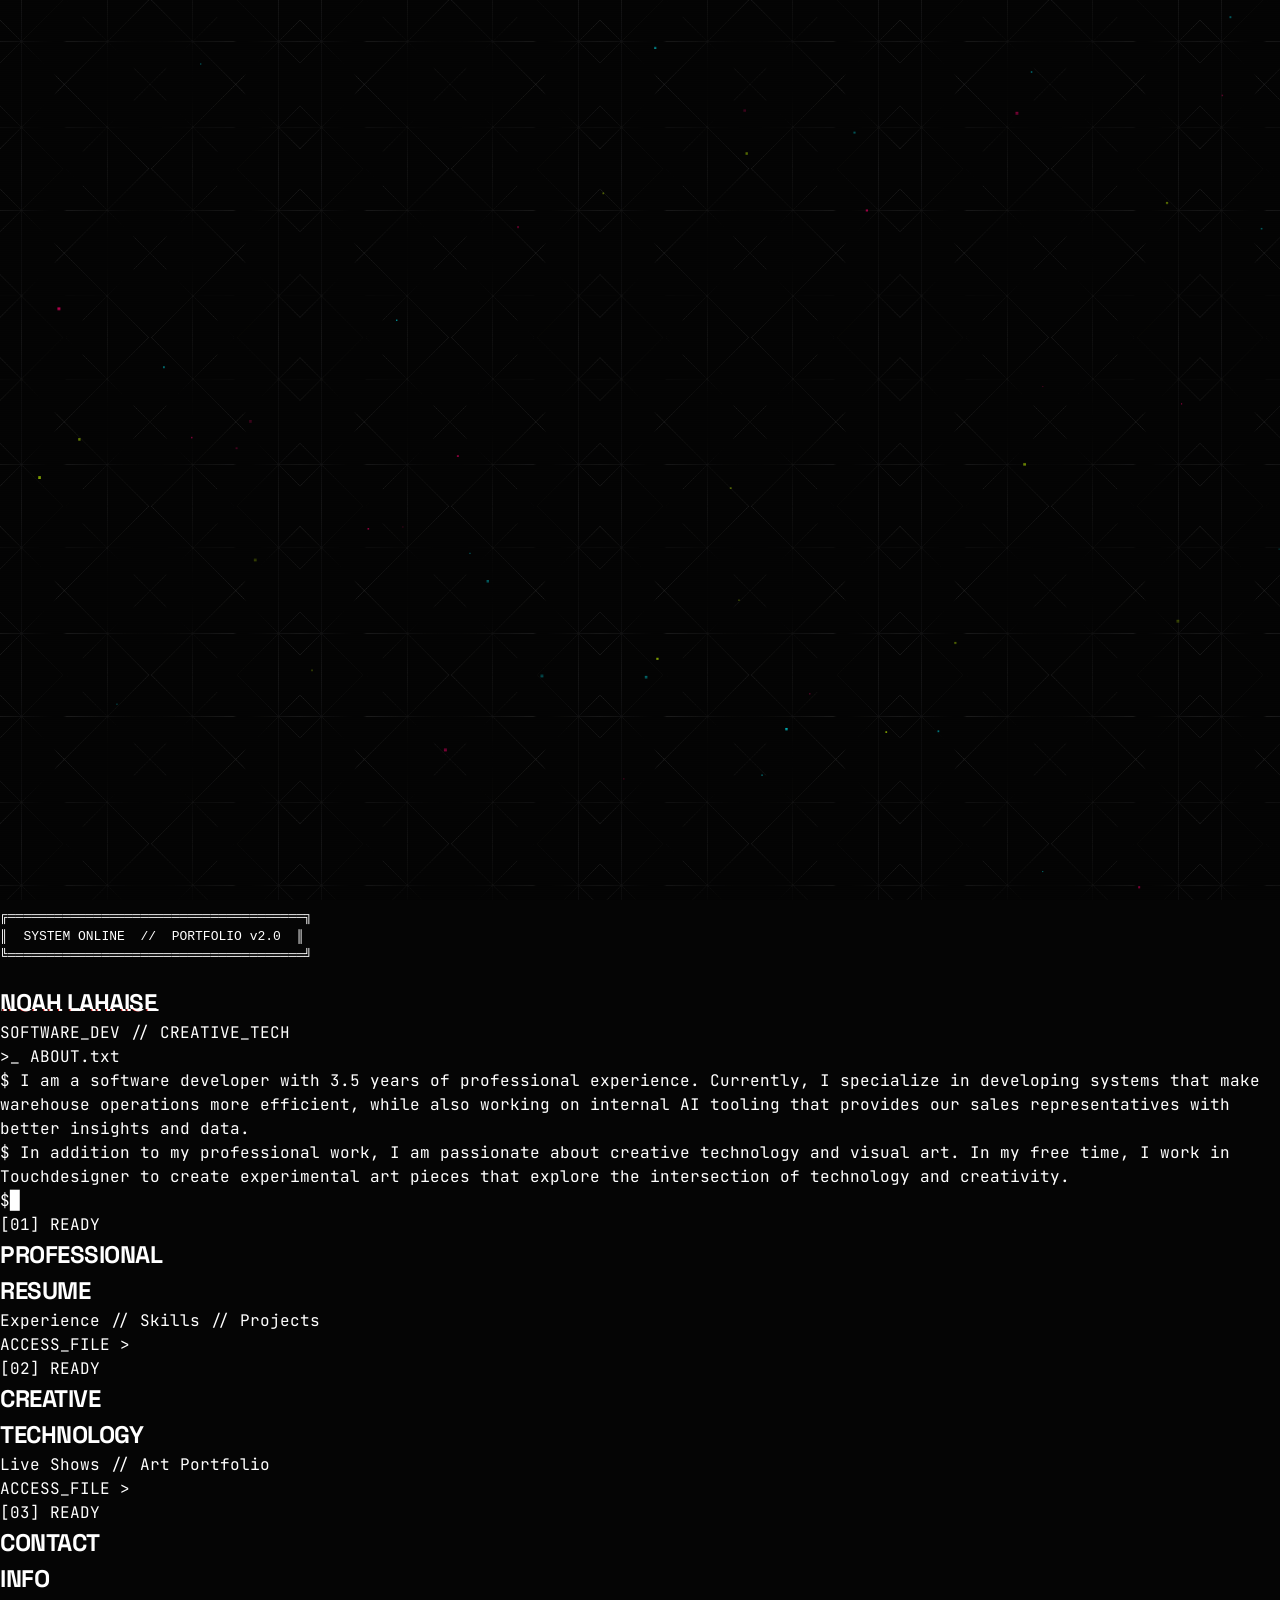
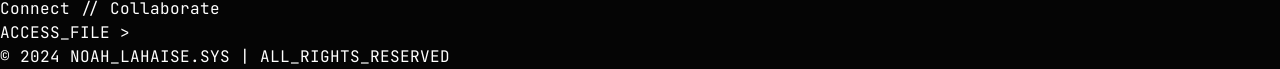
==== index.html @ 12267530 "updates" ====
<!DOCTYPE html>
<html lang="en">
<head>
    <meta charset="UTF-8">
    <meta name="viewport" content="width=device-width, initial-scale=1.0">
    <meta name="description" content="Noah LaHaise - Software Developer & Visual Artist">
    <title>NOAH_LAHAISE.SYS</title>
    <link rel="stylesheet" href="css/style.css">
    <link rel="preconnect" href="https://fonts.googleapis.com">
    <link rel="preconnect" href="https://fonts.gstatic.com" crossorigin>
    <link href="https://fonts.googleapis.com/css2?family=IBM+Plex+Mono:wght@400;500;600;700&display=swap" rel="stylesheet">
</head>
<body class="home-page">
    <!-- Scanline Overlay -->
    <div class="scanlines"></div>

    <!-- Grid Background -->
    <div class="grid-bg"></div>

    <!-- Glitch Particles -->
    <canvas id="particles"></canvas>

    <!-- Main Container -->
    <main class="main-container">
        <!-- ASCII Header -->
        <div class="ascii-header">
            <pre class="ascii-art">
╔══════════════════════════════════════╗
║  SYSTEM ONLINE  //  PORTFOLIO v2.0  ║
╚══════════════════════════════════════╝
            </pre>
        </div>

        <!-- Hero Section -->
        <section class="hero">
            <h1 class="glitch-text" data-text="NOAH LAHAISE">NOAH LAHAISE</h1>
            <div class="subtitle-container">
                <span class="subtitle glitch-subtitle" data-text="SOFTWARE_DEV">SOFTWARE_DEV</span>
                <span class="separator">//</span>
                <span class="subtitle glitch-subtitle" data-text="VISUAL_ARTIST">CREATIVE_TECH</span>
            </div>

            <div class="bio-terminal">
                <div class="terminal-header">
                    <span class="terminal-title">&gt;_ ABOUT.txt</span>
                    <div class="terminal-dots">
                        <span></span><span></span><span></span>
                    </div>
                </div>
                <div class="terminal-content">
                    <p><span class="prompt">$</span> I am a <span class="highlight">software developer</span> with <span class="highlight">3.5 years</span> of professional experience. Currently, I specialize in developing systems that make warehouse operations more efficient, while also working on internal AI tooling that provides our sales representatives with better insights and data.</p>
                    <p><span class="prompt">$</span> In addition to my professional work, I am passionate about <span class="highlight">creative technology</span> and <span class="highlight">visual art</span>. In my free time, I work in Touchdesigner to create experimental art pieces that explore the intersection of technology and creativity.</p>
                    <div class="cursor-line"><span class="prompt">$</span><span class="blinking-cursor">█</span></div>
                </div>
            </div>
        </section>

        <!-- Navigation Grid -->
        <section class="nav-grid">
            <a href="resume.html" class="nav-block" data-index="01">
                <div class="block-header">
                    <span class="block-number">[01]</span>
                    <span class="block-status">READY</span>
                </div>
                <h2 class="block-title">PROFESSIONAL<br/>RESUME</h2>
                <p class="block-desc">Experience // Skills // Projects</p>
                <div class="block-footer">
                    <span class="block-cmd">ACCESS_FILE &gt;</span>
                </div>
                <div class="block-glitch"></div>
            </a>

            <a href="creative.html" class="nav-block" data-index="02">
                <div class="block-header">
                    <span class="block-number">[02]</span>
                    <span class="block-status">READY</span>
                </div>
                <h2 class="block-title">CREATIVE<br/>TECHNOLOGY</h2>
                <p class="block-desc">Live Shows // Art Portfolio</p>
                <div class="block-footer">
                    <span class="block-cmd">ACCESS_FILE &gt;</span>
                </div>
                <div class="block-glitch"></div>
            </a>

            <a href="contact.html" class="nav-block" data-index="03">
                <div class="block-header">
                    <span class="block-number">[03]</span>
                    <span class="block-status">READY</span>
                </div>
                <h2 class="block-title">CONTACT<br/>INFO</h2>
                <p class="block-desc">Connect // Collaborate</p>
                <div class="block-footer">
                    <span class="block-cmd">ACCESS_FILE &gt;</span>
                </div>
                <div class="block-glitch"></div>
            </a>
        </section>

        <!-- Footer -->
        <footer class="footer-minimal">
            <span class="footer-text">© 2024 NOAH_LAHAISE.SYS</span>
            <span class="footer-separator">|</span>
            <span class="footer-text">ALL_RIGHTS_RESERVED</span>
        </footer>
    </main>

    <script src="js/glitch.js"></script>
    <script src="js/main.js"></script>
</body>
</html>
---- css/style.css ----
/* ======================
   CYBER-BRUTALIST DESIGN SYSTEM
   ====================== */

@import url('https://fonts.googleapis.com/css2?family=JetBrains+Mono:wght@400;700&family=Space+Grotesk:wght@300;500;700&display=swap');

:root {
    /* Core Palette */
    --void-black: #050505;
    --deep-space: #0a0a0f;
    --neon-cyan: #00f3ff;
    --acid-green: #ccff00;
    --electric-purple: #bc13fe;
    --alert-red: #ff2a2a;

    /* UI Colors */
    --bg-primary: var(--void-black);
    --bg-secondary: var(--deep-space);
    --bg-panel: #111111;

    --text-primary: #ffffff;
    --text-secondary: #888888;
    --text-dim: #444444;

    --border-light: #333333;
    --border-active: var(--neon-cyan);

    /* Typography */
    --font-display: 'Space Grotesk', sans-serif;
    --font-mono: 'JetBrains Mono', monospace;

    /* Spacing & Layout */
    --grid-gap: 2rem;
    --container-width: 1400px;

    /* Effects */
    --glow-cyan: 0 0 10px rgba(0, 243, 255, 0.5);
    --glow-purple: 0 0 10px rgba(188, 19, 254, 0.5);
    --scanline: linear-gradient(to bottom, rgba(255, 255, 255, 0), rgba(255, 255, 255, 0) 50%, rgba(0, 0, 0, 0.2) 50%, rgba(0, 0, 0, 0.2));
}

/* ======================
   RESET & BASE
   ====================== */

* {
    margin: 0;
    padding: 0;
    box-sizing: border-box;
}

body {
    background-color: var(--bg-primary);
    color: var(--text-primary);
    font-family: var(--font-mono);
    line-height: 1.5;
    overflow-x: hidden;
    position: relative;
}

/* Global Background */
body::before {
    content: "";
    position: fixed;
    top: 0;
    left: 0;
    width: 100vw;
    height: 100vh;
    background-image: url('../assets/henlo2.gif');
    background-repeat: repeat;
    background-size: 300px;
    /* Adjust size as needed */
    opacity: 0.15;
    /* Very dimmed */
    z-index: -2;
    pointer-events: none;
    filter: contrast(1.2) brightness(0.8);
}

/* Glitch Overlay for Background */
.bg-glitch {
    position: fixed;
    top: 0;
    left: 0;
    width: 100vw;
    height: 100vh;
    background-image: url('../assets/henlo2.gif');
    background-repeat: repeat;
    background-size: 300px;
    opacity: 0.05;
    z-index: -1;
    pointer-events: none;
    mix-blend-mode: color-dodge;
    animation: bg-glitch-anim 4s infinite steps(1);
}

@keyframes bg-glitch-anim {
    0% {
        transform: translate(0, 0);
        opacity: 0.05;
    }

    2% {
        transform: translate(-5px, 2px);
        opacity: 0.1;
    }

    4% {
        transform: translate(5px, -2px);
        opacity: 0.05;
    }

    6% {
        transform: translate(0, 0);
        opacity: 0.05;
    }

    98% {
        transform: translate(0, 0);
        opacity: 0.05;
    }

    99% {
        transform: translate(5px, 5px);
        opacity: 0.1;
    }

    100% {
        transform: translate(0, 0);
        opacity: 0.05;
    }
}

/* Scanline Overlay */
body::after {
    content: "";
    position: fixed;
    top: 0;
    left: 0;
    width: 100vw;
    height: 100vh;
    background: repeating-linear-gradient(0deg,
            rgba(0, 0, 0, 0.15),
            rgba(0, 0, 0, 0.15) 1px,
            transparent 1px,
            transparent 2px);
    pointer-events: none;
    z-index: 9999;
}

a {
    text-decoration: none;
    color: inherit;
    transition: 0.2s ease;
}

ul {
    list-style: none;
}

img {
    max-width: 100%;
    display: block;
}

.container {
    max-width: var(--container-width);
    margin: 0 auto;
    padding: 0 2rem;
}

/* ======================
   TYPOGRAPHY UTILITIES
   ====================== */

h1,
h2,
h3,
h4,
h5,
h6 {
    font-family: var(--font-display);
    text-transform: uppercase;
    letter-spacing: -0.02em;
}

.text-neon {
    color: var(--neon-cyan);
    text-shadow: var(--glow-cyan);
}

.text-acid {
    color: var(--acid-green);
}

.text-purple {
    color: var(--electric-purple);
    text-shadow: var(--glow-purple);
}

.mono-label {
    font-family: var(--font-mono);
    font-size: 0.8rem;
    text-transform: uppercase;
    letter-spacing: 0.1em;
    color: var(--text-secondary);
}

/* ======================
   COMPONENTS
   ====================== */

/* Buttons */
.btn-cyber {
    display: inline-block;
    padding: 1rem 2rem;
    background: transparent;
    border: 1px solid var(--neon-cyan);
    color: var(--neon-cyan);
    font-family: var(--font-mono);
    text-transform: uppercase;
    letter-spacing: 0.1em;
    position: relative;
    overflow: hidden;
    cursor: pointer;
    transition: all 0.3s;
}

.btn-cyber::before {
    content: '';
    position: absolute;
    top: 0;
    left: -100%;
    width: 100%;
    height: 100%;
    background: var(--neon-cyan);
    transition: all 0.3s;
    z-index: -1;
}

.btn-cyber:hover {
    color: var(--bg-primary);
    box-shadow: var(--glow-cyan);
}

.btn-cyber:hover::before {
    left: 0;
}

/* Glitch Effect (Simple CSS only version) */
.glitch-text {
    position: relative;
}

.glitch-text::before,
.glitch-text::after {
    content: attr(data-text);
    position: absolute;
    top: 0;
    left: 0;
    width: 100%;
    height: 100%;
    background: var(--bg-primary);
}

.glitch-text::before {
    left: 2px;
    text-shadow: -1px 0 var(--alert-red);
    clip: rect(24px, 550px, 90px, 0);
    animation: glitch-anim-2 3s infinite linear alternate-reverse;
}

.glitch-text::after {
    left: -2px;
    text-shadow: -1px 0 var(--neon-cyan);
    clip: rect(85px, 550px, 140px, 0);
    animation: glitch-anim 2.5s infinite linear alternate-reverse;
}

@keyframes glitch-anim {
    0% {
        clip: rect(14px, 9999px, 127px, 0);
    }

    20% {
        clip: rect(80px, 9999px, 22px, 0);
    }

    40% {
        clip: rect(30px, 9999px, 88px, 0);
    }

    60% {
        clip: rect(60px, 9999px, 10px, 0);
    }

    80% {
        clip: rect(110px, 9999px, 50px, 0);
    }

    100% {
        clip: rect(90px, 9999px, 140px, 0);
    }
}

@keyframes glitch-anim-2 {
    0% {
        clip: rect(65px, 9999px, 110px, 0);
    }

    20% {
        clip: rect(10px, 9999px, 90px, 0);
    }

    40% {
        clip: rect(120px, 9999px, 20px, 0);
    }

    60% {
        clip: rect(5px, 9999px, 60px, 0);
    }

    80% {
        clip: rect(80px, 9999px, 10px, 0);
    }

    100% {
        clip: rect(30px, 9999px, 130px, 0);
    }
}

/* ======================
   NAVIGATION
   ====================== */

.navbar {
    position: fixed;
    top: 0;
    width: 100%;
    padding: 1.5rem 0;
    background: rgba(5, 5, 5, 0.9);
    backdrop-filter: blur(10px);
    border-bottom: 1px solid var(--border-light);
    z-index: 1000;
}

.navbar .container {
    display: flex;
    justify-content: space-between;
    align-items: center;
}

.logo h1 {
    font-size: 1.5rem;
    font-weight: 700;
    color: var(--text-primary);
    letter-spacing: 0.1em;
}

.nav-menu {
    display: flex;
    gap: 2rem;
}

.nav-link {
    font-family: var(--font-mono);
    font-size: 0.9rem;
    text-transform: uppercase;
    color: var(--text-secondary);
    position: relative;
}

.nav-link::before {
    content: '>';
    position: absolute;
    left: -15px;
    opacity: 0;
    color: var(--neon-cyan);
    transition: opacity 0.2s;
}

.nav-link:hover,
.nav-link.active {
    color: var(--neon-cyan);
}

.nav-link:hover::before,
.nav-link.active::before {
    opacity: 1;
}

/* ======================
   LAYOUT SECTIONS
   ====================== */

.section {
    padding: 6rem 0;
    min-height: 100vh;
    display: flex;
    flex-direction: column;
    justify-content: center;
}

.page-header {
    margin-top: 100px;
    margin-bottom: 4rem;
    border-bottom: 1px solid var(--border-light);
    padding-bottom: 2rem;
}

.page-title {
    font-size: 4rem;
    margin-bottom: 1rem;
}

/* ======================
   HOME PAGE SPECIFIC
   ====================== */

.hero-section {
    height: 100vh;
    display: flex;
    align-items: center;
    position: relative;
    overflow: hidden;
}

/* Grid Background */
.hero-grid {
    position: absolute;
    top: 0;
    left: 0;
    width: 100%;
    height: 100%;
    background-image:
        linear-gradient(var(--border-light) 1px, transparent 1px),
        linear-gradient(90deg, var(--border-light) 1px, transparent 1px);
    background-size: 50px 50px;
    opacity: 0.1;
    z-index: -1;
    perspective: 500px;
    transform-style: preserve-3d;
}

.hero-content {
    max-width: 1000px;
    z-index: 1;
}

.hero-tag {
    display: inline-block;
    padding: 0.5rem 1rem;
    border: 1px solid var(--acid-green);
    color: var(--acid-green);
    font-family: var(--font-mono);
    margin-bottom: 2rem;
    font-size: 0.9rem;
}

.hero-title {
    font-size: 6rem;
    line-height: 0.9;
    margin-bottom: 2rem;
    font-weight: 700;
}

.hero-bio {
    font-size: 1.2rem;
    color: var(--text-secondary);
    max-width: 600px;
    margin-bottom: 4rem;
    border-left: 2px solid var(--electric-purple);
    padding-left: 2rem;
}

.nav-cards {
    display: grid;
    grid-template-columns: repeat(3, 1fr);
    /* Force 3 columns */
    gap: 2rem;
    align-items: stretch;
    /* Ensure equal height */
}

@media (max-width: 900px) {
    .nav-cards {
        grid-template-columns: 1fr;
        /* Stack on mobile */
    }
}

.nav-card {
    background: var(--bg-panel);
    border: 1px solid var(--border-light);
    padding: 2rem;
    transition: all 0.3s;
    position: relative;
}

.nav-card:hover {
    border-color: var(--neon-cyan);
    transform: translateY(-5px);
}

.nav-card h3 {
    font-size: 1.5rem;
    margin-bottom: 1rem;
    color: var(--text-primary);
}

.nav-card p {
    color: var(--text-secondary);
    font-size: 0.9rem;
    margin-bottom: 1.5rem;
}

.nav-card-arrow {
    color: var(--neon-cyan);
    font-size: 1.5rem;
}

/* ======================
   RESUME PAGE
   ====================== */

.timeline {
    border-left: 1px solid var(--border-light);
    padding-left: 2rem;
    margin-left: 1rem;
}

.timeline-item {
    margin-bottom: 3rem;
    position: relative;
}

.timeline-item::before {
    content: '';
    position: absolute;
    left: -2.35rem;
    top: 0.5rem;
    width: 0.6rem;
    height: 0.6rem;
    background: var(--neon-cyan);
    box-shadow: var(--glow-cyan);
}

.timeline-date {
    font-family: var(--font-mono);
    color: var(--acid-green);
    margin-bottom: 0.5rem;
    display: block;
}

.timeline-title {
    font-size: 1.5rem;
    color: var(--text-primary);
    margin-bottom: 0.5rem;
}

.timeline-company {
    color: var(--text-secondary);
    margin-bottom: 1rem;
    font-family: var(--font-mono);
}

/* Skills */
.skill-bar {
    margin-bottom: 0.75rem;
}

.skill-info {
    display: flex;
    justify-content: space-between;
    margin-bottom: 0.5rem;
    font-family: var(--font-mono);
    font-size: 0.9rem;
}

.progress-bg {
    height: 4px;
    background: var(--border-light);
    width: 100%;
}

.progress-fill {
    height: 100%;
    background: var(--electric-purple);
    box-shadow: var(--glow-purple);
}

/* ======================
   SLIDESHOW
   ====================== */

.slideshow-container {
    max-width: 1000px;
    position: relative;
    margin: auto;
    border: 1px solid var(--border-light);
    background: var(--bg-panel);
}

.slide-caption {
    position: absolute;
    bottom: 0;
    left: 0;
    width: 100%;
    padding: 2rem;
    background: linear-gradient(to top, rgba(5, 5, 5, 0.95), transparent);
}

.slide-number {
    color: var(--neon-cyan);
    font-size: 12px;
    padding: 8px 12px;
    position: absolute;
    top: 0;
    left: 0;
    background: rgba(0, 0, 0, 0.8);
    font-family: var(--font-mono);
}

/* Next & previous buttons */
.prev,
.next {
    cursor: pointer;
    position: absolute;
    top: 50%;
    width: auto;
    padding: 16px;
    margin-top: -22px;
    color: var(--neon-cyan);
    font-weight: bold;
    font-size: 24px;
    transition: 0.3s ease;
    border-radius: 0 3px 3px 0;
    user-select: none;
    background: rgba(0, 0, 0, 0.5);
}

.next {
    right: 0;
    border-radius: 3px 0 0 3px;
}

.prev:hover,
.next:hover {
    background-color: rgba(0, 0, 0, 0.8);
    color: var(--acid-green);
}

/* The dots/bullets/indicators */
.dot {
    cursor: pointer;
    height: 10px;
    width: 10px;
    margin: 0 2px;
    background-color: var(--border-light);
    display: inline-block;
    transition: background-color 0.3s ease;
    clip-path: polygon(25% 0%, 100% 0%, 75% 100%, 0% 100%);
    /* Cyber shape */
}

.active-dot,
.dot:hover {
    background-color: var(--neon-cyan);
}

/* Fading animation */
.fade {
    animation-name: fade;
    animation-duration: 1.5s;
}

@keyframes fade {
    from {
        opacity: .4
    }

    to {
        opacity: 1
    }
}

/* ======================
   FOOTER
   ====================== */

.footer {
    border-top: 1px solid var(--border-light);
    padding: 2rem 0;
    text-align: center;
    margin-top: 4rem;
}

.footer p {
    font-family: var(--font-mono);
    color: var(--text-dim);
    font-size: 0.8rem;
}
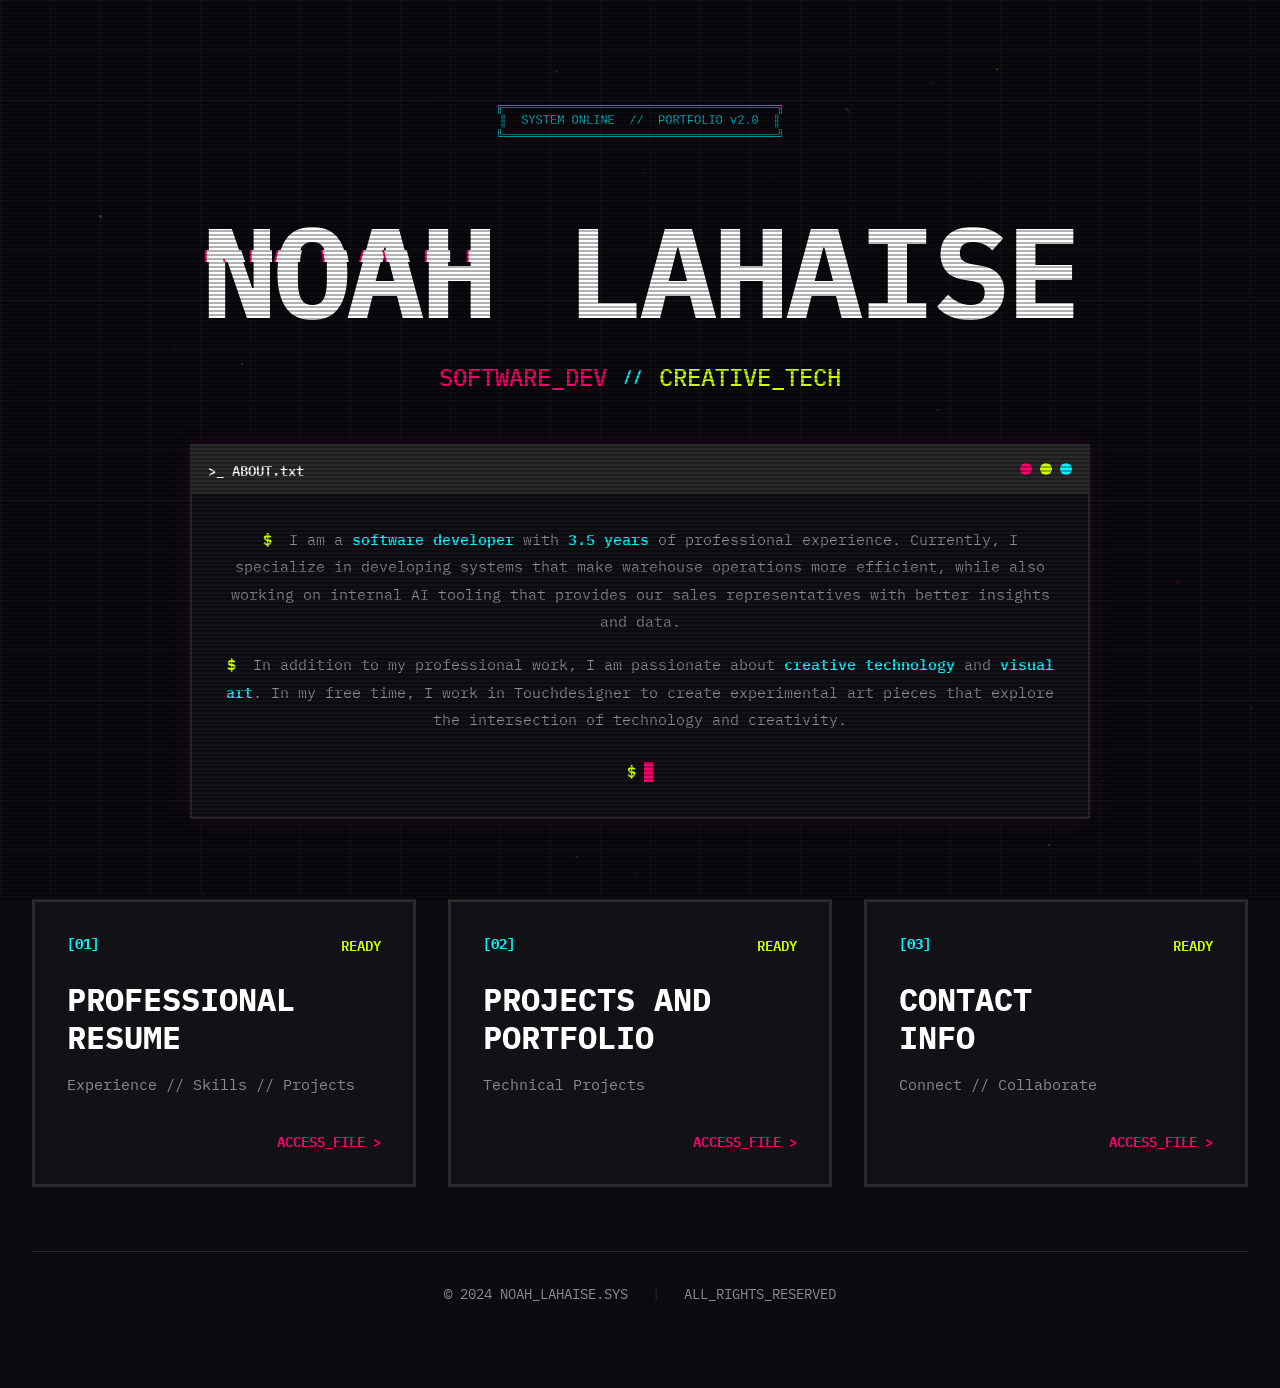
==== commit e1cd7816: "refactoring creative section" ====
--- a/index.html
+++ b/index.html
@@ -75,8 +75,8 @@
                     <span class="block-number">[02]</span>
                     <span class="block-status">READY</span>
                 </div>
-                <h2 class="block-title">CREATIVE<br/>TECHNOLOGY</h2>
-                <p class="block-desc">Live Shows // Art Portfolio</p>
+                <h2 class="block-title">PROJECTS AND<br/>PORTFOLIO</h2>
+                <p class="block-desc">Technical Projects</p>
                 <div class="block-footer">
                     <span class="block-cmd">ACCESS_FILE &gt;</span>
                 </div>
--- a/css/style.css
+++ b/css/style.css
@@ -1,255 +1,101 @@
-/* ======================
-   CYBER-BRUTALIST DESIGN SYSTEM
-   ====================== */
-
-@import url('https://fonts.googleapis.com/css2?family=JetBrains+Mono:wght@400;700&family=Space+Grotesk:wght@300;500;700&display=swap');
-
-:root {
-    /* Core Palette */
-    --void-black: #050505;
-    --deep-space: #0a0a0f;
-    --neon-cyan: #00f3ff;
-    --acid-green: #ccff00;
-    --electric-purple: #bc13fe;
-    --alert-red: #ff2a2a;
-
-    /* UI Colors */
-    --bg-primary: var(--void-black);
-    --bg-secondary: var(--deep-space);
-    --bg-panel: #111111;
-
-    --text-primary: #ffffff;
-    --text-secondary: #888888;
-    --text-dim: #444444;
-
-    --border-light: #333333;
-    --border-active: var(--neon-cyan);
-
-    /* Typography */
-    --font-display: 'Space Grotesk', sans-serif;
-    --font-mono: 'JetBrains Mono', monospace;
-
-    /* Spacing & Layout */
-    --grid-gap: 2rem;
-    --container-width: 1400px;
-
-    /* Effects */
-    --glow-cyan: 0 0 10px rgba(0, 243, 255, 0.5);
-    --glow-purple: 0 0 10px rgba(188, 19, 254, 0.5);
-    --scanline: linear-gradient(to bottom, rgba(255, 255, 255, 0), rgba(255, 255, 255, 0) 50%, rgba(0, 0, 0, 0.2) 50%, rgba(0, 0, 0, 0.2));
-}
-
-/* ======================
-   RESET & BASE
-   ====================== */
-
+/* ============================================
+   GLITCH BRUTALISM PORTFOLIO
+   Design System: Terminal Aesthetic + Neon Accents
+   ============================================ */
+
+/* === RESET & BASE === */
 * {
     margin: 0;
     padding: 0;
     box-sizing: border-box;
 }
 
+:root {
+    /* Neon Color Palette */
+    --neon-pink: #FF006E;
+    --neon-cyan: #00F5FF;
+    --neon-lime: #CCFF00;
+    --neon-purple: #9D4EDD;
+
+    /* Base Colors */
+    --bg-black: #0a0a0f;
+    --bg-dark: #111116;
+    --text-white: #FFFFFF;
+    --text-gray: #8B8B8B;
+    --border-gray: #2A2A2A;
+
+    /* Typography */
+    --font-mono: 'IBM Plex Mono', 'Courier New', monospace;
+}
+
+html {
+    scroll-behavior: smooth;
+}
+
 body {
-    background-color: var(--bg-primary);
-    color: var(--text-primary);
     font-family: var(--font-mono);
-    line-height: 1.5;
+    background: var(--bg-black);
+    color: var(--text-white);
+    line-height: 1.6;
     overflow-x: hidden;
     position: relative;
 }
 
-/* Global Background */
-body::before {
-    content: "";
+/* === SCANLINE OVERLAY === */
+.scanlines {
     position: fixed;
     top: 0;
     left: 0;
-    width: 100vw;
-    height: 100vh;
-    background-image: url('../assets/henlo2.gif');
-    background-repeat: repeat;
-    background-size: 300px;
-    /* Adjust size as needed */
-    opacity: 0.15;
-    /* Very dimmed */
-    z-index: -2;
+    width: 100%;
+    height: 100%;
     pointer-events: none;
-    filter: contrast(1.2) brightness(0.8);
-}
-
-/* Glitch Overlay for Background */
-.bg-glitch {
+    z-index: 9999;
+    background: linear-gradient(
+        to bottom,
+        transparent 50%,
+        rgba(0, 0, 0, 0.3) 51%
+    );
+    background-size: 100% 4px;
+    animation: scanlineMove 0.5s linear infinite;
+}
+
+@keyframes scanlineMove {
+    0% { background-position: 0 0; }
+    100% { background-position: 0 4px; }
+}
+
+/* === GRID BACKGROUND === */
+.grid-bg {
     position: fixed;
     top: 0;
     left: 0;
-    width: 100vw;
-    height: 100vh;
-    background-image: url('../assets/henlo2.gif');
-    background-repeat: repeat;
-    background-size: 300px;
-    opacity: 0.05;
+    width: 100%;
+    height: 100%;
     z-index: -1;
-    pointer-events: none;
-    mix-blend-mode: color-dodge;
-    animation: bg-glitch-anim 4s infinite steps(1);
-}
-
-@keyframes bg-glitch-anim {
-    0% {
-        transform: translate(0, 0);
-        opacity: 0.05;
-    }
-
-    2% {
-        transform: translate(-5px, 2px);
-        opacity: 0.1;
-    }
-
-    4% {
-        transform: translate(5px, -2px);
-        opacity: 0.05;
-    }
-
-    6% {
-        transform: translate(0, 0);
-        opacity: 0.05;
-    }
-
-    98% {
-        transform: translate(0, 0);
-        opacity: 0.05;
-    }
-
-    99% {
-        transform: translate(5px, 5px);
-        opacity: 0.1;
-    }
-
-    100% {
-        transform: translate(0, 0);
-        opacity: 0.05;
-    }
-}
-
-/* Scanline Overlay */
-body::after {
-    content: "";
+    background-image:
+        linear-gradient(var(--border-gray) 1px, transparent 1px),
+        linear-gradient(90deg, var(--border-gray) 1px, transparent 1px);
+    background-size: 50px 50px;
+    opacity: 0.3;
+}
+
+/* === PARTICLES CANVAS === */
+#particles {
     position: fixed;
     top: 0;
     left: 0;
-    width: 100vw;
-    height: 100vh;
-    background: repeating-linear-gradient(0deg,
-            rgba(0, 0, 0, 0.15),
-            rgba(0, 0, 0, 0.15) 1px,
-            transparent 1px,
-            transparent 2px);
-    pointer-events: none;
-    z-index: 9999;
-}
-
-a {
-    text-decoration: none;
-    color: inherit;
-    transition: 0.2s ease;
-}
-
-ul {
-    list-style: none;
-}
-
-img {
-    max-width: 100%;
-    display: block;
-}
-
-.container {
-    max-width: var(--container-width);
-    margin: 0 auto;
-    padding: 0 2rem;
-}
-
-/* ======================
-   TYPOGRAPHY UTILITIES
-   ====================== */
-
-h1,
-h2,
-h3,
-h4,
-h5,
-h6 {
-    font-family: var(--font-display);
-    text-transform: uppercase;
-    letter-spacing: -0.02em;
-}
-
-.text-neon {
-    color: var(--neon-cyan);
-    text-shadow: var(--glow-cyan);
-}
-
-.text-acid {
-    color: var(--acid-green);
-}
-
-.text-purple {
-    color: var(--electric-purple);
-    text-shadow: var(--glow-purple);
-}
-
-.mono-label {
-    font-family: var(--font-mono);
-    font-size: 0.8rem;
-    text-transform: uppercase;
-    letter-spacing: 0.1em;
-    color: var(--text-secondary);
-}
-
-/* ======================
-   COMPONENTS
-   ====================== */
-
-/* Buttons */
-.btn-cyber {
-    display: inline-block;
-    padding: 1rem 2rem;
-    background: transparent;
-    border: 1px solid var(--neon-cyan);
-    color: var(--neon-cyan);
-    font-family: var(--font-mono);
-    text-transform: uppercase;
-    letter-spacing: 0.1em;
-    position: relative;
-    overflow: hidden;
-    cursor: pointer;
-    transition: all 0.3s;
-}
-
-.btn-cyber::before {
-    content: '';
-    position: absolute;
-    top: 0;
-    left: -100%;
     width: 100%;
     height: 100%;
-    background: var(--neon-cyan);
-    transition: all 0.3s;
     z-index: -1;
-}
-
-.btn-cyber:hover {
-    color: var(--bg-primary);
-    box-shadow: var(--glow-cyan);
-}
-
-.btn-cyber:hover::before {
-    left: 0;
-}
-
-/* Glitch Effect (Simple CSS only version) */
+    opacity: 0.4;
+}
+
+/* === GLITCH TEXT EFFECT === */
 .glitch-text {
     position: relative;
+    font-weight: 700;
+    letter-spacing: -0.02em;
+    animation: glitch-skew 3s infinite;
 }
 
 .glitch-text::before,
@@ -260,443 +106,979 @@
     left: 0;
     width: 100%;
     height: 100%;
-    background: var(--bg-primary);
 }
 
 .glitch-text::before {
     left: 2px;
-    text-shadow: -1px 0 var(--alert-red);
-    clip: rect(24px, 550px, 90px, 0);
-    animation: glitch-anim-2 3s infinite linear alternate-reverse;
+    text-shadow: -2px 0 var(--neon-cyan);
+    clip: rect(44px, 450px, 56px, 0);
+    animation: glitch-anim 5s infinite linear alternate-reverse;
 }
 
 .glitch-text::after {
     left: -2px;
-    text-shadow: -1px 0 var(--neon-cyan);
-    clip: rect(85px, 550px, 140px, 0);
-    animation: glitch-anim 2.5s infinite linear alternate-reverse;
+    text-shadow: -2px 0 var(--neon-pink);
+    clip: rect(44px, 450px, 56px, 0);
+    animation: glitch-anim2 5s infinite linear alternate-reverse;
 }
 
 @keyframes glitch-anim {
-    0% {
-        clip: rect(14px, 9999px, 127px, 0);
-    }
-
-    20% {
-        clip: rect(80px, 9999px, 22px, 0);
-    }
-
-    40% {
-        clip: rect(30px, 9999px, 88px, 0);
-    }
-
-    60% {
-        clip: rect(60px, 9999px, 10px, 0);
-    }
-
-    80% {
-        clip: rect(110px, 9999px, 50px, 0);
-    }
-
-    100% {
-        clip: rect(90px, 9999px, 140px, 0);
-    }
-}
-
-@keyframes glitch-anim-2 {
-    0% {
-        clip: rect(65px, 9999px, 110px, 0);
-    }
-
-    20% {
-        clip: rect(10px, 9999px, 90px, 0);
-    }
-
-    40% {
-        clip: rect(120px, 9999px, 20px, 0);
-    }
-
-    60% {
-        clip: rect(5px, 9999px, 60px, 0);
-    }
-
-    80% {
-        clip: rect(80px, 9999px, 10px, 0);
-    }
-
-    100% {
-        clip: rect(30px, 9999px, 130px, 0);
-    }
-}
-
-/* ======================
-   NAVIGATION
-   ====================== */
-
-.navbar {
+    0% { clip: rect(20px, 9999px, 80px, 0); }
+    5% { clip: rect(30px, 9999px, 90px, 0); }
+    10% { clip: rect(10px, 9999px, 100px, 0); }
+    15% { clip: rect(50px, 9999px, 60px, 0); }
+    20% { clip: rect(70px, 9999px, 30px, 0); }
+    25% { clip: rect(40px, 9999px, 85px, 0); }
+    30% { clip: rect(90px, 9999px, 20px, 0); }
+    35% { clip: rect(15px, 9999px, 95px, 0); }
+    40% { clip: rect(75px, 9999px, 45px, 0); }
+    45% { clip: rect(25px, 9999px, 70px, 0); }
+    50% { clip: rect(60px, 9999px, 15px, 0); }
+    55% { clip: rect(35px, 9999px, 80px, 0); }
+    60% { clip: rect(85px, 9999px, 25px, 0); }
+    65% { clip: rect(5px, 9999px, 95px, 0); }
+    70% { clip: rect(65px, 9999px, 40px, 0); }
+    75% { clip: rect(45px, 9999px, 75px, 0); }
+    80% { clip: rect(95px, 9999px, 10px, 0); }
+    85% { clip: rect(55px, 9999px, 50px, 0); }
+    90% { clip: rect(20px, 9999px, 85px, 0); }
+    95% { clip: rect(80px, 9999px, 35px, 0); }
+    100% { clip: rect(10px, 9999px, 90px, 0); }
+}
+
+@keyframes glitch-anim2 {
+    0% { clip: rect(80px, 9999px, 10px, 0); }
+    5% { clip: rect(50px, 9999px, 70px, 0); }
+    10% { clip: rect(90px, 9999px, 30px, 0); }
+    15% { clip: rect(20px, 9999px, 85px, 0); }
+    20% { clip: rect(60px, 9999px, 45px, 0); }
+    25% { clip: rect(35px, 9999px, 75px, 0); }
+    30% { clip: rect(75px, 9999px, 20px, 0); }
+    35% { clip: rect(40px, 9999px, 65px, 0); }
+    40% { clip: rect(10px, 9999px, 95px, 0); }
+    45% { clip: rect(70px, 9999px, 35px, 0); }
+    50% { clip: rect(25px, 9999px, 80px, 0); }
+    55% { clip: rect(85px, 9999px, 15px, 0); }
+    60% { clip: rect(45px, 9999px, 60px, 0); }
+    65% { clip: rect(95px, 9999px, 25px, 0); }
+    70% { clip: rect(30px, 9999px, 70px, 0); }
+    75% { clip: rect(65px, 9999px, 40px, 0); }
+    80% { clip: rect(15px, 9999px, 90px, 0); }
+    85% { clip: rect(55px, 9999px, 50px, 0); }
+    90% { clip: rect(85px, 9999px, 20px, 0); }
+    95% { clip: rect(40px, 9999px, 75px, 0); }
+    100% { clip: rect(70px, 9999px, 30px, 0); }
+}
+
+@keyframes glitch-skew {
+    0% { transform: skew(0deg); }
+    10% { transform: skew(0deg); }
+    15% { transform: skew(-2deg); }
+    20% { transform: skew(0deg); }
+    95% { transform: skew(0deg); }
+    96% { transform: skew(1deg); }
+    97% { transform: skew(-1deg); }
+    98% { transform: skew(2deg); }
+    99%, 100% { transform: skew(0deg); }
+}
+
+/* === NAVIGATION === */
+.top-nav {
     position: fixed;
     top: 0;
+    left: 0;
     width: 100%;
-    padding: 1.5rem 0;
-    background: rgba(5, 5, 5, 0.9);
+    background: rgba(10, 10, 15, 0.95);
+    border-bottom: 2px solid var(--neon-cyan);
+    padding: 1rem 2rem;
+    z-index: 1000;
     backdrop-filter: blur(10px);
-    border-bottom: 1px solid var(--border-light);
-    z-index: 1000;
-}
-
-.navbar .container {
+    display: flex;
+    justify-content: center;
+    gap: 1rem;
+    flex-wrap: wrap;
+}
+
+.nav-link {
+    color: var(--text-gray);
+    text-decoration: none;
+    font-weight: 600;
+    font-size: 0.9rem;
+    transition: color 0.1s linear;
+    letter-spacing: 0.05em;
+}
+
+.nav-link:hover {
+    color: var(--neon-pink);
+    text-shadow: 0 0 10px var(--neon-pink);
+}
+
+.nav-link.active {
+    color: var(--neon-cyan);
+    text-shadow: 0 0 10px var(--neon-cyan);
+}
+
+.nav-sep {
+    color: var(--border-gray);
+    user-select: none;
+}
+
+/* === MAIN CONTAINER === */
+.main-container {
+    max-width: 1400px;
+    margin: 0 auto;
+    padding: 100px 2rem 50px;
+    min-height: 100vh;
+}
+
+/* === HOME PAGE === */
+
+/* ASCII Header */
+.ascii-header {
+    text-align: center;
+    margin-bottom: 3rem;
+    animation: fadeInDown 0.6s ease-out;
+}
+
+.ascii-art {
+    color: var(--neon-cyan);
+    font-size: 0.75rem;
+    line-height: 1.2;
+    opacity: 0.7;
+}
+
+@keyframes fadeInDown {
+    from {
+        opacity: 0;
+        transform: translateY(-20px);
+    }
+    to {
+        opacity: 1;
+        transform: translateY(0);
+    }
+}
+
+/* Hero Section */
+.hero {
+    text-align: center;
+    margin-bottom: 5rem;
+    animation: fadeInUp 0.8s ease-out 0.2s backwards;
+}
+
+.hero h1 {
+    font-size: clamp(3rem, 10vw, 8rem);
+    line-height: 1;
+    margin-bottom: 1.5rem;
+    color: var(--text-white);
+    font-weight: 700;
+    letter-spacing: -0.03em;
+}
+
+.subtitle-container {
+    display: flex;
+    justify-content: center;
+    align-items: center;
+    gap: 1rem;
+    margin-bottom: 3rem;
+    flex-wrap: wrap;
+}
+
+.subtitle {
+    font-size: clamp(1rem, 2vw, 1.5rem);
+    color: var(--text-gray);
+    font-weight: 500;
+}
+
+.glitch-subtitle:nth-child(1) {
+    color: var(--neon-pink);
+}
+
+.glitch-subtitle:nth-child(3) {
+    color: var(--neon-lime);
+}
+
+.separator {
+    color: var(--neon-cyan);
+    font-weight: 700;
+}
+
+@keyframes fadeInUp {
+    from {
+        opacity: 0;
+        transform: translateY(30px);
+    }
+    to {
+        opacity: 1;
+        transform: translateY(0);
+    }
+}
+
+/* Bio Terminal */
+.bio-terminal {
+    max-width: 900px;
+    margin: 0 auto 4rem;
+    background: var(--bg-dark);
+    border: 2px solid var(--border-gray);
+    box-shadow: 0 0 20px rgba(255, 0, 110, 0.1);
+    animation: fadeInUp 1s ease-out 0.4s backwards;
+}
+
+.terminal-header, .terminal-bar {
+    background: var(--border-gray);
+    padding: 0.75rem 1rem;
     display: flex;
     justify-content: space-between;
     align-items: center;
-}
-
-.logo h1 {
-    font-size: 1.5rem;
-    font-weight: 700;
-    color: var(--text-primary);
-    letter-spacing: 0.1em;
-}
-
-.nav-menu {
-    display: flex;
+    border-bottom: 1px solid var(--border-gray);
+}
+
+.terminal-title {
+    color: var(--text-white);
+    font-size: 0.9rem;
+    font-weight: 600;
+}
+
+.terminal-dots {
+    display: flex;
+    gap: 0.5rem;
+}
+
+.terminal-dots span {
+    width: 12px;
+    height: 12px;
+    border-radius: 50%;
+    background: var(--neon-pink);
+}
+
+.terminal-dots span:nth-child(2) {
+    background: var(--neon-lime);
+}
+
+.terminal-dots span:nth-child(3) {
+    background: var(--neon-cyan);
+}
+
+.terminal-content, .terminal-body {
+    padding: 2rem;
+    font-size: 0.95rem;
+    line-height: 1.8;
+}
+
+.terminal-content p, .terminal-body p {
+    margin-bottom: 1rem;
+    color: var(--text-gray);
+}
+
+.prompt {
+    color: var(--neon-lime);
+    margin-right: 0.5rem;
+    font-weight: 700;
+}
+
+.highlight {
+    color: var(--neon-cyan);
+    font-weight: 600;
+}
+
+.cursor-line {
+    margin-top: 1.5rem;
+}
+
+.blinking-cursor {
+    color: var(--neon-pink);
+    animation: blink 1s step-end infinite;
+}
+
+@keyframes blink {
+    0%, 50% { opacity: 1; }
+    51%, 100% { opacity: 0; }
+}
+
+/* Navigation Grid */
+.nav-grid {
+    display: grid;
+    grid-template-columns: repeat(auto-fit, minmax(320px, 1fr));
     gap: 2rem;
-}
-
-.nav-link {
-    font-family: var(--font-mono);
-    font-size: 0.9rem;
-    text-transform: uppercase;
-    color: var(--text-secondary);
-    position: relative;
-}
-
-.nav-link::before {
-    content: '>';
-    position: absolute;
-    left: -15px;
-    opacity: 0;
-    color: var(--neon-cyan);
-    transition: opacity 0.2s;
-}
-
-.nav-link:hover,
-.nav-link.active {
-    color: var(--neon-cyan);
-}
-
-.nav-link:hover::before,
-.nav-link.active::before {
-    opacity: 1;
-}
-
-/* ======================
-   LAYOUT SECTIONS
-   ====================== */
-
-.section {
-    padding: 6rem 0;
-    min-height: 100vh;
-    display: flex;
-    flex-direction: column;
-    justify-content: center;
-}
-
-.page-header {
-    margin-top: 100px;
     margin-bottom: 4rem;
-    border-bottom: 1px solid var(--border-light);
-    padding-bottom: 2rem;
-}
-
-.page-title {
-    font-size: 4rem;
-    margin-bottom: 1rem;
-}
-
-/* ======================
-   HOME PAGE SPECIFIC
-   ====================== */
-
-.hero-section {
-    height: 100vh;
-    display: flex;
-    align-items: center;
+    animation: fadeInUp 1.2s ease-out 0.6s backwards;
+}
+
+.nav-block {
+    background: var(--bg-dark);
+    border: 3px solid var(--border-gray);
+    padding: 2rem;
     position: relative;
     overflow: hidden;
-}
-
-/* Grid Background */
-.hero-grid {
+    transition: all 0.2s linear;
+    text-decoration: none;
+    display: block;
+}
+
+.nav-block:hover {
+    border-color: var(--neon-pink);
+    transform: translate(-4px, -4px);
+    box-shadow: 4px 4px 0 var(--neon-pink);
+}
+
+.nav-block:hover .block-glitch {
+    opacity: 0.1;
+}
+
+.block-header {
+    display: flex;
+    justify-content: space-between;
+    margin-bottom: 1.5rem;
+    font-size: 0.85rem;
+}
+
+.block-number {
+    color: var(--neon-cyan);
+    font-weight: 700;
+}
+
+.block-status {
+    color: var(--neon-lime);
+    font-weight: 600;
+}
+
+.block-title {
+    font-size: 2rem;
+    line-height: 1.2;
+    margin-bottom: 1rem;
+    color: var(--text-white);
+    font-weight: 700;
+}
+
+.block-desc {
+    color: var(--text-gray);
+    font-size: 0.95rem;
+    margin-bottom: 2rem;
+}
+
+.block-footer {
+    display: flex;
+    justify-content: flex-end;
+}
+
+.block-cmd {
+    color: var(--neon-pink);
+    font-weight: 600;
+    font-size: 0.9rem;
+}
+
+.block-glitch {
     position: absolute;
     top: 0;
     left: 0;
     width: 100%;
     height: 100%;
-    background-image:
-        linear-gradient(var(--border-light) 1px, transparent 1px),
-        linear-gradient(90deg, var(--border-light) 1px, transparent 1px);
-    background-size: 50px 50px;
-    opacity: 0.1;
-    z-index: -1;
-    perspective: 500px;
-    transform-style: preserve-3d;
-}
-
-.hero-content {
-    max-width: 1000px;
-    z-index: 1;
-}
-
-.hero-tag {
-    display: inline-block;
-    padding: 0.5rem 1rem;
-    border: 1px solid var(--acid-green);
-    color: var(--acid-green);
-    font-family: var(--font-mono);
+    background: linear-gradient(90deg, transparent 0%, var(--neon-cyan) 50%, transparent 100%);
+    opacity: 0;
+    transition: opacity 0.3s;
+}
+
+/* Footer */
+.footer-minimal {
+    text-align: center;
+    padding: 2rem 0;
+    border-top: 1px solid var(--border-gray);
+    color: var(--text-gray);
+    font-size: 0.85rem;
+    margin-top: 4rem;
+}
+
+.footer-separator {
+    margin: 0 1rem;
+    color: var(--border-gray);
+}
+
+/* === RESUME PAGE === */
+
+.page-header {
+    margin-bottom: 4rem;
+    animation: fadeInUp 0.6s ease-out;
+}
+
+.header-tag {
+    color: var(--neon-cyan);
+    font-size: 0.9rem;
+    margin-bottom: 0.5rem;
+    font-weight: 600;
+}
+
+.page-title {
+    font-size: clamp(3rem, 8vw, 6rem);
+    line-height: 1;
+    color: var(--text-white);
+    margin-bottom: 1rem;
+}
+
+/* Data Sections */
+.data-section {
+    margin-bottom: 4rem;
+    animation: fadeInUp 0.8s ease-out backwards;
+    animation-delay: calc(var(--index, 0) * 0.1s);
+}
+
+.data-section:nth-child(2) { --index: 1; }
+.data-section:nth-child(3) { --index: 2; }
+.data-section:nth-child(4) { --index: 3; }
+.data-section:nth-child(5) { --index: 4; }
+
+.section-label {
+    display: flex;
+    align-items: center;
+    gap: 1rem;
     margin-bottom: 2rem;
+}
+
+.label-text {
+    color: var(--neon-pink);
+    font-weight: 700;
+    font-size: 1.1rem;
+    white-space: nowrap;
+}
+
+.label-counter {
+    color: var(--neon-cyan);
+    font-weight: 600;
     font-size: 0.9rem;
-}
-
-.hero-title {
-    font-size: 6rem;
-    line-height: 0.9;
-    margin-bottom: 2rem;
-    font-weight: 700;
-}
-
-.hero-bio {
-    font-size: 1.2rem;
-    color: var(--text-secondary);
-    max-width: 600px;
-    margin-bottom: 4rem;
-    border-left: 2px solid var(--electric-purple);
+    white-space: nowrap;
+}
+
+.label-line {
+    flex: 1;
+    height: 2px;
+    background: var(--border-gray);
+}
+
+/* Data Blocks */
+.data-block {
+    margin-bottom: 2.5rem;
     padding-left: 2rem;
-}
-
-.nav-cards {
-    display: grid;
-    grid-template-columns: repeat(3, 1fr);
-    /* Force 3 columns */
-    gap: 2rem;
-    align-items: stretch;
-    /* Ensure equal height */
-}
-
-@media (max-width: 900px) {
-    .nav-cards {
-        grid-template-columns: 1fr;
-        /* Stack on mobile */
-    }
-}
-
-.nav-card {
-    background: var(--bg-panel);
-    border: 1px solid var(--border-light);
-    padding: 2rem;
-    transition: all 0.3s;
+    border-left: 2px solid var(--border-gray);
     position: relative;
 }
 
-.nav-card:hover {
-    border-color: var(--neon-cyan);
-    transform: translateY(-5px);
-}
-
-.nav-card h3 {
-    font-size: 1.5rem;
-    margin-bottom: 1rem;
-    color: var(--text-primary);
-}
-
-.nav-card p {
-    color: var(--text-secondary);
-    font-size: 0.9rem;
-    margin-bottom: 1.5rem;
-}
-
-.nav-card-arrow {
-    color: var(--neon-cyan);
-    font-size: 1.5rem;
-}
-
-/* ======================
-   RESUME PAGE
-   ====================== */
-
-.timeline {
-    border-left: 1px solid var(--border-light);
-    padding-left: 2rem;
-    margin-left: 1rem;
-}
-
-.timeline-item {
-    margin-bottom: 3rem;
-    position: relative;
-}
-
-.timeline-item::before {
+.data-block::before {
     content: '';
     position: absolute;
-    left: -2.35rem;
-    top: 0.5rem;
-    width: 0.6rem;
-    height: 0.6rem;
+    left: -5px;
+    top: 0;
+    width: 8px;
+    height: 8px;
     background: var(--neon-cyan);
-    box-shadow: var(--glow-cyan);
-}
-
-.timeline-date {
-    font-family: var(--font-mono);
-    color: var(--acid-green);
-    margin-bottom: 0.5rem;
+    transform: rotate(45deg);
+}
+
+.data-header {
+    display: flex;
+    justify-content: space-between;
+    align-items: flex-start;
+    margin-bottom: 0.75rem;
+    flex-wrap: wrap;
+    gap: 1rem;
+}
+
+.data-title {
+    font-size: 1.3rem;
+    color: var(--text-white);
+    font-weight: 700;
+}
+
+.data-date {
+    color: var(--neon-lime);
+    font-size: 0.9rem;
+    font-weight: 600;
+}
+
+.data-company {
+    color: var(--neon-pink);
+    font-size: 1.05rem;
+    font-weight: 600;
+    margin-bottom: 1rem;
+}
+
+.data-meta {
+    color: var(--text-gray);
+    margin-top: 0.5rem;
+    font-size: 0.95rem;
+}
+
+.data-list {
+    list-style: none;
+    margin-top: 1rem;
+}
+
+.data-list li {
+    margin-bottom: 0.75rem;
+    color: var(--text-gray);
+    display: flex;
+    gap: 0.75rem;
+}
+
+.list-marker {
+    color: var(--neon-cyan);
+    font-weight: 700;
+    flex-shrink: 0;
+}
+
+.data-description {
+    color: var(--text-gray);
+    margin-bottom: 1rem;
+    line-height: 1.8;
+}
+
+.tech-stack {
+    margin-top: 1rem;
+    font-size: 0.95rem;
+}
+
+.tech-label {
+    color: var(--text-white);
+    font-weight: 700;
+    margin-right: 0.5rem;
+}
+
+.tech-items {
+    color: var(--neon-cyan);
+    font-weight: 500;
+}
+
+.data-border {
+    width: 50px;
+    height: 2px;
+    background: var(--neon-pink);
+    margin-top: 1.5rem;
+}
+
+/* Skills Matrix */
+.skills-matrix {
+    display: grid;
+    grid-template-columns: repeat(auto-fit, minmax(280px, 1fr));
+    gap: 2rem;
+    padding-left: 2rem;
+}
+
+.skill-col {
+    background: var(--bg-dark);
+    border: 2px solid var(--border-gray);
+    padding: 1.5rem;
+}
+
+.skill-header {
+    color: var(--neon-cyan);
+    font-weight: 700;
+    font-size: 1rem;
+    margin-bottom: 1rem;
+    border-bottom: 2px solid var(--border-gray);
+    padding-bottom: 0.75rem;
+}
+
+.skill-tags {
+    display: flex;
+    flex-wrap: wrap;
+    gap: 0.75rem;
+}
+
+.skill-tag {
+    background: transparent;
+    border: 1px solid var(--neon-pink);
+    color: var(--neon-pink);
+    padding: 0.4rem 0.8rem;
+    font-size: 0.85rem;
+    font-weight: 500;
+    transition: all 0.2s linear;
+}
+
+.skill-tag:hover {
+    background: var(--neon-pink);
+    color: var(--bg-black);
+    transform: translate(-2px, -2px);
+    box-shadow: 2px 2px 0 var(--neon-cyan);
+}
+
+/* === CREATIVE PAGE === */
+
+/* Project Image (optional per card) */
+.project-image {
+    width: 100%;
+    max-height: 400px;
+    overflow: hidden;
+    margin-bottom: 1.5rem;
+    border: 2px solid var(--border-gray);
+}
+
+.project-image img {
+    width: 100%;
+    height: auto;
+    object-fit: cover;
     display: block;
 }
 
-.timeline-title {
-    font-size: 1.5rem;
-    color: var(--text-primary);
-    margin-bottom: 0.5rem;
-}
-
-.timeline-company {
-    color: var(--text-secondary);
-    margin-bottom: 1rem;
-    font-family: var(--font-mono);
-}
-
-/* Skills */
-.skill-bar {
-    margin-bottom: 0.75rem;
-}
-
-.skill-info {
-    display: flex;
-    justify-content: space-between;
-    margin-bottom: 0.5rem;
-    font-family: var(--font-mono);
-    font-size: 0.9rem;
-}
-
-.progress-bg {
-    height: 4px;
-    background: var(--border-light);
+.gallery-section {
+    margin-bottom: 5rem;
+    animation: fadeInUp 0.8s ease-out backwards;
+}
+
+.gallery-section:nth-child(3) {
+    animation-delay: 0.2s;
+}
+
+.gallery-container {
+    position: relative;
     width: 100%;
-}
-
-.progress-fill {
+    max-width: 1200px;
+    aspect-ratio: 2 / 1;
+    background: var(--bg-dark);
+    border: 3px solid var(--border-gray);
+    overflow: hidden;
+}
+
+.gallery-slide {
+    position: absolute;
+    top: 0;
+    left: 0;
+    width: 100%;
     height: 100%;
-    background: var(--electric-purple);
-    box-shadow: var(--glow-purple);
-}
-
-/* ======================
-   SLIDESHOW
-   ====================== */
-
-.slideshow-container {
-    max-width: 1000px;
-    position: relative;
-    margin: auto;
-    border: 1px solid var(--border-light);
-    background: var(--bg-panel);
-}
-
-.slide-caption {
+    opacity: 0;
+    transition: opacity 0.3s linear;
+    pointer-events: none;
+}
+
+.gallery-slide.active {
+    opacity: 1;
+    pointer-events: auto;
+}
+
+.gallery-slide img {
+    width: 100%;
+    height: 100%;
+    object-fit: cover;
+    display: block;
+}
+
+.slide-overlay {
     position: absolute;
     bottom: 0;
     left: 0;
-    width: 100%;
+    right: 0;
+    background: linear-gradient(to top, rgba(10, 10, 15, 0.95) 0%, transparent 100%);
     padding: 2rem;
-    background: linear-gradient(to top, rgba(5, 5, 5, 0.95), transparent);
-}
-
-.slide-number {
-    color: var(--neon-cyan);
-    font-size: 12px;
-    padding: 8px 12px;
+    transform: translateY(0);
+    transition: transform 0.3s;
+}
+
+.gallery-slide:hover .slide-overlay {
+    transform: translateY(0);
+}
+
+.overlay-content {
+    position: relative;
+    z-index: 2;
+}
+
+.overlay-title {
+    font-size: 1.5rem;
+    color: var(--neon-cyan);
+    margin-bottom: 0.75rem;
+    font-weight: 700;
+}
+
+.overlay-desc {
+    color: var(--text-gray);
+    font-size: 0.95rem;
+    line-height: 1.6;
+}
+
+.overlay-glitch {
     position: absolute;
     top: 0;
     left: 0;
-    background: rgba(0, 0, 0, 0.8);
-    font-family: var(--font-mono);
-}
-
-/* Next & previous buttons */
-.prev,
-.next {
-    cursor: pointer;
+    right: 0;
+    bottom: 0;
+    background: var(--neon-pink);
+    opacity: 0;
+    mix-blend-mode: color;
+    pointer-events: none;
+}
+
+.gallery-slide:hover .overlay-glitch {
+    animation: glitchPulse 0.5s;
+}
+
+@keyframes glitchPulse {
+    0%, 100% { opacity: 0; }
+    50% { opacity: 0.1; }
+}
+
+/* Gallery Controls */
+.gallery-arrow {
     position: absolute;
     top: 50%;
-    width: auto;
-    padding: 16px;
-    margin-top: -22px;
-    color: var(--neon-cyan);
-    font-weight: bold;
-    font-size: 24px;
-    transition: 0.3s ease;
-    border-radius: 0 3px 3px 0;
-    user-select: none;
-    background: rgba(0, 0, 0, 0.5);
-}
-
-.next {
-    right: 0;
-    border-radius: 3px 0 0 3px;
-}
-
-.prev:hover,
-.next:hover {
-    background-color: rgba(0, 0, 0, 0.8);
-    color: var(--acid-green);
-}
-
-/* The dots/bullets/indicators */
-.dot {
+    transform: translateY(-50%);
+    background: rgba(10, 10, 15, 0.8);
+    border: 2px solid var(--neon-pink);
+    color: var(--neon-pink);
+    width: 50px;
+    height: 50px;
+    display: flex;
+    align-items: center;
+    justify-content: center;
     cursor: pointer;
-    height: 10px;
-    width: 10px;
-    margin: 0 2px;
-    background-color: var(--border-light);
+    font-size: 1.5rem;
+    font-weight: 700;
+    transition: all 0.2s linear;
+    z-index: 10;
+}
+
+.gallery-arrow:hover {
+    background: var(--neon-pink);
+    color: var(--bg-black);
+    transform: translateY(-50%) scale(1.1);
+}
+
+.arrow-prev {
+    left: 1rem;
+}
+
+.arrow-next {
+    right: 1rem;
+}
+
+.gallery-indicators {
+    position: absolute;
+    bottom: 1rem;
+    left: 50%;
+    transform: translateX(-50%);
+    display: flex;
+    gap: 0.75rem;
+    z-index: 10;
+}
+
+.indicator {
+    width: 12px;
+    height: 12px;
+    background: var(--border-gray);
+    border: 2px solid var(--neon-cyan);
+    cursor: pointer;
+    transition: all 0.2s linear;
+}
+
+.indicator:hover {
+    background: var(--neon-cyan);
+    transform: scale(1.2);
+}
+
+.indicator.active {
+    background: var(--neon-cyan);
+    box-shadow: 0 0 10px var(--neon-cyan);
+}
+
+/* === CONTACT PAGE === */
+
+.contact-terminal {
+    max-width: 800px;
+    margin: 0 auto 4rem;
+    animation: fadeInUp 0.8s ease-out;
+}
+
+.terminal-window {
+    background: var(--bg-dark);
+    border: 3px solid var(--neon-cyan);
+    box-shadow: 0 0 30px rgba(0, 245, 255, 0.2);
+}
+
+.terminal-line {
+    margin-bottom: 1rem;
+}
+
+.terminal-line.spacing {
+    margin-top: 2rem;
+}
+
+.command {
+    color: var(--text-white);
+    font-weight: 500;
+}
+
+.contact-data {
+    margin: 1.5rem 0;
+    padding: 1rem;
+    border-left: 3px solid var(--neon-pink);
+    background: rgba(255, 0, 110, 0.05);
+}
+
+.data-line {
+    display: flex;
+    gap: 1rem;
+    margin-bottom: 1rem;
+    align-items: baseline;
+}
+
+.data-line:last-child {
+    margin-bottom: 0;
+}
+
+.data-key {
+    color: var(--neon-lime);
+    font-weight: 700;
+    min-width: 120px;
+}
+
+.data-value {
+    color: var(--text-white);
+    flex: 1;
+}
+
+.link-hover {
+    color: var(--neon-cyan);
+    text-decoration: none;
+    position: relative;
+}
+
+.link-hover:hover {
+    text-shadow: 0 0 10px var(--neon-cyan);
+}
+
+.status-active {
+    color: var(--neon-lime);
+    font-weight: 600;
+}
+
+.social-grid {
+    display: grid;
+    grid-template-columns: repeat(auto-fit, minmax(180px, 1fr));
+    gap: 1rem;
+    margin: 1rem 0;
+}
+
+.social-item {
+    display: flex;
+    align-items: center;
+    gap: 1rem;
+    padding: 1rem;
+    background: rgba(255, 0, 110, 0.05);
+    border: 2px solid var(--border-gray);
+    text-decoration: none;
+    transition: all 0.2s linear;
+}
+
+.social-item:hover {
+    border-color: var(--neon-pink);
+    transform: translate(-3px, -3px);
+    box-shadow: 3px 3px 0 var(--neon-pink);
+}
+
+.social-icon {
+    color: var(--neon-pink);
+    font-weight: 700;
+    font-size: 1.2rem;
+}
+
+.social-name {
+    color: var(--text-white);
+    font-weight: 600;
+    font-size: 0.9rem;
+}
+
+.contact-ascii {
+    text-align: center;
+    margin: 3rem 0;
+    animation: fadeInUp 1s ease-out 0.4s backwards;
+}
+
+.contact-ascii pre {
+    color: var(--neon-lime);
+    font-size: 0.75rem;
+    line-height: 1.2;
     display: inline-block;
-    transition: background-color 0.3s ease;
-    clip-path: polygon(25% 0%, 100% 0%, 75% 100%, 0% 100%);
-    /* Cyber shape */
-}
-
-.active-dot,
-.dot:hover {
-    background-color: var(--neon-cyan);
-}
-
-/* Fading animation */
-.fade {
-    animation-name: fade;
-    animation-duration: 1.5s;
-}
-
-@keyframes fade {
-    from {
-        opacity: .4
-    }
-
-    to {
-        opacity: 1
-    }
-}
-
-/* ======================
-   FOOTER
-   ====================== */
-
-.footer {
-    border-top: 1px solid var(--border-light);
-    padding: 2rem 0;
-    text-align: center;
-    margin-top: 4rem;
-}
-
-.footer p {
-    font-family: var(--font-mono);
-    color: var(--text-dim);
-    font-size: 0.8rem;
-}+}
+
+/* === RESPONSIVE === */
+
+@media (max-width: 768px) {
+    .main-container {
+        padding: 80px 1rem 30px;
+    }
+
+    .hero h1 {
+        font-size: 3rem;
+    }
+
+    .subtitle-container {
+        flex-direction: column;
+        gap: 0.5rem;
+    }
+
+    .nav-grid {
+        grid-template-columns: 1fr;
+    }
+
+    .skills-matrix {
+        grid-template-columns: 1fr;
+    }
+
+    .gallery-container {
+        aspect-ratio: 1 / 1;
+    }
+
+    .gallery-arrow {
+        width: 40px;
+        height: 40px;
+        font-size: 1.2rem;
+    }
+
+    .data-header {
+        flex-direction: column;
+        gap: 0.5rem;
+    }
+
+    .page-title {
+        font-size: 3rem;
+    }
+
+    .block-title {
+        font-size: 1.5rem;
+    }
+
+    .data-line {
+        flex-direction: column;
+        gap: 0.25rem;
+    }
+
+    .data-key {
+        min-width: auto;
+    }
+
+    .social-grid {
+        grid-template-columns: 1fr;
+    }
+}
+
+@media (max-width: 480px) {
+    .top-nav {
+        padding: 0.75rem 1rem;
+        font-size: 0.8rem;
+    }
+
+    .terminal-content, .terminal-body {
+        padding: 1rem;
+        font-size: 0.85rem;
+    }
+
+    .ascii-art, .contact-ascii pre {
+        font-size: 0.6rem;
+    }
+
+    .nav-block {
+        padding: 1.5rem;
+    }
+}
+
+/* === UTILITY CLASSES === */
+
+.text-pink { color: var(--neon-pink); }
+.text-cyan { color: var(--neon-cyan); }
+.text-lime { color: var(--neon-lime); }
+.text-purple { color: var(--neon-purple); }
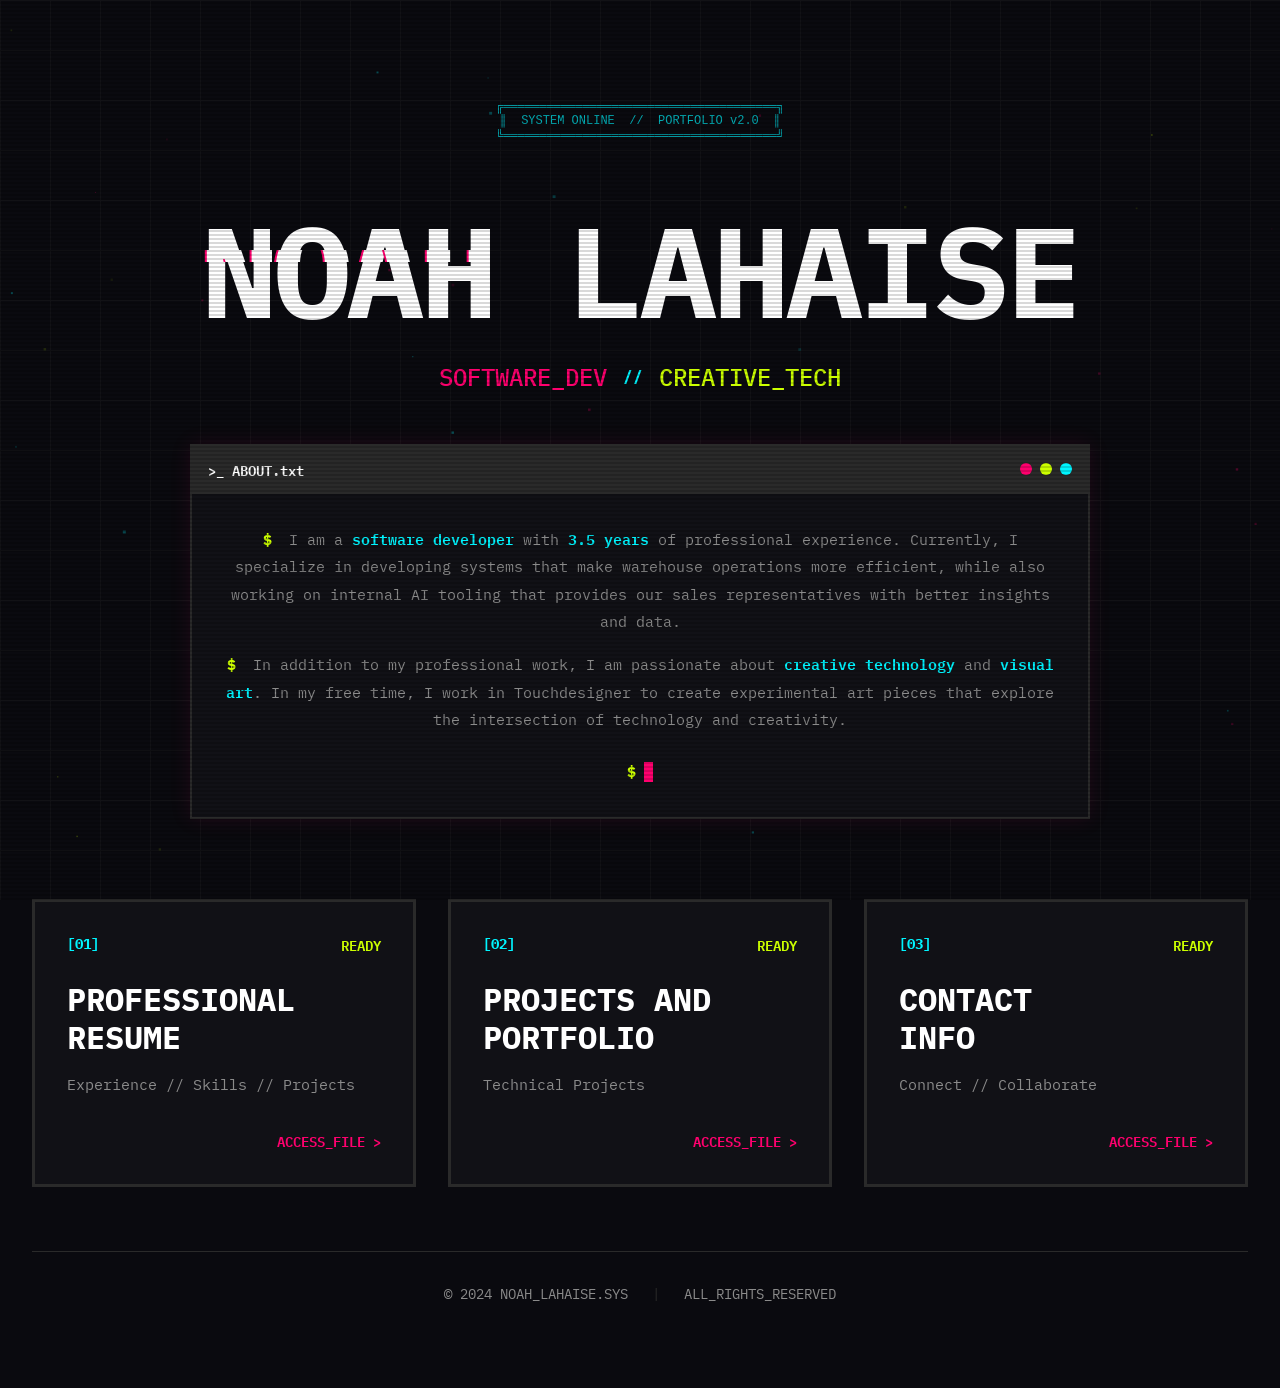
==== commit 0087f36b: "updating footers and renaming creative.html" ====
--- a/index.html
+++ b/index.html
@@ -70,7 +70,7 @@
                 <div class="block-glitch"></div>
             </a>
 
-            <a href="creative.html" class="nav-block" data-index="02">
+            <a href="projects.html" class="nav-block" data-index="02">
                 <div class="block-header">
                     <span class="block-number">[02]</span>
                     <span class="block-status">READY</span>
--- a/css/style.css
+++ b/css/style.css
@@ -53,7 +53,7 @@
     background: linear-gradient(
         to bottom,
         transparent 50%,
-        rgba(0, 0, 0, 0.3) 51%
+        rgba(0, 0, 0, 0.15) 51%
     );
     background-size: 100% 4px;
     animation: scanlineMove 0.5s linear infinite;
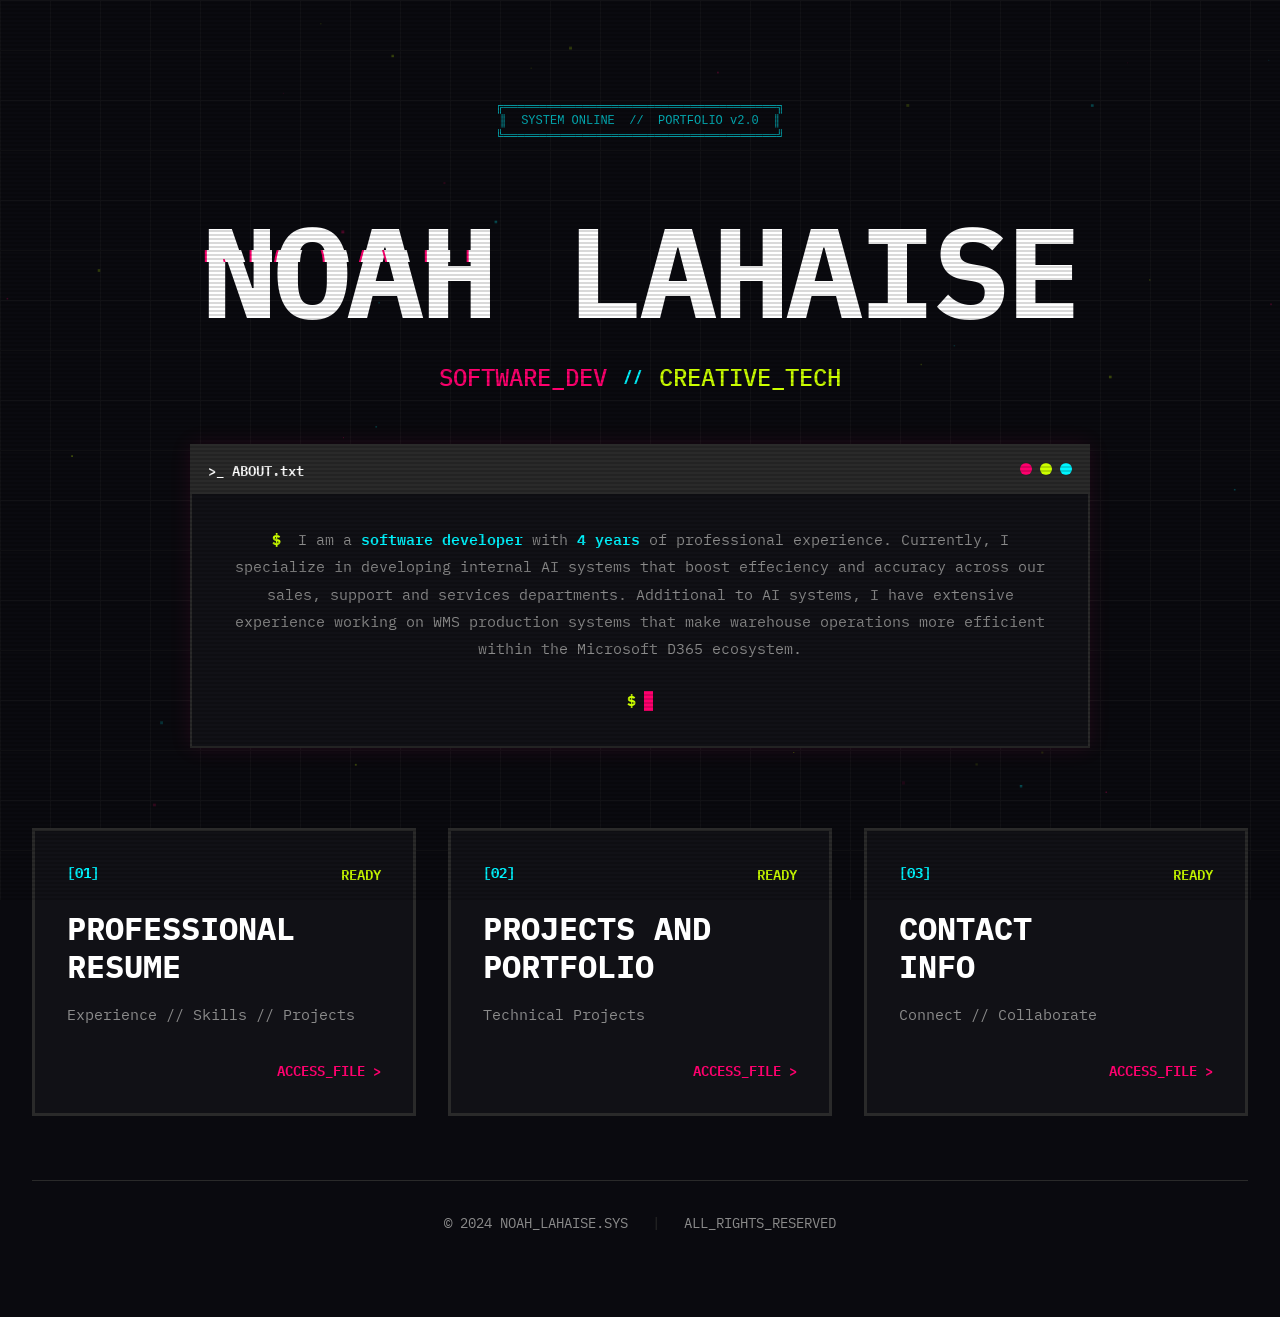
==== commit 510d4132: "landing page" ====
--- a/index.html
+++ b/index.html
@@ -48,8 +48,7 @@
                     </div>
                 </div>
                 <div class="terminal-content">
-                    <p><span class="prompt">$</span> I am a <span class="highlight">software developer</span> with <span class="highlight">3.5 years</span> of professional experience. Currently, I specialize in developing systems that make warehouse operations more efficient, while also working on internal AI tooling that provides our sales representatives with better insights and data.</p>
-                    <p><span class="prompt">$</span> In addition to my professional work, I am passionate about <span class="highlight">creative technology</span> and <span class="highlight">visual art</span>. In my free time, I work in Touchdesigner to create experimental art pieces that explore the intersection of technology and creativity.</p>
+                    <p><span class="prompt">$</span> I am a <span class="highlight">software developer</span> with <span class="highlight">4 years</span> of professional experience. Currently, I specialize in developing internal AI systems that boost effeciency and accuracy across our sales, support and services departments. Additional to AI systems, I have extensive experience working on WMS production systems that make warehouse operations more efficient within the Microsoft D365 ecosystem.</p>
                     <div class="cursor-line"><span class="prompt">$</span><span class="blinking-cursor">█</span></div>
                 </div>
             </div>
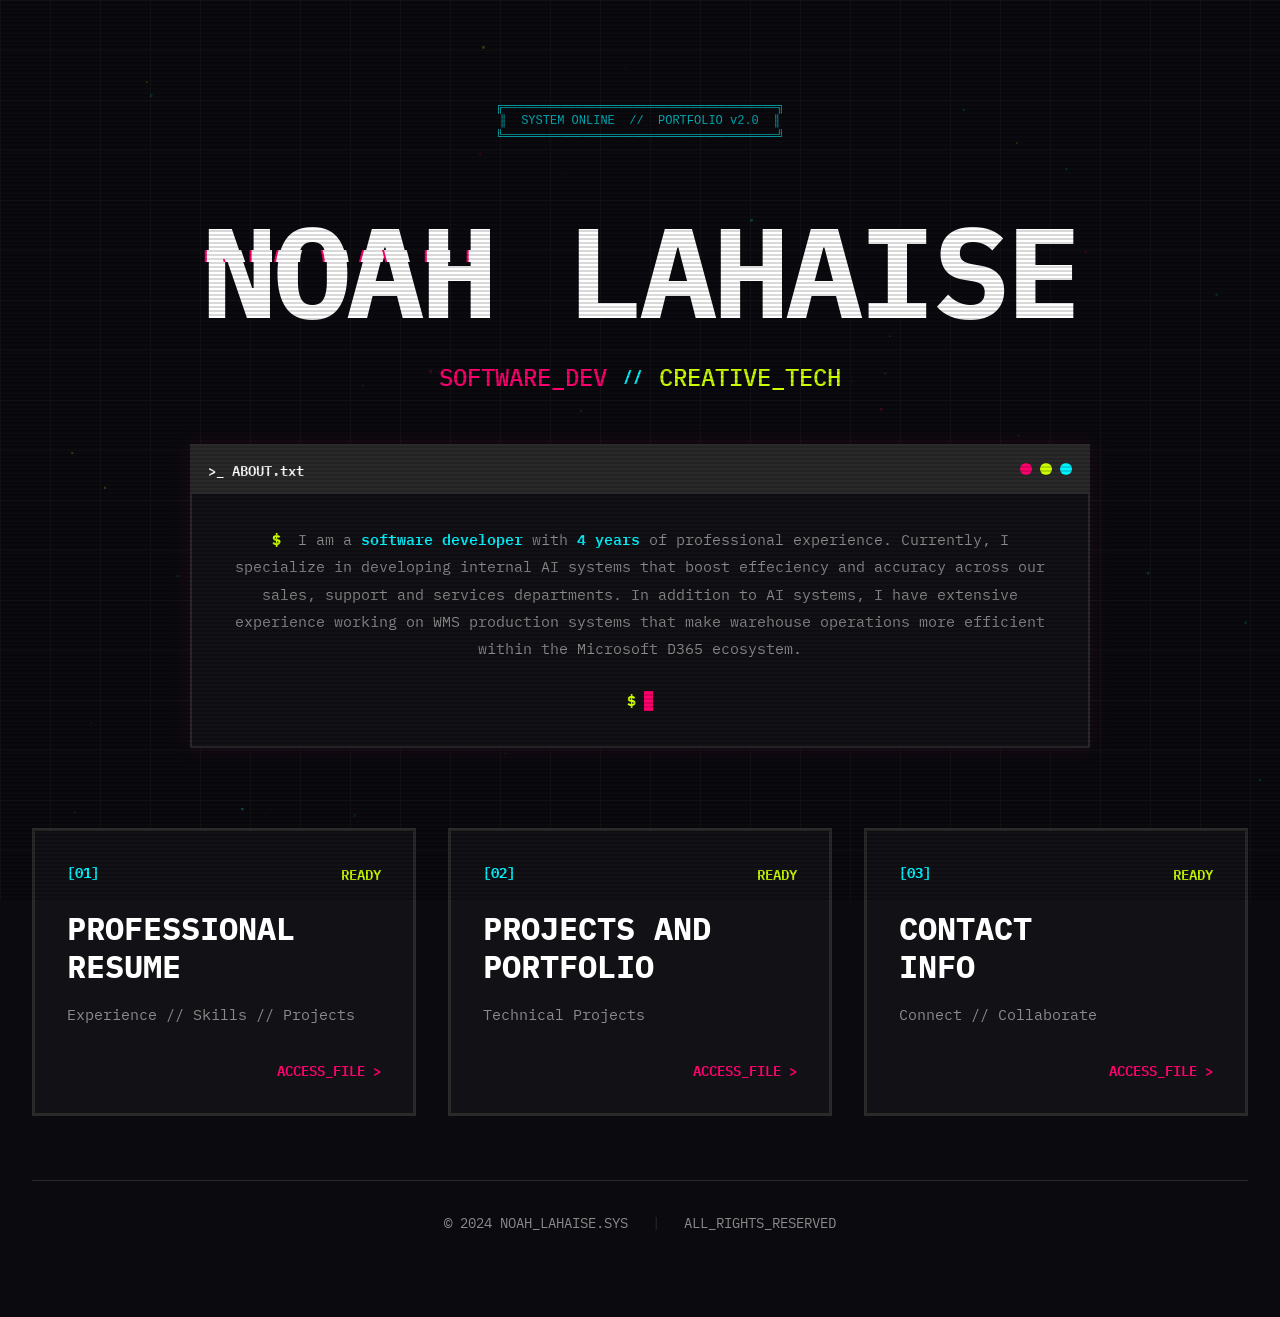
==== commit 0f1be799: "typo" ====
--- a/index.html
+++ b/index.html
@@ -48,7 +48,7 @@
                     </div>
                 </div>
                 <div class="terminal-content">
-                    <p><span class="prompt">$</span> I am a <span class="highlight">software developer</span> with <span class="highlight">4 years</span> of professional experience. Currently, I specialize in developing internal AI systems that boost effeciency and accuracy across our sales, support and services departments. Additional to AI systems, I have extensive experience working on WMS production systems that make warehouse operations more efficient within the Microsoft D365 ecosystem.</p>
+                    <p><span class="prompt">$</span> I am a <span class="highlight">software developer</span> with <span class="highlight">4 years</span> of professional experience. Currently, I specialize in developing internal AI systems that boost effeciency and accuracy across our sales, support and services departments. In addition to AI systems, I have extensive experience working on WMS production systems that make warehouse operations more efficient within the Microsoft D365 ecosystem.</p>
                     <div class="cursor-line"><span class="prompt">$</span><span class="blinking-cursor">█</span></div>
                 </div>
             </div>
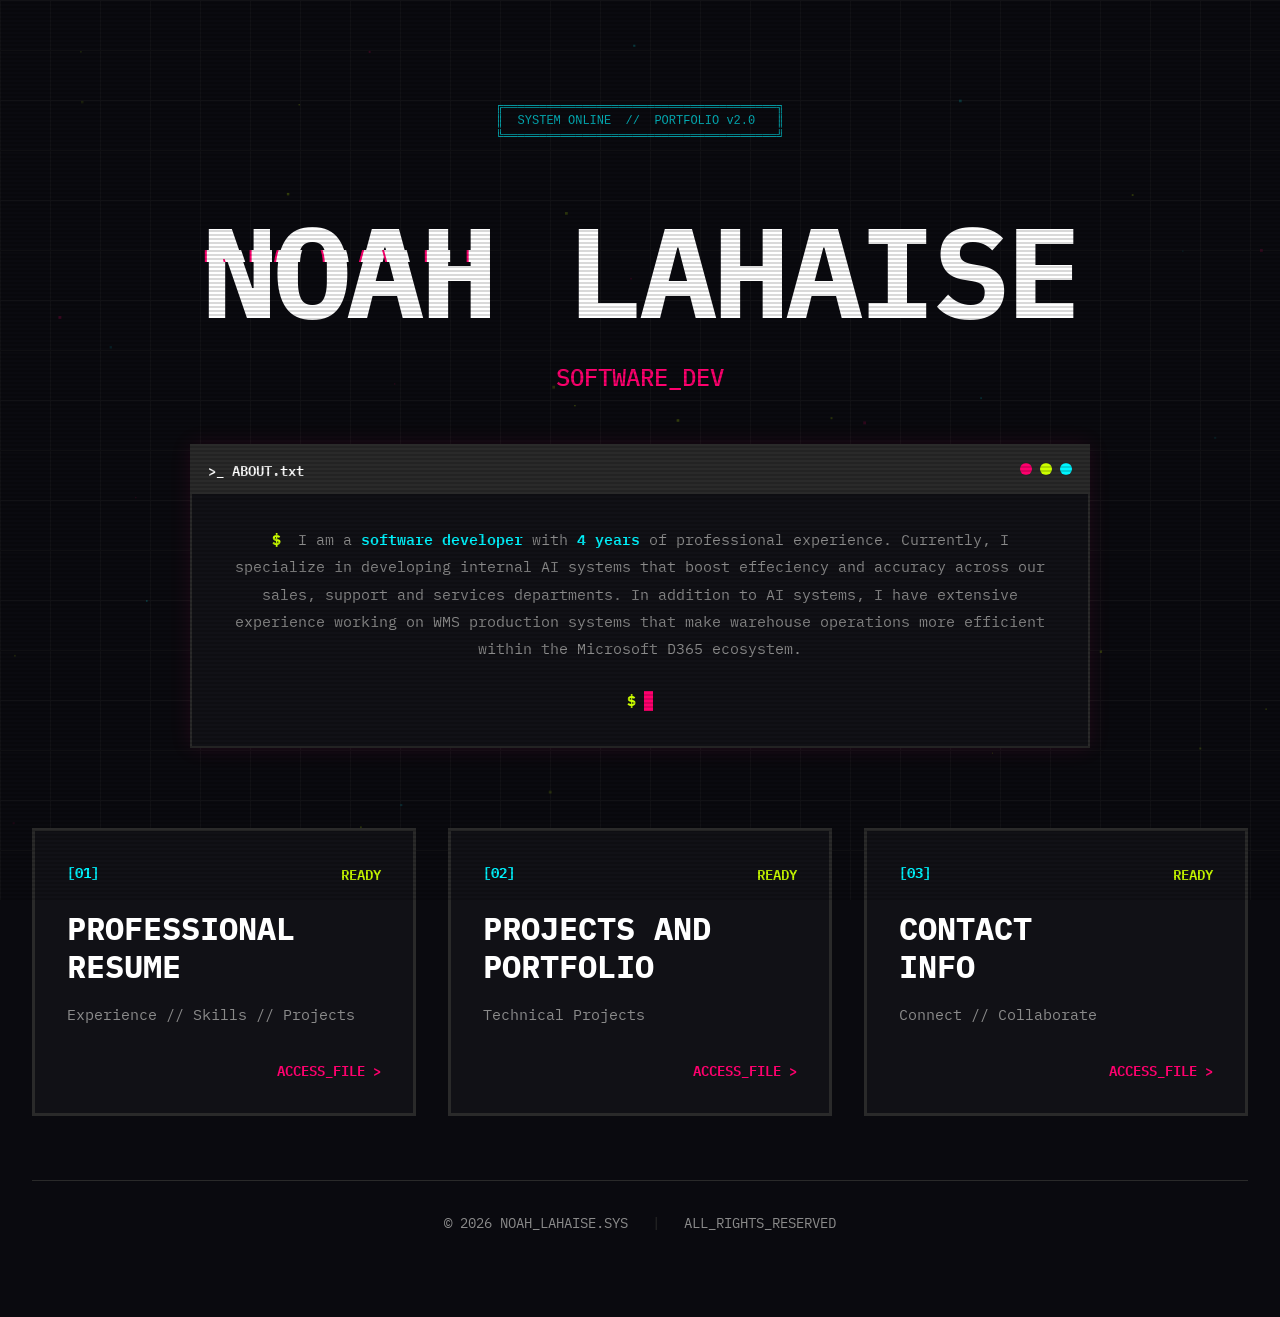
==== commit 9947c93a: "updates" ====
--- a/index.html
+++ b/index.html
@@ -26,7 +26,7 @@
         <div class="ascii-header">
             <pre class="ascii-art">
 ╔══════════════════════════════════════╗
-║  SYSTEM ONLINE  //  PORTFOLIO v2.0  ║
+║  SYSTEM ONLINE  //  PORTFOLIO v2.0   ║
 ╚══════════════════════════════════════╝
             </pre>
         </div>
@@ -36,8 +36,6 @@
             <h1 class="glitch-text" data-text="NOAH LAHAISE">NOAH LAHAISE</h1>
             <div class="subtitle-container">
                 <span class="subtitle glitch-subtitle" data-text="SOFTWARE_DEV">SOFTWARE_DEV</span>
-                <span class="separator">//</span>
-                <span class="subtitle glitch-subtitle" data-text="VISUAL_ARTIST">CREATIVE_TECH</span>
             </div>
 
             <div class="bio-terminal">
@@ -98,7 +96,7 @@
 
         <!-- Footer -->
         <footer class="footer-minimal">
-            <span class="footer-text">© 2024 NOAH_LAHAISE.SYS</span>
+            <span class="footer-text">© 2026 NOAH_LAHAISE.SYS</span>
             <span class="footer-separator">|</span>
             <span class="footer-text">ALL_RIGHTS_RESERVED</span>
         </footer>
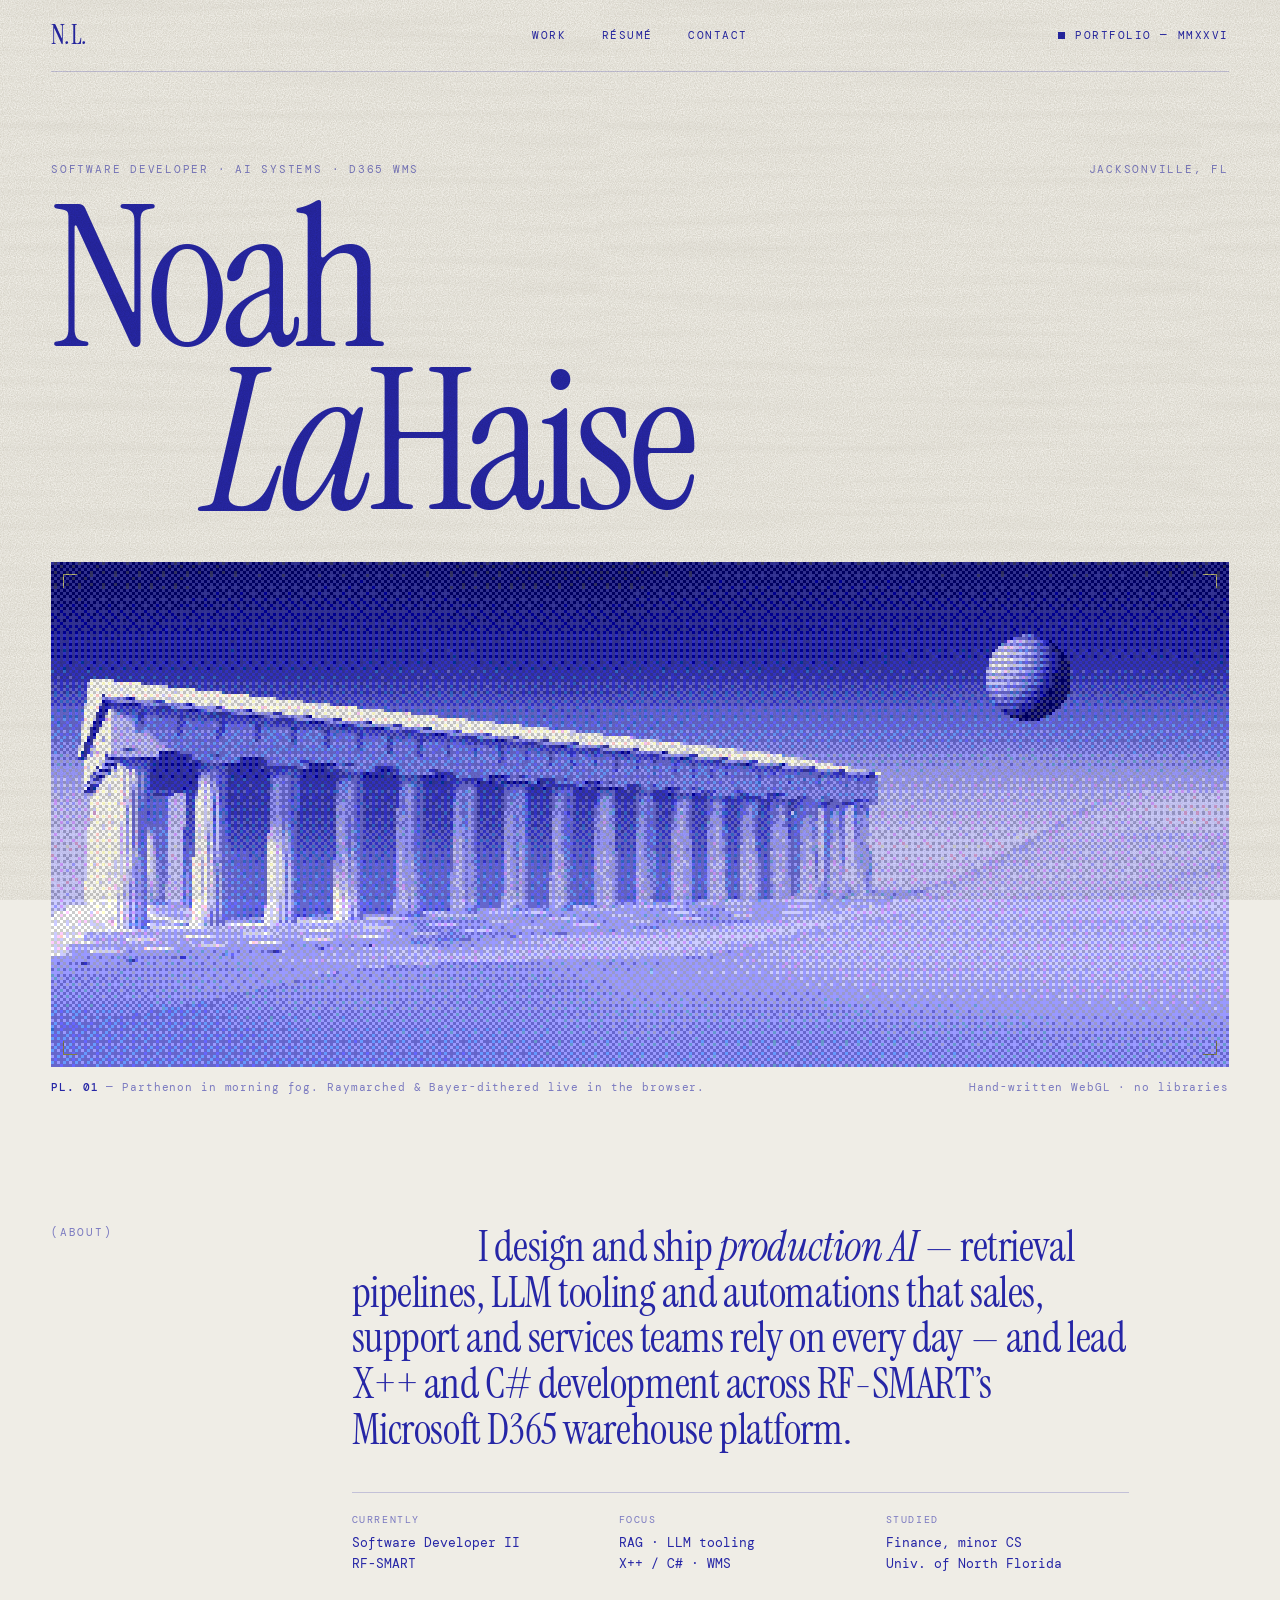
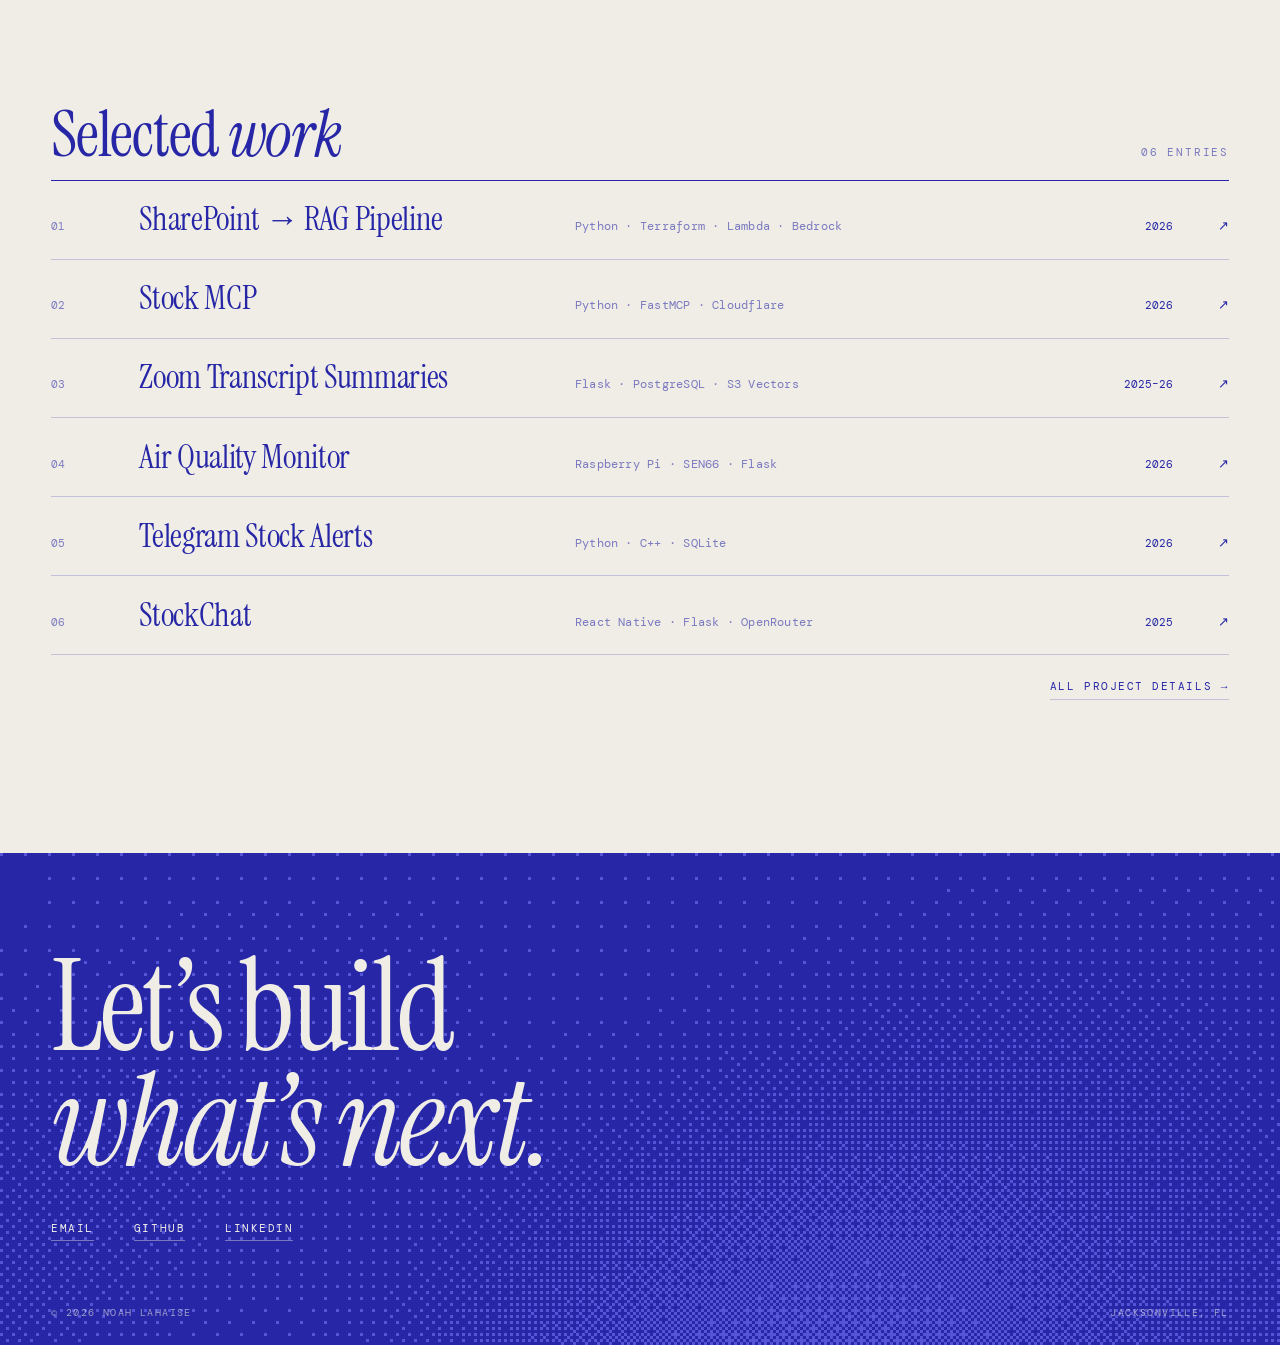
==== commit fcda79a9: "Redesign portfolio with concept landing pages This commit replaces the old terminal/glitch portfolio" ====
--- a/index.html
+++ b/index.html
@@ -1,108 +1,94 @@
 <!DOCTYPE html>
 <html lang="en">
 <head>
-    <meta charset="UTF-8">
-    <meta name="viewport" content="width=device-width, initial-scale=1.0">
-    <meta name="description" content="Noah LaHaise - Software Developer & Visual Artist">
-    <title>NOAH_LAHAISE.SYS</title>
-    <link rel="stylesheet" href="css/style.css">
-    <link rel="preconnect" href="https://fonts.googleapis.com">
-    <link rel="preconnect" href="https://fonts.gstatic.com" crossorigin>
-    <link href="https://fonts.googleapis.com/css2?family=IBM+Plex+Mono:wght@400;500;600;700&display=swap" rel="stylesheet">
+  <meta charset="UTF-8">
+  <meta name="viewport" content="width=device-width, initial-scale=1.0">
+  <title>Noah LaHaise — Software Developer</title>
+  <meta name="description" content="Noah LaHaise — software developer building production AI systems and enterprise warehouse software in the Microsoft D365 ecosystem.">
+  <meta name="theme-color" content="#efede6">
+  <link rel="icon" href="data:image/svg+xml,<svg xmlns='http://www.w3.org/2000/svg' viewBox='0 0 32 32'><rect width='32' height='32' fill='%232626a6'/><text x='16' y='24' font-family='Georgia,serif' font-size='22' fill='%23efede6' text-anchor='middle'>N</text></svg>">
+  <link rel="preconnect" href="https://fonts.googleapis.com">
+  <link rel="preconnect" href="https://fonts.gstatic.com" crossorigin>
+  <link href="https://fonts.googleapis.com/css2?family=Instrument+Serif:ital@0;1&family=DM+Mono:wght@300;400;500&display=swap" rel="stylesheet">
+  <link rel="stylesheet" href="css/style.css">
 </head>
-<body class="home-page">
-    <!-- Scanline Overlay -->
-    <div class="scanlines"></div>
+<body>
+<a class="skip" href="#main">Skip to content</a>
+<div class="paper" aria-hidden="true"></div>
 
-    <!-- Grid Background -->
-    <div class="grid-bg"></div>
+<div class="wrap">
+  <header class="top">
+    <a href="index.html" class="mark" aria-label="Noah LaHaise — home">N<i>.</i>L<i>.</i></a>
+    <nav class="links" aria-label="Primary">
+      <a href="projects.html">Work</a>
+      <a href="resume.html">Résumé</a>
+      <a href="contact.html">Contact</a>
+    </nav>
+    <div class="meta"><span class="dot"></span> Portfolio — MMXXVI</div>
+  </header>
 
-    <!-- Glitch Particles -->
-    <canvas id="particles"></canvas>
+  <main id="main">
+    <section class="hero">
+      <div class="eyebrow">
+        <span>Software Developer · AI Systems · D365 WMS</span>
+        <span>Jacksonville, FL</span>
+      </div>
+      <h1 class="display"><span class="w">Noah</span><span class="l2"><span class="w"><em>La</em>Haise</span></span></h1>
 
-    <!-- Main Container -->
-    <main class="main-container">
-        <!-- ASCII Header -->
-        <div class="ascii-header">
-            <pre class="ascii-art">
-╔══════════════════════════════════════╗
-║  SYSTEM ONLINE  //  PORTFOLIO v2.0   ║
-╚══════════════════════════════════════╝
-            </pre>
+      <figure class="plate-wrap">
+        <div class="plate">
+          <canvas data-parthenon aria-label="Slowly animated, dithered rendering of a Greek temple in drifting fog"></canvas>
+          <span class="corner tl"></span><span class="corner tr"></span><span class="corner bl"></span><span class="corner br"></span>
         </div>
+        <figcaption class="caption">
+          <span><b>PL. 01</b> — Parthenon in morning fog. Raymarched &amp; Bayer-dithered live in the browser.</span>
+          <span>Hand-written WebGL · no libraries</span>
+        </figcaption>
+      </figure>
+    </section>
 
-        <!-- Hero Section -->
-        <section class="hero">
-            <h1 class="glitch-text" data-text="NOAH LAHAISE">NOAH LAHAISE</h1>
-            <div class="subtitle-container">
-                <span class="subtitle glitch-subtitle" data-text="SOFTWARE_DEV">SOFTWARE_DEV</span>
-            </div>
+    <section class="intro" aria-labelledby="about-label">
+      <h2 class="label" id="about-label">(About)</h2>
+      <p class="lede">I design and ship <em>production AI</em> — retrieval pipelines, LLM tooling and automations that sales, support and services teams rely on every day — and lead X++ and C# development across RF-SMART’s Microsoft&nbsp;D365 warehouse platform.</p>
+      <dl class="facts">
+        <div><dt>Currently</dt><dd>Software Developer II<br>RF-SMART</dd></div>
+        <div><dt>Focus</dt><dd>RAG · LLM tooling<br>X++ / C# · WMS</dd></div>
+        <div><dt>Studied</dt><dd>Finance, minor CS<br>Univ. of North Florida</dd></div>
+      </dl>
+    </section>
 
-            <div class="bio-terminal">
-                <div class="terminal-header">
-                    <span class="terminal-title">&gt;_ ABOUT.txt</span>
-                    <div class="terminal-dots">
-                        <span></span><span></span><span></span>
-                    </div>
-                </div>
-                <div class="terminal-content">
-                    <p><span class="prompt">$</span> I am a <span class="highlight">software developer</span> with <span class="highlight">4 years</span> of professional experience. Currently, I specialize in developing internal AI systems that boost effeciency and accuracy across our sales, support and services departments. In addition to AI systems, I have extensive experience working on WMS production systems that make warehouse operations more efficient within the Microsoft D365 ecosystem.</p>
-                    <div class="cursor-line"><span class="prompt">$</span><span class="blinking-cursor">█</span></div>
-                </div>
-            </div>
-        </section>
+    <section id="work" aria-labelledby="work-title">
+      <div class="sec-head">
+        <h2 id="work-title">Selected <em>work</em></h2>
+        <span class="label">06 entries</span>
+      </div>
+      <ol class="index">
+        <li><a href="projects.html#sharepoint-rag"><span class="n">01</span><span class="t">SharePoint → RAG Pipeline</span><span class="s">Python · Terraform · Lambda · Bedrock</span><span class="y">2026</span><span class="arr" aria-hidden="true">↗</span></a></li>
+        <li><a href="projects.html#stock-mcp"><span class="n">02</span><span class="t">Stock MCP</span><span class="s">Python · FastMCP · Cloudflare</span><span class="y">2026</span><span class="arr" aria-hidden="true">↗</span></a></li>
+        <li><a href="projects.html#zoom-summaries"><span class="n">03</span><span class="t">Zoom Transcript Summaries</span><span class="s">Flask · PostgreSQL · S3 Vectors</span><span class="y">2025–26</span><span class="arr" aria-hidden="true">↗</span></a></li>
+        <li><a href="projects.html#air-quality"><span class="n">04</span><span class="t">Air Quality Monitor</span><span class="s">Raspberry Pi · SEN66 · Flask</span><span class="y">2026</span><span class="arr" aria-hidden="true">↗</span></a></li>
+        <li><a href="projects.html#telegram-alerts"><span class="n">05</span><span class="t">Telegram Stock Alerts</span><span class="s">Python · C++ · SQLite</span><span class="y">2026</span><span class="arr" aria-hidden="true">↗</span></a></li>
+        <li><a href="projects.html#stockchat"><span class="n">06</span><span class="t">StockChat</span><span class="s">React Native · Flask · OpenRouter</span><span class="y">2025</span><span class="arr" aria-hidden="true">↗</span></a></li>
+      </ol>
+      <div class="more"><a href="projects.html" class="link">All project details →</a></div>
+    </section>
+  </main>
+</div>
 
-        <!-- Navigation Grid -->
-        <section class="nav-grid">
-            <a href="resume.html" class="nav-block" data-index="01">
-                <div class="block-header">
-                    <span class="block-number">[01]</span>
-                    <span class="block-status">READY</span>
-                </div>
-                <h2 class="block-title">PROFESSIONAL<br/>RESUME</h2>
-                <p class="block-desc">Experience // Skills // Projects</p>
-                <div class="block-footer">
-                    <span class="block-cmd">ACCESS_FILE &gt;</span>
-                </div>
-                <div class="block-glitch"></div>
-            </a>
+<footer class="end">
+  <canvas aria-hidden="true"></canvas>
+  <div class="wrap end-inner">
+    <p class="cta">Let’s build<br><em>what’s next.</em></p>
+    <div class="row">
+      <a href="mailto:noah.lahaise1@gmail.com">Email</a>
+      <a href="https://github.com/NoahLaHaise" target="_blank" rel="noopener noreferrer">GitHub</a>
+      <a href="https://www.linkedin.com/in/noah-lahaise-886312169/" target="_blank" rel="noopener noreferrer">LinkedIn</a>
+    </div>
+    <div class="legal"><span>© 2026 Noah LaHaise</span><span>Jacksonville, FL</span></div>
+  </div>
+</footer>
 
-            <a href="projects.html" class="nav-block" data-index="02">
-                <div class="block-header">
-                    <span class="block-number">[02]</span>
-                    <span class="block-status">READY</span>
-                </div>
-                <h2 class="block-title">PROJECTS AND<br/>PORTFOLIO</h2>
-                <p class="block-desc">Technical Projects</p>
-                <div class="block-footer">
-                    <span class="block-cmd">ACCESS_FILE &gt;</span>
-                </div>
-                <div class="block-glitch"></div>
-            </a>
-
-            <a href="contact.html" class="nav-block" data-index="03">
-                <div class="block-header">
-                    <span class="block-number">[03]</span>
-                    <span class="block-status">READY</span>
-                </div>
-                <h2 class="block-title">CONTACT<br/>INFO</h2>
-                <p class="block-desc">Connect // Collaborate</p>
-                <div class="block-footer">
-                    <span class="block-cmd">ACCESS_FILE &gt;</span>
-                </div>
-                <div class="block-glitch"></div>
-            </a>
-        </section>
-
-        <!-- Footer -->
-        <footer class="footer-minimal">
-            <span class="footer-text">© 2026 NOAH_LAHAISE.SYS</span>
-            <span class="footer-separator">|</span>
-            <span class="footer-text">ALL_RIGHTS_RESERVED</span>
-        </footer>
-    </main>
-
-    <script src="js/glitch.js"></script>
-    <script src="js/main.js"></script>
+<script src="js/parthenon.js"></script>
+<script src="js/main.js"></script>
 </body>
 </html>
--- a/css/style.css
+++ b/css/style.css
@@ -1,1084 +1,277 @@
-/* ============================================
-   GLITCH BRUTALISM PORTFOLIO
-   Design System: Terminal Aesthetic + Neon Accents
-   ============================================ */
-
-/* === RESET & BASE === */
-* {
-    margin: 0;
-    padding: 0;
-    box-sizing: border-box;
-}
+/* =========================================================================
+   Noah LaHaise — portfolio
+   Ultramarine ink on warm paper. Instrument Serif for display, DM Mono for
+   everything else. Artwork is raymarched + Bayer-dithered (js/parthenon.js).
+   ========================================================================= */
 
 :root {
-    /* Neon Color Palette */
-    --neon-pink: #FF006E;
-    --neon-cyan: #00F5FF;
-    --neon-lime: #CCFF00;
-    --neon-purple: #9D4EDD;
-
-    /* Base Colors */
-    --bg-black: #0a0a0f;
-    --bg-dark: #111116;
-    --text-white: #FFFFFF;
-    --text-gray: #8B8B8B;
-    --border-gray: #2A2A2A;
-
-    /* Typography */
-    --font-mono: 'IBM Plex Mono', 'Courier New', monospace;
-}
-
-html {
-    scroll-behavior: smooth;
-}
-
+  --paper: #efede6;
+  --paper-2: #e6e3d9;
+  --ink: #2626a6;
+  --ink-deep: #14146e;
+  --ink-soft: rgba(38, 38, 166, .58);
+  --rule: rgba(38, 38, 166, .22);
+  --serif: "Instrument Serif", "Times New Roman", serif;
+  --mono: "DM Mono", ui-monospace, "Cascadia Mono", Menlo, monospace;
+  --gutter: clamp(1rem, 4vw, 3.5rem);
+  --ease: cubic-bezier(.2, .7, .1, 1);
+}
+
+* { box-sizing: border-box; margin: 0; padding: 0; }
+html { -webkit-text-size-adjust: 100%; scroll-behavior: smooth; }
 body {
-    font-family: var(--font-mono);
-    background: var(--bg-black);
-    color: var(--text-white);
-    line-height: 1.6;
-    overflow-x: hidden;
-    position: relative;
-}
-
-/* === SCANLINE OVERLAY === */
-.scanlines {
-    position: fixed;
-    top: 0;
-    left: 0;
-    width: 100%;
-    height: 100%;
-    pointer-events: none;
-    z-index: 9999;
-    background: linear-gradient(
-        to bottom,
-        transparent 50%,
-        rgba(0, 0, 0, 0.15) 51%
-    );
-    background-size: 100% 4px;
-    animation: scanlineMove 0.5s linear infinite;
-}
-
-@keyframes scanlineMove {
-    0% { background-position: 0 0; }
-    100% { background-position: 0 4px; }
-}
-
-/* === GRID BACKGROUND === */
-.grid-bg {
-    position: fixed;
-    top: 0;
-    left: 0;
-    width: 100%;
-    height: 100%;
-    z-index: -1;
-    background-image:
-        linear-gradient(var(--border-gray) 1px, transparent 1px),
-        linear-gradient(90deg, var(--border-gray) 1px, transparent 1px);
-    background-size: 50px 50px;
-    opacity: 0.3;
-}
-
-/* === PARTICLES CANVAS === */
-#particles {
-    position: fixed;
-    top: 0;
-    left: 0;
-    width: 100%;
-    height: 100%;
-    z-index: -1;
-    opacity: 0.4;
-}
-
-/* === GLITCH TEXT EFFECT === */
-.glitch-text {
-    position: relative;
-    font-weight: 700;
-    letter-spacing: -0.02em;
-    animation: glitch-skew 3s infinite;
-}
-
-.glitch-text::before,
-.glitch-text::after {
-    content: attr(data-text);
-    position: absolute;
-    top: 0;
-    left: 0;
-    width: 100%;
-    height: 100%;
-}
-
-.glitch-text::before {
-    left: 2px;
-    text-shadow: -2px 0 var(--neon-cyan);
-    clip: rect(44px, 450px, 56px, 0);
-    animation: glitch-anim 5s infinite linear alternate-reverse;
-}
-
-.glitch-text::after {
-    left: -2px;
-    text-shadow: -2px 0 var(--neon-pink);
-    clip: rect(44px, 450px, 56px, 0);
-    animation: glitch-anim2 5s infinite linear alternate-reverse;
-}
-
-@keyframes glitch-anim {
-    0% { clip: rect(20px, 9999px, 80px, 0); }
-    5% { clip: rect(30px, 9999px, 90px, 0); }
-    10% { clip: rect(10px, 9999px, 100px, 0); }
-    15% { clip: rect(50px, 9999px, 60px, 0); }
-    20% { clip: rect(70px, 9999px, 30px, 0); }
-    25% { clip: rect(40px, 9999px, 85px, 0); }
-    30% { clip: rect(90px, 9999px, 20px, 0); }
-    35% { clip: rect(15px, 9999px, 95px, 0); }
-    40% { clip: rect(75px, 9999px, 45px, 0); }
-    45% { clip: rect(25px, 9999px, 70px, 0); }
-    50% { clip: rect(60px, 9999px, 15px, 0); }
-    55% { clip: rect(35px, 9999px, 80px, 0); }
-    60% { clip: rect(85px, 9999px, 25px, 0); }
-    65% { clip: rect(5px, 9999px, 95px, 0); }
-    70% { clip: rect(65px, 9999px, 40px, 0); }
-    75% { clip: rect(45px, 9999px, 75px, 0); }
-    80% { clip: rect(95px, 9999px, 10px, 0); }
-    85% { clip: rect(55px, 9999px, 50px, 0); }
-    90% { clip: rect(20px, 9999px, 85px, 0); }
-    95% { clip: rect(80px, 9999px, 35px, 0); }
-    100% { clip: rect(10px, 9999px, 90px, 0); }
-}
-
-@keyframes glitch-anim2 {
-    0% { clip: rect(80px, 9999px, 10px, 0); }
-    5% { clip: rect(50px, 9999px, 70px, 0); }
-    10% { clip: rect(90px, 9999px, 30px, 0); }
-    15% { clip: rect(20px, 9999px, 85px, 0); }
-    20% { clip: rect(60px, 9999px, 45px, 0); }
-    25% { clip: rect(35px, 9999px, 75px, 0); }
-    30% { clip: rect(75px, 9999px, 20px, 0); }
-    35% { clip: rect(40px, 9999px, 65px, 0); }
-    40% { clip: rect(10px, 9999px, 95px, 0); }
-    45% { clip: rect(70px, 9999px, 35px, 0); }
-    50% { clip: rect(25px, 9999px, 80px, 0); }
-    55% { clip: rect(85px, 9999px, 15px, 0); }
-    60% { clip: rect(45px, 9999px, 60px, 0); }
-    65% { clip: rect(95px, 9999px, 25px, 0); }
-    70% { clip: rect(30px, 9999px, 70px, 0); }
-    75% { clip: rect(65px, 9999px, 40px, 0); }
-    80% { clip: rect(15px, 9999px, 90px, 0); }
-    85% { clip: rect(55px, 9999px, 50px, 0); }
-    90% { clip: rect(85px, 9999px, 20px, 0); }
-    95% { clip: rect(40px, 9999px, 75px, 0); }
-    100% { clip: rect(70px, 9999px, 30px, 0); }
-}
-
-@keyframes glitch-skew {
-    0% { transform: skew(0deg); }
-    10% { transform: skew(0deg); }
-    15% { transform: skew(-2deg); }
-    20% { transform: skew(0deg); }
-    95% { transform: skew(0deg); }
-    96% { transform: skew(1deg); }
-    97% { transform: skew(-1deg); }
-    98% { transform: skew(2deg); }
-    99%, 100% { transform: skew(0deg); }
-}
-
-/* === NAVIGATION === */
-.top-nav {
-    position: fixed;
-    top: 0;
-    left: 0;
-    width: 100%;
-    background: rgba(10, 10, 15, 0.95);
-    border-bottom: 2px solid var(--neon-cyan);
-    padding: 1rem 2rem;
-    z-index: 1000;
-    backdrop-filter: blur(10px);
-    display: flex;
-    justify-content: center;
-    gap: 1rem;
-    flex-wrap: wrap;
-}
-
-.nav-link {
-    color: var(--text-gray);
-    text-decoration: none;
-    font-weight: 600;
-    font-size: 0.9rem;
-    transition: color 0.1s linear;
-    letter-spacing: 0.05em;
-}
-
-.nav-link:hover {
-    color: var(--neon-pink);
-    text-shadow: 0 0 10px var(--neon-pink);
-}
-
-.nav-link.active {
-    color: var(--neon-cyan);
-    text-shadow: 0 0 10px var(--neon-cyan);
-}
-
-.nav-sep {
-    color: var(--border-gray);
-    user-select: none;
-}
-
-/* === MAIN CONTAINER === */
-.main-container {
-    max-width: 1400px;
-    margin: 0 auto;
-    padding: 100px 2rem 50px;
-    min-height: 100vh;
-}
-
-/* === HOME PAGE === */
-
-/* ASCII Header */
-.ascii-header {
-    text-align: center;
-    margin-bottom: 3rem;
-    animation: fadeInDown 0.6s ease-out;
-}
-
-.ascii-art {
-    color: var(--neon-cyan);
-    font-size: 0.75rem;
-    line-height: 1.2;
-    opacity: 0.7;
-}
-
-@keyframes fadeInDown {
-    from {
-        opacity: 0;
-        transform: translateY(-20px);
-    }
-    to {
-        opacity: 1;
-        transform: translateY(0);
-    }
-}
-
-/* Hero Section */
-.hero {
-    text-align: center;
-    margin-bottom: 5rem;
-    animation: fadeInUp 0.8s ease-out 0.2s backwards;
-}
-
-.hero h1 {
-    font-size: clamp(3rem, 10vw, 8rem);
-    line-height: 1;
-    margin-bottom: 1.5rem;
-    color: var(--text-white);
-    font-weight: 700;
-    letter-spacing: -0.03em;
-}
-
-.subtitle-container {
-    display: flex;
-    justify-content: center;
-    align-items: center;
-    gap: 1rem;
-    margin-bottom: 3rem;
-    flex-wrap: wrap;
-}
-
-.subtitle {
-    font-size: clamp(1rem, 2vw, 1.5rem);
-    color: var(--text-gray);
-    font-weight: 500;
-}
-
-.glitch-subtitle:nth-child(1) {
-    color: var(--neon-pink);
-}
-
-.glitch-subtitle:nth-child(3) {
-    color: var(--neon-lime);
-}
-
-.separator {
-    color: var(--neon-cyan);
-    font-weight: 700;
-}
-
-@keyframes fadeInUp {
-    from {
-        opacity: 0;
-        transform: translateY(30px);
-    }
-    to {
-        opacity: 1;
-        transform: translateY(0);
-    }
-}
-
-/* Bio Terminal */
-.bio-terminal {
-    max-width: 900px;
-    margin: 0 auto 4rem;
-    background: var(--bg-dark);
-    border: 2px solid var(--border-gray);
-    box-shadow: 0 0 20px rgba(255, 0, 110, 0.1);
-    animation: fadeInUp 1s ease-out 0.4s backwards;
-}
-
-.terminal-header, .terminal-bar {
-    background: var(--border-gray);
-    padding: 0.75rem 1rem;
-    display: flex;
-    justify-content: space-between;
-    align-items: center;
-    border-bottom: 1px solid var(--border-gray);
-}
-
-.terminal-title {
-    color: var(--text-white);
-    font-size: 0.9rem;
-    font-weight: 600;
-}
-
-.terminal-dots {
-    display: flex;
-    gap: 0.5rem;
-}
-
-.terminal-dots span {
-    width: 12px;
-    height: 12px;
-    border-radius: 50%;
-    background: var(--neon-pink);
-}
-
-.terminal-dots span:nth-child(2) {
-    background: var(--neon-lime);
-}
-
-.terminal-dots span:nth-child(3) {
-    background: var(--neon-cyan);
-}
-
-.terminal-content, .terminal-body {
-    padding: 2rem;
-    font-size: 0.95rem;
-    line-height: 1.8;
-}
-
-.terminal-content p, .terminal-body p {
-    margin-bottom: 1rem;
-    color: var(--text-gray);
-}
-
-.prompt {
-    color: var(--neon-lime);
-    margin-right: 0.5rem;
-    font-weight: 700;
-}
-
-.highlight {
-    color: var(--neon-cyan);
-    font-weight: 600;
-}
-
-.cursor-line {
-    margin-top: 1.5rem;
-}
-
-.blinking-cursor {
-    color: var(--neon-pink);
-    animation: blink 1s step-end infinite;
-}
-
-@keyframes blink {
-    0%, 50% { opacity: 1; }
-    51%, 100% { opacity: 0; }
-}
-
-/* Navigation Grid */
-.nav-grid {
-    display: grid;
-    grid-template-columns: repeat(auto-fit, minmax(320px, 1fr));
-    gap: 2rem;
-    margin-bottom: 4rem;
-    animation: fadeInUp 1.2s ease-out 0.6s backwards;
-}
-
-.nav-block {
-    background: var(--bg-dark);
-    border: 3px solid var(--border-gray);
-    padding: 2rem;
-    position: relative;
-    overflow: hidden;
-    transition: all 0.2s linear;
-    text-decoration: none;
-    display: block;
-}
-
-.nav-block:hover {
-    border-color: var(--neon-pink);
-    transform: translate(-4px, -4px);
-    box-shadow: 4px 4px 0 var(--neon-pink);
-}
-
-.nav-block:hover .block-glitch {
-    opacity: 0.1;
-}
-
-.block-header {
-    display: flex;
-    justify-content: space-between;
-    margin-bottom: 1.5rem;
-    font-size: 0.85rem;
-}
-
-.block-number {
-    color: var(--neon-cyan);
-    font-weight: 700;
-}
-
-.block-status {
-    color: var(--neon-lime);
-    font-weight: 600;
-}
-
-.block-title {
-    font-size: 2rem;
-    line-height: 1.2;
-    margin-bottom: 1rem;
-    color: var(--text-white);
-    font-weight: 700;
-}
-
-.block-desc {
-    color: var(--text-gray);
-    font-size: 0.95rem;
-    margin-bottom: 2rem;
-}
-
-.block-footer {
-    display: flex;
-    justify-content: flex-end;
-}
-
-.block-cmd {
-    color: var(--neon-pink);
-    font-weight: 600;
-    font-size: 0.9rem;
-}
-
-.block-glitch {
-    position: absolute;
-    top: 0;
-    left: 0;
-    width: 100%;
-    height: 100%;
-    background: linear-gradient(90deg, transparent 0%, var(--neon-cyan) 50%, transparent 100%);
-    opacity: 0;
-    transition: opacity 0.3s;
-}
-
-/* Footer */
-.footer-minimal {
-    text-align: center;
-    padding: 2rem 0;
-    border-top: 1px solid var(--border-gray);
-    color: var(--text-gray);
-    font-size: 0.85rem;
-    margin-top: 4rem;
-}
-
-.footer-separator {
-    margin: 0 1rem;
-    color: var(--border-gray);
-}
-
-/* === RESUME PAGE === */
-
-.page-header {
-    margin-bottom: 4rem;
-    animation: fadeInUp 0.6s ease-out;
-}
-
-.header-tag {
-    color: var(--neon-cyan);
-    font-size: 0.9rem;
-    margin-bottom: 0.5rem;
-    font-weight: 600;
-}
-
-.page-title {
-    font-size: clamp(3rem, 8vw, 6rem);
-    line-height: 1;
-    color: var(--text-white);
-    margin-bottom: 1rem;
-}
-
-/* Data Sections */
-.data-section {
-    margin-bottom: 4rem;
-    animation: fadeInUp 0.8s ease-out backwards;
-    animation-delay: calc(var(--index, 0) * 0.1s);
-}
-
-.data-section:nth-child(2) { --index: 1; }
-.data-section:nth-child(3) { --index: 2; }
-.data-section:nth-child(4) { --index: 3; }
-.data-section:nth-child(5) { --index: 4; }
-
-.section-label {
-    display: flex;
-    align-items: center;
-    gap: 1rem;
-    margin-bottom: 2rem;
-}
-
-.label-text {
-    color: var(--neon-pink);
-    font-weight: 700;
-    font-size: 1.1rem;
-    white-space: nowrap;
-}
-
-.label-counter {
-    color: var(--neon-cyan);
-    font-weight: 600;
-    font-size: 0.9rem;
-    white-space: nowrap;
-}
-
-.label-line {
-    flex: 1;
-    height: 2px;
-    background: var(--border-gray);
-}
-
-/* Data Blocks */
-.data-block {
-    margin-bottom: 2.5rem;
-    padding-left: 2rem;
-    border-left: 2px solid var(--border-gray);
-    position: relative;
-}
-
-.data-block::before {
-    content: '';
-    position: absolute;
-    left: -5px;
-    top: 0;
-    width: 8px;
-    height: 8px;
-    background: var(--neon-cyan);
-    transform: rotate(45deg);
-}
-
-.data-header {
-    display: flex;
-    justify-content: space-between;
-    align-items: flex-start;
-    margin-bottom: 0.75rem;
-    flex-wrap: wrap;
-    gap: 1rem;
-}
-
-.data-title {
-    font-size: 1.3rem;
-    color: var(--text-white);
-    font-weight: 700;
-}
-
-.data-date {
-    color: var(--neon-lime);
-    font-size: 0.9rem;
-    font-weight: 600;
-}
-
-.data-company {
-    color: var(--neon-pink);
-    font-size: 1.05rem;
-    font-weight: 600;
-    margin-bottom: 1rem;
-}
-
-.data-meta {
-    color: var(--text-gray);
-    margin-top: 0.5rem;
-    font-size: 0.95rem;
-}
-
-.data-list {
-    list-style: none;
-    margin-top: 1rem;
-}
-
-.data-list li {
-    margin-bottom: 0.75rem;
-    color: var(--text-gray);
-    display: flex;
-    gap: 0.75rem;
-}
-
-.list-marker {
-    color: var(--neon-cyan);
-    font-weight: 700;
-    flex-shrink: 0;
-}
-
-.data-description {
-    color: var(--text-gray);
-    margin-bottom: 1rem;
-    line-height: 1.8;
-}
-
-.tech-stack {
-    margin-top: 1rem;
-    font-size: 0.95rem;
-}
-
-.tech-label {
-    color: var(--text-white);
-    font-weight: 700;
-    margin-right: 0.5rem;
-}
-
-.tech-items {
-    color: var(--neon-cyan);
-    font-weight: 500;
-}
-
-.data-border {
-    width: 50px;
-    height: 2px;
-    background: var(--neon-pink);
-    margin-top: 1.5rem;
-}
-
-/* Skills Matrix */
-.skills-matrix {
-    display: grid;
-    grid-template-columns: repeat(auto-fit, minmax(280px, 1fr));
-    gap: 2rem;
-    padding-left: 2rem;
-}
-
-.skill-col {
-    background: var(--bg-dark);
-    border: 2px solid var(--border-gray);
-    padding: 1.5rem;
-}
-
-.skill-header {
-    color: var(--neon-cyan);
-    font-weight: 700;
-    font-size: 1rem;
-    margin-bottom: 1rem;
-    border-bottom: 2px solid var(--border-gray);
-    padding-bottom: 0.75rem;
-}
-
-.skill-tags {
-    display: flex;
-    flex-wrap: wrap;
-    gap: 0.75rem;
-}
-
-.skill-tag {
-    background: transparent;
-    border: 1px solid var(--neon-pink);
-    color: var(--neon-pink);
-    padding: 0.4rem 0.8rem;
-    font-size: 0.85rem;
-    font-weight: 500;
-    transition: all 0.2s linear;
-}
-
-.skill-tag:hover {
-    background: var(--neon-pink);
-    color: var(--bg-black);
-    transform: translate(-2px, -2px);
-    box-shadow: 2px 2px 0 var(--neon-cyan);
-}
-
-/* === CREATIVE PAGE === */
-
-/* Project Image (optional per card) */
-.project-image {
-    width: 100%;
-    max-height: 400px;
-    overflow: hidden;
-    margin-bottom: 1.5rem;
-    border: 2px solid var(--border-gray);
-}
-
-.project-image img {
-    width: 100%;
-    height: auto;
-    object-fit: cover;
-    display: block;
-}
-
-.gallery-section {
-    margin-bottom: 5rem;
-    animation: fadeInUp 0.8s ease-out backwards;
-}
-
-.gallery-section:nth-child(3) {
-    animation-delay: 0.2s;
-}
-
-.gallery-container {
-    position: relative;
-    width: 100%;
-    max-width: 1200px;
-    aspect-ratio: 2 / 1;
-    background: var(--bg-dark);
-    border: 3px solid var(--border-gray);
-    overflow: hidden;
-}
-
-.gallery-slide {
-    position: absolute;
-    top: 0;
-    left: 0;
-    width: 100%;
-    height: 100%;
-    opacity: 0;
-    transition: opacity 0.3s linear;
-    pointer-events: none;
-}
-
-.gallery-slide.active {
-    opacity: 1;
-    pointer-events: auto;
-}
-
-.gallery-slide img {
-    width: 100%;
-    height: 100%;
-    object-fit: cover;
-    display: block;
-}
-
-.slide-overlay {
-    position: absolute;
-    bottom: 0;
-    left: 0;
-    right: 0;
-    background: linear-gradient(to top, rgba(10, 10, 15, 0.95) 0%, transparent 100%);
-    padding: 2rem;
-    transform: translateY(0);
-    transition: transform 0.3s;
-}
-
-.gallery-slide:hover .slide-overlay {
-    transform: translateY(0);
-}
-
-.overlay-content {
-    position: relative;
-    z-index: 2;
-}
-
-.overlay-title {
-    font-size: 1.5rem;
-    color: var(--neon-cyan);
-    margin-bottom: 0.75rem;
-    font-weight: 700;
-}
-
-.overlay-desc {
-    color: var(--text-gray);
-    font-size: 0.95rem;
-    line-height: 1.6;
-}
-
-.overlay-glitch {
-    position: absolute;
-    top: 0;
-    left: 0;
-    right: 0;
-    bottom: 0;
-    background: var(--neon-pink);
-    opacity: 0;
-    mix-blend-mode: color;
-    pointer-events: none;
-}
-
-.gallery-slide:hover .overlay-glitch {
-    animation: glitchPulse 0.5s;
-}
-
-@keyframes glitchPulse {
-    0%, 100% { opacity: 0; }
-    50% { opacity: 0.1; }
-}
-
-/* Gallery Controls */
-.gallery-arrow {
-    position: absolute;
-    top: 50%;
-    transform: translateY(-50%);
-    background: rgba(10, 10, 15, 0.8);
-    border: 2px solid var(--neon-pink);
-    color: var(--neon-pink);
-    width: 50px;
-    height: 50px;
-    display: flex;
-    align-items: center;
-    justify-content: center;
-    cursor: pointer;
-    font-size: 1.5rem;
-    font-weight: 700;
-    transition: all 0.2s linear;
-    z-index: 10;
-}
-
-.gallery-arrow:hover {
-    background: var(--neon-pink);
-    color: var(--bg-black);
-    transform: translateY(-50%) scale(1.1);
-}
-
-.arrow-prev {
-    left: 1rem;
-}
-
-.arrow-next {
-    right: 1rem;
-}
-
-.gallery-indicators {
-    position: absolute;
-    bottom: 1rem;
-    left: 50%;
-    transform: translateX(-50%);
-    display: flex;
-    gap: 0.75rem;
-    z-index: 10;
-}
-
-.indicator {
-    width: 12px;
-    height: 12px;
-    background: var(--border-gray);
-    border: 2px solid var(--neon-cyan);
-    cursor: pointer;
-    transition: all 0.2s linear;
-}
-
-.indicator:hover {
-    background: var(--neon-cyan);
-    transform: scale(1.2);
-}
-
-.indicator.active {
-    background: var(--neon-cyan);
-    box-shadow: 0 0 10px var(--neon-cyan);
-}
-
-/* === CONTACT PAGE === */
-
-.contact-terminal {
-    max-width: 800px;
-    margin: 0 auto 4rem;
-    animation: fadeInUp 0.8s ease-out;
-}
-
-.terminal-window {
-    background: var(--bg-dark);
-    border: 3px solid var(--neon-cyan);
-    box-shadow: 0 0 30px rgba(0, 245, 255, 0.2);
-}
-
-.terminal-line {
-    margin-bottom: 1rem;
-}
-
-.terminal-line.spacing {
-    margin-top: 2rem;
-}
-
-.command {
-    color: var(--text-white);
-    font-weight: 500;
-}
-
-.contact-data {
-    margin: 1.5rem 0;
-    padding: 1rem;
-    border-left: 3px solid var(--neon-pink);
-    background: rgba(255, 0, 110, 0.05);
-}
-
-.data-line {
-    display: flex;
-    gap: 1rem;
-    margin-bottom: 1rem;
-    align-items: baseline;
-}
-
-.data-line:last-child {
-    margin-bottom: 0;
-}
-
-.data-key {
-    color: var(--neon-lime);
-    font-weight: 700;
-    min-width: 120px;
-}
-
-.data-value {
-    color: var(--text-white);
-    flex: 1;
-}
-
-.link-hover {
-    color: var(--neon-cyan);
-    text-decoration: none;
-    position: relative;
-}
-
-.link-hover:hover {
-    text-shadow: 0 0 10px var(--neon-cyan);
-}
-
-.status-active {
-    color: var(--neon-lime);
-    font-weight: 600;
-}
-
-.social-grid {
-    display: grid;
-    grid-template-columns: repeat(auto-fit, minmax(180px, 1fr));
-    gap: 1rem;
-    margin: 1rem 0;
-}
-
-.social-item {
-    display: flex;
-    align-items: center;
-    gap: 1rem;
-    padding: 1rem;
-    background: rgba(255, 0, 110, 0.05);
-    border: 2px solid var(--border-gray);
-    text-decoration: none;
-    transition: all 0.2s linear;
-}
-
-.social-item:hover {
-    border-color: var(--neon-pink);
-    transform: translate(-3px, -3px);
-    box-shadow: 3px 3px 0 var(--neon-pink);
-}
-
-.social-icon {
-    color: var(--neon-pink);
-    font-weight: 700;
-    font-size: 1.2rem;
-}
-
-.social-name {
-    color: var(--text-white);
-    font-weight: 600;
-    font-size: 0.9rem;
-}
-
-.contact-ascii {
-    text-align: center;
-    margin: 3rem 0;
-    animation: fadeInUp 1s ease-out 0.4s backwards;
-}
-
-.contact-ascii pre {
-    color: var(--neon-lime);
-    font-size: 0.75rem;
-    line-height: 1.2;
-    display: inline-block;
-}
-
-/* === RESPONSIVE === */
-
-@media (max-width: 768px) {
-    .main-container {
-        padding: 80px 1rem 30px;
-    }
-
-    .hero h1 {
-        font-size: 3rem;
-    }
-
-    .subtitle-container {
-        flex-direction: column;
-        gap: 0.5rem;
-    }
-
-    .nav-grid {
-        grid-template-columns: 1fr;
-    }
-
-    .skills-matrix {
-        grid-template-columns: 1fr;
-    }
-
-    .gallery-container {
-        aspect-ratio: 1 / 1;
-    }
-
-    .gallery-arrow {
-        width: 40px;
-        height: 40px;
-        font-size: 1.2rem;
-    }
-
-    .data-header {
-        flex-direction: column;
-        gap: 0.5rem;
-    }
-
-    .page-title {
-        font-size: 3rem;
-    }
-
-    .block-title {
-        font-size: 1.5rem;
-    }
-
-    .data-line {
-        flex-direction: column;
-        gap: 0.25rem;
-    }
-
-    .data-key {
-        min-width: auto;
-    }
-
-    .social-grid {
-        grid-template-columns: 1fr;
-    }
-}
-
+  background: var(--paper);
+  color: var(--ink);
+  font-family: var(--mono);
+  font-size: 13px;
+  line-height: 1.6;
+  -webkit-font-smoothing: antialiased;
+  overflow-x: hidden;
+  min-height: 100vh; display: flex; flex-direction: column;   /* footer sits at the bottom on short pages */
+}
+body > .wrap { flex: 1 0 auto; width: 100%; }
+::selection { background: var(--ink); color: var(--paper); }
+a { color: inherit; text-decoration: none; }
+em { font-style: italic; }
+ul, ol { list-style: none; }
+
+:focus-visible { outline: 1px solid var(--ink); outline-offset: 4px; }
+.skip {
+  position: absolute; left: var(--gutter); top: -3rem; z-index: 100;
+  background: var(--ink); color: var(--paper); padding: .5rem .8rem;
+  text-transform: uppercase; letter-spacing: .14em; font-size: 11px;
+}
+.skip:focus { top: 1rem; }
+
+/* ---------- paper texture ---------- */
+.paper {
+  position: fixed; inset: 0; pointer-events: none; z-index: 50;
+  mix-blend-mode: multiply; opacity: .55;
+  background-image: url("data:image/svg+xml;utf8,<svg xmlns='http://www.w3.org/2000/svg' width='400' height='400'><filter id='n'><feTurbulence type='fractalNoise' baseFrequency='.85' numOctaves='3' stitchTiles='stitch'/><feColorMatrix values='0 0 0 0 .55  0 0 0 0 .52  0 0 0 0 .45  0 0 0 -1.4 1.05'/></filter><rect width='100%' height='100%' filter='url(%23n)'/></svg>");
+}
+.paper::after { /* long fibres */
+  content: ""; position: absolute; inset: 0; opacity: .22;
+  background-image: url("data:image/svg+xml;utf8,<svg xmlns='http://www.w3.org/2000/svg' width='600' height='600'><filter id='f'><feTurbulence type='fractalNoise' baseFrequency='.004 .09' numOctaves='2' seed='4' stitchTiles='stitch'/><feColorMatrix values='0 0 0 0 .5  0 0 0 0 .48  0 0 0 0 .42  0 0 0 -2.2 1.25'/></filter><rect width='100%' height='100%' filter='url(%23f)'/></svg>");
+}
+
+/* ---------- shared bits ---------- */
+.wrap { padding-inline: var(--gutter); max-width: 1480px; margin: 0 auto; }
+.label {
+  text-transform: uppercase; letter-spacing: .16em; font-size: 11px; font-weight: 400; color: var(--ink-soft);
+}
+.serif { font-family: var(--serif); font-weight: 400; }
+.link {
+  text-transform: uppercase; letter-spacing: .14em; font-size: 11px;
+  border-bottom: 1px solid var(--rule); padding-bottom: .2rem;
+  transition: border-color .25s;
+}
+.link:hover { border-color: var(--ink); }
+
+/* ---------- header ---------- */
+header.top {
+  display: grid; grid-template-columns: 1fr auto 1fr; align-items: center;
+  padding-block: 1.4rem; border-bottom: 1px solid var(--rule);
+  text-transform: uppercase; letter-spacing: .14em; font-size: 11px;
+}
+.mark { font-family: var(--serif); font-size: 26px; letter-spacing: 0; text-transform: none; line-height: 1; justify-self: start; }
+.mark i { font-style: italic; }
+nav.links { display: flex; gap: 2.2rem; }
+nav.links a { position: relative; padding-block: .2rem; }
+nav.links a::after {
+  content: ""; position: absolute; left: 0; right: 100%; bottom: 0; height: 1px; background: currentColor;
+  transition: right .35s var(--ease);
+}
+nav.links a:hover::after, nav.links a[aria-current="page"]::after { right: 0; }
+.top .meta { justify-self: end; display: flex; align-items: center; gap: .6rem; }
+.dot { width: 7px; height: 7px; background: var(--ink); display: inline-block; animation: blink 2.4s steps(2) infinite; }
+@keyframes blink { 50% { opacity: .15; } }
+
+/* ---------- hero / page heads ---------- */
+.hero { padding-top: clamp(2.5rem, 7vw, 6rem); position: relative; }
+.eyebrow {
+  display: flex; justify-content: space-between; gap: .4rem 1rem; flex-wrap: wrap;
+  text-transform: uppercase; letter-spacing: .16em; font-size: 11px; color: var(--ink-soft);
+  margin-bottom: 1.2rem;
+}
+.display {
+  font-family: var(--serif); font-weight: 400;
+  font-size: clamp(4rem, 15.5vw, 15.5rem);
+  line-height: .82; letter-spacing: -.035em;
+}
+.display .l2 { display: block; padding-left: 12vw; }
+.display.sm { font-size: clamp(3.6rem, 11vw, 11rem); line-height: .86; }
+.display .w { display: inline-block; opacity: 0; transform: translateY(.18em); animation: rise 1.1s var(--ease) forwards; }
+.display .l2 .w { animation-delay: .12s; }
+@keyframes rise { to { opacity: 1; transform: none; } }
+
+.page-lede {
+  display: grid; grid-template-columns: repeat(12, 1fr); gap: 1.5rem;
+  margin-top: clamp(1.5rem, 3vw, 2.5rem);
+}
+.page-lede p {
+  grid-column: 7 / span 6;
+  font-family: var(--serif); font-size: clamp(1.35rem, 2.1vw, 1.9rem); line-height: 1.15; letter-spacing: -.005em;
+}
+.page-lede p em { font-style: italic; }
+
+/* ---------- plates (dithered artwork) ---------- */
+.plate-wrap { position: relative; margin-top: clamp(1.5rem, 3vw, 2.5rem); }
+.plate {
+  position: relative; width: 100%; aspect-ratio: 21 / 9;
+  background: linear-gradient(to top, var(--ink), #6b70e0 55%, #c9c6f2); overflow: hidden;
+  opacity: 0; animation: fade 1.4s .35s ease forwards;
+}
+.plate.band { aspect-ratio: 21 / 6; }
+@keyframes fade { to { opacity: 1; } }
+.plate canvas { width: 100%; height: 100%; display: block; image-rendering: pixelated; image-rendering: crisp-edges; }
+.plate .corner { position: absolute; width: 14px; height: 14px; border: 1px solid var(--paper); opacity: .8; mix-blend-mode: difference; }
+.corner.tl { top: 12px; left: 12px; border-right: 0; border-bottom: 0; }
+.corner.tr { top: 12px; right: 12px; border-left: 0; border-bottom: 0; }
+.corner.bl { bottom: 12px; left: 12px; border-right: 0; border-top: 0; }
+.corner.br { bottom: 12px; right: 12px; border-left: 0; border-top: 0; }
+.caption {
+  display: flex; justify-content: space-between; gap: .3rem 1rem; flex-wrap: wrap;
+  padding-top: .75rem; font-size: 11px; letter-spacing: .08em; color: var(--ink-soft);
+}
+.caption b { font-weight: 500; color: var(--ink); }
+
+/* ---------- intro (home) ---------- */
+.intro {
+  display: grid; grid-template-columns: repeat(12, 1fr); gap: 1.5rem;
+  padding-block: clamp(4rem, 10vw, 9rem);
+}
+.intro .label { grid-column: 1 / span 3; }
+.intro p.lede {
+  grid-column: 4 / span 8;
+  font-family: var(--serif); font-size: clamp(1.7rem, 3.3vw, 3.1rem); line-height: 1.08; letter-spacing: -.01em;
+  text-indent: 3em;
+}
+.facts {
+  grid-column: 4 / span 8; display: grid; grid-template-columns: repeat(3, 1fr); gap: 1.5rem;
+  border-top: 1px solid var(--rule); padding-top: 1.2rem; margin-top: 1rem;
+}
+.facts dt { text-transform: uppercase; letter-spacing: .16em; font-size: 10px; color: var(--ink-soft); }
+.facts dd { font-size: 13px; margin-top: .3rem; }
+
+/* ---------- section heads ---------- */
+.sec-head {
+  display: flex; justify-content: space-between; align-items: baseline; gap: 1rem; flex-wrap: wrap;
+  border-bottom: 1px solid var(--ink); padding-bottom: .8rem;
+}
+.sec-head h2 { font-family: var(--serif); font-weight: 400; font-size: clamp(2.4rem, 5vw, 4.2rem); letter-spacing: -.02em; line-height: 1; }
+
+/* ---------- index list (home work list, contact rows) ---------- */
+ol.index li { border-bottom: 1px solid var(--rule); }
+.index a, .index .row {
+  display: grid; grid-template-columns: 4rem 1fr 1.2fr 5rem 2rem; gap: 1.5rem; align-items: baseline;
+  padding-block: 1.35rem; position: relative; isolation: isolate;
+}
+.index a::before { /* dithered wipe on hover */
+  content: ""; position: absolute; inset: 0; z-index: -1;
+  background-image: radial-gradient(var(--ink) 1px, transparent 1.2px);
+  background-size: 4px 4px; opacity: 0; transform: scaleX(0); transform-origin: left;
+  transition: transform .55s var(--ease), opacity .2s;
+}
+.index a:hover::before, .index a:focus-visible::before { opacity: .12; transform: scaleX(1); }
+.index .n { font-size: 11px; color: var(--ink-soft); }
+.index .t { font-family: var(--serif); font-size: clamp(1.5rem, 2.6vw, 2.3rem); line-height: 1.05; letter-spacing: -.01em; transition: transform .45s var(--ease); }
+.index a:hover .t { transform: translateX(.6rem); font-style: italic; }
+.index .s { font-size: 11.5px; color: var(--ink-soft); letter-spacing: .02em; }
+.index .y { font-size: 11px; text-align: right; }
+.index .arr { justify-self: end; transition: transform .35s; }
+.index a:hover .arr { transform: translate(3px, -3px); }
+.more { display: flex; justify-content: flex-end; padding-top: 1.4rem; }
+
+/* contact variant: label | value | arrow */
+.contact-list { margin-top: clamp(3rem, 7vw, 5rem); }
+.index.contact { border-top: 1px solid var(--ink); }
+.plate-wrap.spaced { margin-top: clamp(3rem, 7vw, 5rem); }
+.index.contact a, .index.contact .row { grid-template-columns: 9rem 1fr 2rem; }
+.index.contact .t { font-size: clamp(1.6rem, 3.4vw, 3rem); word-break: break-word; }
+
+/* ---------- projects page ---------- */
+.projects { margin-top: clamp(4rem, 9vw, 7rem); }
+.project {
+  display: grid; grid-template-columns: repeat(12, 1fr); gap: 1.5rem;
+  padding-block: clamp(2rem, 4vw, 3.2rem); border-bottom: 1px solid var(--rule);
+  scroll-margin-top: 2rem;
+}
+.project .side { grid-column: 1 / span 3; display: flex; flex-direction: column; gap: 1.1rem; }
+.project .num { font-family: var(--serif); font-size: clamp(2.6rem, 4vw, 3.6rem); line-height: .9; }
+.project .side dl { display: grid; gap: .8rem; }
+.project .side dt { text-transform: uppercase; letter-spacing: .16em; font-size: 10px; color: var(--ink-soft); }
+.project .side dd { font-size: 12px; margin-top: .15rem; }
+.project .main { grid-column: 4 / span 9; max-width: 52rem; }
+.project h2 { font-family: var(--serif); font-weight: 400; font-size: clamp(2rem, 4vw, 3.4rem); line-height: 1; letter-spacing: -.02em; }
+.project p { font-size: 14px; line-height: 1.75; margin-top: 1.1rem; max-width: 46rem; color: var(--ink); }
+.project .note { color: var(--ink-soft); font-size: 12.5px; margin-top: .9rem; }
+.project .note::before { content: "— "; }
+.project .actions { margin-top: 1.4rem; display: flex; gap: 1.5rem; flex-wrap: wrap; }
+
+/* ---------- résumé ---------- */
+.cv { margin-top: clamp(4rem, 9vw, 7rem); }
+.cv-section {
+  display: grid; grid-template-columns: repeat(12, 1fr); gap: 1.5rem;
+  border-top: 1px solid var(--ink); padding-block: 1.4rem clamp(3rem, 6vw, 4.5rem);
+}
+.cv-section > .label { grid-column: 1 / span 3; padding-top: .5rem; }
+.cv-section > .body { grid-column: 4 / span 9; }
+.role + .role { margin-top: clamp(2.2rem, 4vw, 3rem); padding-top: clamp(2.2rem, 4vw, 3rem); border-top: 1px solid var(--rule); }
+.role-head { display: flex; justify-content: space-between; align-items: baseline; gap: .4rem 1.5rem; flex-wrap: wrap; }
+.role h3 { font-family: var(--serif); font-weight: 400; font-size: clamp(1.9rem, 3.4vw, 2.9rem); line-height: 1.02; letter-spacing: -.015em; }
+.role .when { font-size: 11px; letter-spacing: .12em; text-transform: uppercase; white-space: nowrap; }
+.role .org { font-size: 11px; letter-spacing: .16em; text-transform: uppercase; color: var(--ink-soft); margin-top: .5rem; }
+.role ul { margin-top: 1.2rem; display: grid; gap: .85rem; max-width: 50rem; }
+.role li { display: grid; grid-template-columns: 1.6rem 1fr; font-size: 14px; line-height: 1.7; }
+.role li::before { content: "—"; color: var(--ink-soft); }
+.skills { display: grid; grid-template-columns: repeat(3, 1fr); gap: 1.5rem; }
+.skills h3 { text-transform: uppercase; letter-spacing: .16em; font-size: 10px; color: var(--ink-soft); font-weight: 400; padding-bottom: .6rem; border-bottom: 1px solid var(--rule); }
+.skills li { font-family: var(--serif); font-size: clamp(1.3rem, 2vw, 1.7rem); line-height: 1.25; padding-block: .3rem; }
+
+/* ---------- footer ---------- */
+footer.end {
+  margin-top: clamp(5rem, 12vw, 10rem); background: var(--ink); color: var(--paper);
+  position: relative; overflow: hidden;
+}
+footer.end canvas { position: absolute; inset: 0; width: 100%; height: 100%; image-rendering: pixelated; opacity: .9; }
+.end-inner { position: relative; padding-block: clamp(3rem, 8vw, 6rem) 1.5rem; }
+.end .cta { font-family: var(--serif); font-weight: 400; font-size: clamp(3rem, 10vw, 9rem); line-height: .9; letter-spacing: -.03em; }
+.end .cta em { font-style: italic; }
+.end .row { display: flex; flex-wrap: wrap; gap: 1.2rem 2.5rem; margin-top: 2.5rem; text-transform: uppercase; letter-spacing: .14em; font-size: 11px; }
+.end .row a { border-bottom: 1px solid rgba(239, 237, 230, .4); padding-bottom: .2rem; }
+.end .row a:hover { border-color: var(--paper); }
+.end .legal { display: flex; justify-content: space-between; gap: 1rem; flex-wrap: wrap; margin-top: 4rem; font-size: 10px; letter-spacing: .14em; opacity: .6; text-transform: uppercase; }
+footer.end :focus-visible { outline-color: var(--paper); }
+
+/* ---------- responsive ---------- */
+@media (max-width: 860px) {
+  header.top { grid-template-columns: 1fr auto; }
+  header.top .meta { display: none; }
+  nav.links { gap: 1.1rem; }
+  .plate { aspect-ratio: 16 / 10; }
+  .plate.band { aspect-ratio: 2 / 1; }
+  .display .l2 { padding-left: 0; }
+  .page-lede p { grid-column: 1 / -1; }
+  .intro .label, .intro p.lede, .facts { grid-column: 1 / -1; }
+  .facts { grid-template-columns: 1fr 1fr; }
+  .index a, .index .row { grid-template-columns: 2.2rem 1fr 2rem; gap: .4rem 1rem; }
+  .index .s { grid-column: 2 / 3; }
+  .index .y { display: none; }
+  .index .arr { grid-row: 1; grid-column: 3; }
+  .index.contact a, .index.contact .row { grid-template-columns: 1fr 2rem; }
+  .index.contact .n { grid-column: 1 / -1; }
+  .index.contact .arr { grid-row: 2; grid-column: 2; }
+  .project .side, .project .main { grid-column: 1 / -1; }
+  .project .side { flex-direction: row; align-items: flex-start; gap: 1.5rem; }
+  .project .side dl { grid-template-columns: 1fr 1fr; flex: 1; }
+  .cv-section > .label, .cv-section > .body { grid-column: 1 / -1; }
+  .skills { grid-template-columns: 1fr 1fr; }
+}
 @media (max-width: 480px) {
-    .top-nav {
-        padding: 0.75rem 1rem;
-        font-size: 0.8rem;
-    }
-
-    .terminal-content, .terminal-body {
-        padding: 1rem;
-        font-size: 0.85rem;
-    }
-
-    .ascii-art, .contact-ascii pre {
-        font-size: 0.6rem;
-    }
-
-    .nav-block {
-        padding: 1.5rem;
-    }
-}
-
-/* === UTILITY CLASSES === */
-
-.text-pink { color: var(--neon-pink); }
-.text-cyan { color: var(--neon-cyan); }
-.text-lime { color: var(--neon-lime); }
-.text-purple { color: var(--neon-purple); }
+  .skills { grid-template-columns: 1fr; }
+  .project .side { flex-direction: column; gap: 1rem; }
+}
+@media (prefers-reduced-motion: reduce) {
+  html { scroll-behavior: auto; }
+  *, *::before, *::after { animation-duration: .01ms !important; animation-delay: 0s !important; transition: none !important; }
+}
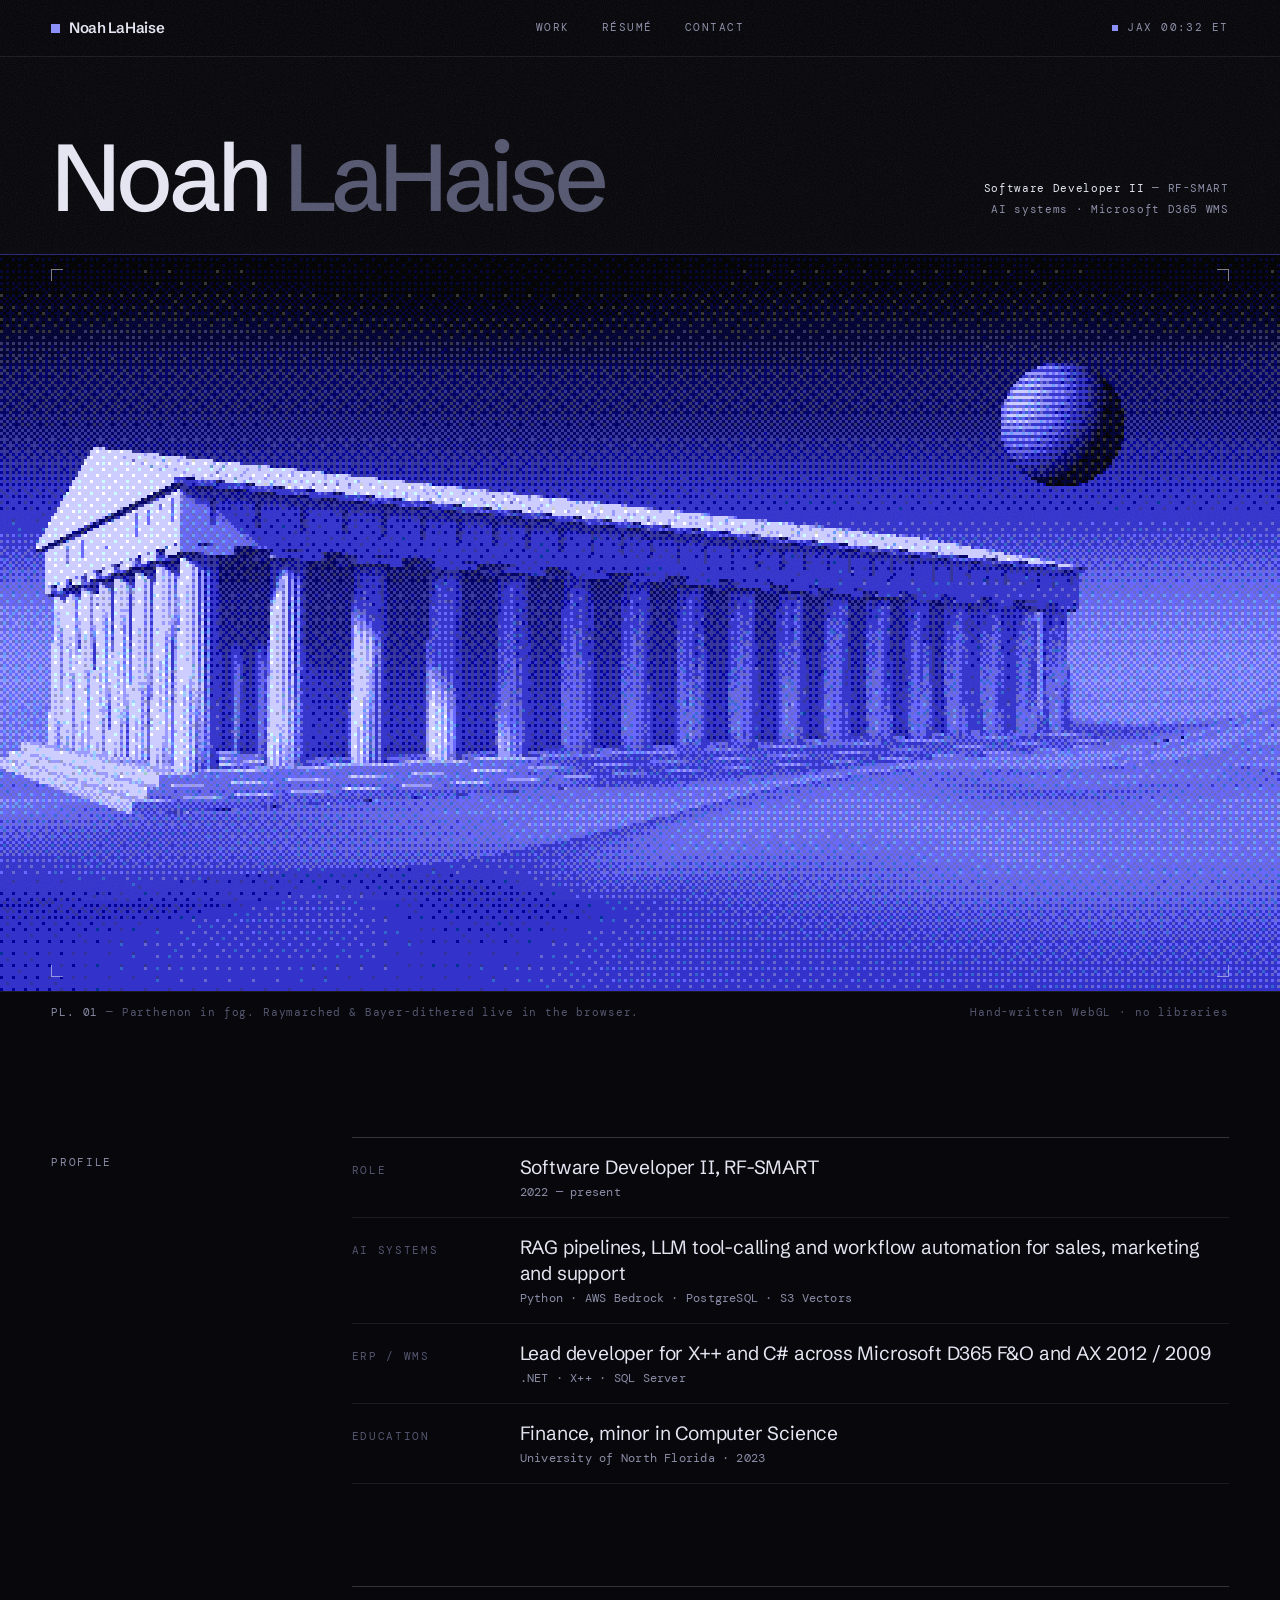
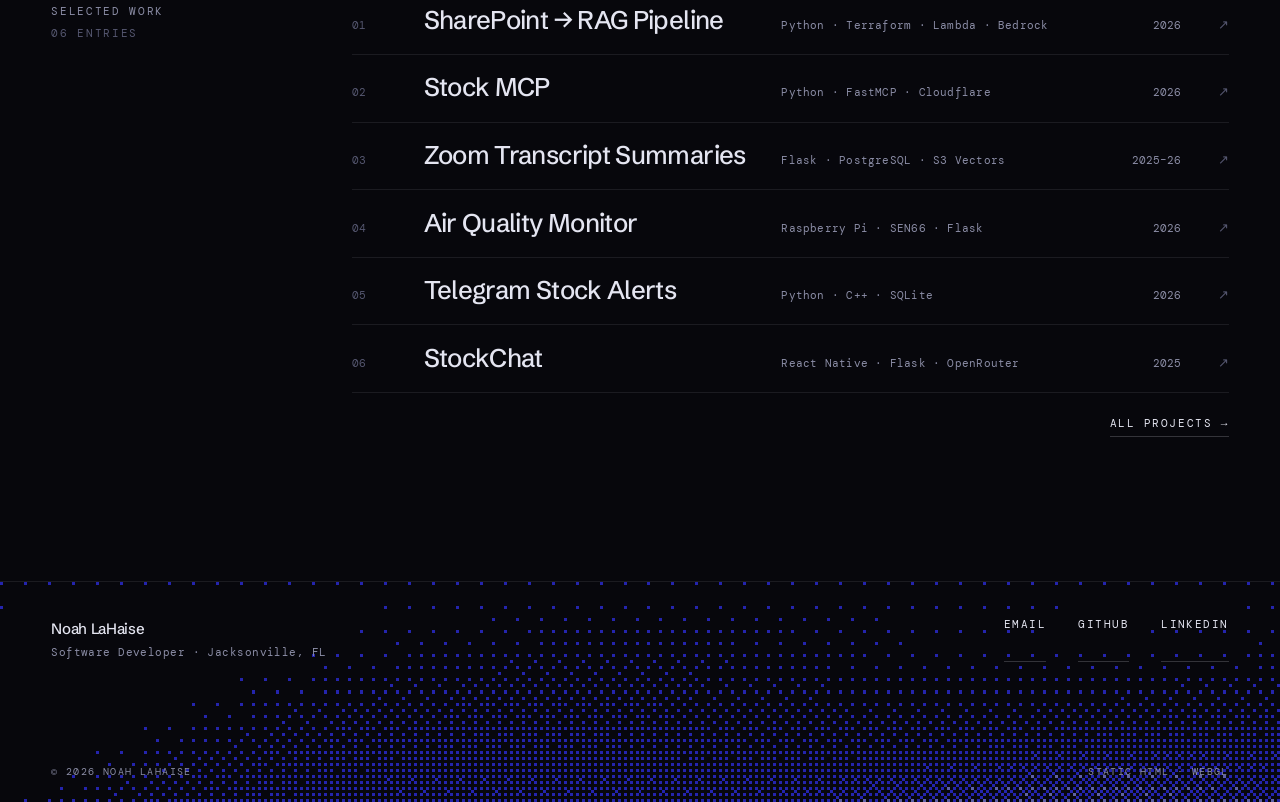
==== commit f1947cc2: "Redesign portfolio with a dark visual system Refresh all pages with a near-black and periwinkle pale" ====
--- a/index.html
+++ b/index.html
@@ -5,63 +5,62 @@
   <meta name="viewport" content="width=device-width, initial-scale=1.0">
   <title>Noah LaHaise — Software Developer</title>
   <meta name="description" content="Noah LaHaise — software developer building production AI systems and enterprise warehouse software in the Microsoft D365 ecosystem.">
-  <meta name="theme-color" content="#efede6">
-  <link rel="icon" href="data:image/svg+xml,<svg xmlns='http://www.w3.org/2000/svg' viewBox='0 0 32 32'><rect width='32' height='32' fill='%232626a6'/><text x='16' y='24' font-family='Georgia,serif' font-size='22' fill='%23efede6' text-anchor='middle'>N</text></svg>">
+  <meta name="theme-color" content="#07070c">
+  <link rel="icon" href="data:image/svg+xml,<svg xmlns='http://www.w3.org/2000/svg' viewBox='0 0 32 32'><rect width='32' height='32' fill='%2307070c'/><rect x='9' y='9' width='14' height='14' fill='%238a8ff8'/></svg>">
   <link rel="preconnect" href="https://fonts.googleapis.com">
   <link rel="preconnect" href="https://fonts.gstatic.com" crossorigin>
-  <link href="https://fonts.googleapis.com/css2?family=Instrument+Serif:ital@0;1&family=DM+Mono:wght@300;400;500&display=swap" rel="stylesheet">
+  <link href="https://fonts.googleapis.com/css2?family=Schibsted+Grotesk:ital,wght@0,400..700;1,400..700&family=DM+Mono:wght@300;400;500&display=swap" rel="stylesheet">
   <link rel="stylesheet" href="css/style.css">
 </head>
 <body>
 <a class="skip" href="#main">Skip to content</a>
-<div class="paper" aria-hidden="true"></div>
+<div class="grain" aria-hidden="true"></div>
 
-<div class="wrap">
-  <header class="top">
-    <a href="index.html" class="mark" aria-label="Noah LaHaise — home">N<i>.</i>L<i>.</i></a>
+<header class="top">
+  <div class="wrap top-inner">
+    <a href="index.html" class="mark" aria-label="Noah LaHaise — home">Noah LaHaise</a>
     <nav class="links" aria-label="Primary">
       <a href="projects.html">Work</a>
       <a href="resume.html">Résumé</a>
       <a href="contact.html">Contact</a>
     </nav>
-    <div class="meta"><span class="dot"></span> Portfolio — MMXXVI</div>
-  </header>
+    <div class="clock"><span class="dot"></span><span data-clock>Jacksonville, FL</span></div>
+  </div>
+</header>
 
-  <main id="main">
-    <section class="hero">
-      <div class="eyebrow">
-        <span>Software Developer · AI Systems · D365 WMS</span>
-        <span>Jacksonville, FL</span>
-      </div>
-      <h1 class="display"><span class="w">Noah</span><span class="l2"><span class="w"><em>La</em>Haise</span></span></h1>
+<main id="main">
+  <div class="wrap head">
+    <h1><span class="w">Noah</span> <span class="w soft">LaHaise</span></h1>
+    <div class="spec">
+      <span><b>Software Developer II</b> — RF-SMART</span>
+      <span>AI systems · Microsoft D365 WMS</span>
+    </div>
+  </div>
 
-      <figure class="plate-wrap">
-        <div class="plate">
-          <canvas data-parthenon aria-label="Slowly animated, dithered rendering of a Greek temple in drifting fog"></canvas>
-          <span class="corner tl"></span><span class="corner tr"></span><span class="corner bl"></span><span class="corner br"></span>
-        </div>
-        <figcaption class="caption">
-          <span><b>PL. 01</b> — Parthenon in morning fog. Raymarched &amp; Bayer-dithered live in the browser.</span>
-          <span>Hand-written WebGL · no libraries</span>
-        </figcaption>
-      </figure>
-    </section>
+  <figure>
+    <div class="plate">
+      <canvas data-parthenon aria-label="Slowly animated, dithered rendering of a Greek temple in drifting fog"></canvas>
+      <span class="corner tl"></span><span class="corner tr"></span><span class="corner bl"></span><span class="corner br"></span>
+    </div>
+    <figcaption class="wrap caption">
+      <span><b>PL. 01</b> — Parthenon in fog. Raymarched &amp; Bayer-dithered live in the browser.</span>
+      <span>Hand-written WebGL · no libraries</span>
+    </figcaption>
+  </figure>
 
-    <section class="intro" aria-labelledby="about-label">
-      <h2 class="label" id="about-label">(About)</h2>
-      <p class="lede">I design and ship <em>production AI</em> — retrieval pipelines, LLM tooling and automations that sales, support and services teams rely on every day — and lead X++ and C# development across RF-SMART’s Microsoft&nbsp;D365 warehouse platform.</p>
-      <dl class="facts">
-        <div><dt>Currently</dt><dd>Software Developer II<br>RF-SMART</dd></div>
-        <div><dt>Focus</dt><dd>RAG · LLM tooling<br>X++ / C# · WMS</dd></div>
-        <div><dt>Studied</dt><dd>Finance, minor CS<br>Univ. of North Florida</dd></div>
-      </dl>
-    </section>
+  <section class="wrap block" aria-labelledby="about-label">
+    <h2 class="label" id="about-label">Profile</h2>
+    <dl class="body sheet">
+      <div><dt>Role</dt><dd>Software Developer II, RF-SMART<small>2022 — present</small></dd></div>
+      <div><dt>AI systems</dt><dd>RAG pipelines, LLM tool-calling and workflow automation for sales, marketing and support<small>Python · AWS Bedrock · PostgreSQL · S3 Vectors</small></dd></div>
+      <div><dt>ERP / WMS</dt><dd>Lead developer for X++ and C# across Microsoft D365 F&amp;O and AX 2012 / 2009<small>.NET · X++ · SQL Server</small></dd></div>
+      <div><dt>Education</dt><dd>Finance, minor in Computer Science<small>University of North Florida · 2023</small></dd></div>
+    </dl>
+  </section>
 
-    <section id="work" aria-labelledby="work-title">
-      <div class="sec-head">
-        <h2 id="work-title">Selected <em>work</em></h2>
-        <span class="label">06 entries</span>
-      </div>
+  <section class="wrap block" id="work" aria-labelledby="work-title">
+    <h2 class="label" id="work-title">Selected work<span class="count">06 entries</span></h2>
+    <div class="body">
       <ol class="index">
         <li><a href="projects.html#sharepoint-rag"><span class="n">01</span><span class="t">SharePoint → RAG Pipeline</span><span class="s">Python · Terraform · Lambda · Bedrock</span><span class="y">2026</span><span class="arr" aria-hidden="true">↗</span></a></li>
         <li><a href="projects.html#stock-mcp"><span class="n">02</span><span class="t">Stock MCP</span><span class="s">Python · FastMCP · Cloudflare</span><span class="y">2026</span><span class="arr" aria-hidden="true">↗</span></a></li>
@@ -70,21 +69,21 @@
         <li><a href="projects.html#telegram-alerts"><span class="n">05</span><span class="t">Telegram Stock Alerts</span><span class="s">Python · C++ · SQLite</span><span class="y">2026</span><span class="arr" aria-hidden="true">↗</span></a></li>
         <li><a href="projects.html#stockchat"><span class="n">06</span><span class="t">StockChat</span><span class="s">React Native · Flask · OpenRouter</span><span class="y">2025</span><span class="arr" aria-hidden="true">↗</span></a></li>
       </ol>
-      <div class="more"><a href="projects.html" class="link">All project details →</a></div>
-    </section>
-  </main>
-</div>
+      <div class="more"><a href="projects.html" class="link">All projects →</a></div>
+    </div>
+  </section>
+</main>
 
 <footer class="end">
   <canvas aria-hidden="true"></canvas>
   <div class="wrap end-inner">
-    <p class="cta">Let’s build<br><em>what’s next.</em></p>
+    <div class="name">Noah LaHaise<span>Software Developer · Jacksonville, FL</span></div>
     <div class="row">
       <a href="mailto:noah.lahaise1@gmail.com">Email</a>
       <a href="https://github.com/NoahLaHaise" target="_blank" rel="noopener noreferrer">GitHub</a>
       <a href="https://www.linkedin.com/in/noah-lahaise-886312169/" target="_blank" rel="noopener noreferrer">LinkedIn</a>
     </div>
-    <div class="legal"><span>© 2026 Noah LaHaise</span><span>Jacksonville, FL</span></div>
+    <div class="legal"><span>© 2026 Noah LaHaise</span><span>Static HTML · WebGL</span></div>
   </div>
 </footer>
 
--- a/css/style.css
+++ b/css/style.css
@@ -1,275 +1,294 @@
 /* =========================================================================
    Noah LaHaise — portfolio
-   Ultramarine ink on warm paper. Instrument Serif for display, DM Mono for
-   everything else. Artwork is raymarched + Bayer-dithered (js/parthenon.js).
+   Night plate: near-black ground, ultramarine/periwinkle light. Schibsted
+   Grotesk for headings and prose, DM Mono for metadata. Artwork is
+   raymarched + Bayer-dithered live (js/parthenon.js).
    ========================================================================= */
 
 :root {
-  --paper: #efede6;
-  --paper-2: #e6e3d9;
-  --ink: #2626a6;
-  --ink-deep: #14146e;
-  --ink-soft: rgba(38, 38, 166, .58);
-  --rule: rgba(38, 38, 166, .22);
-  --serif: "Instrument Serif", "Times New Roman", serif;
+  color-scheme: dark;
+  --bg: #07070c;
+  --bg-2: #0d0d16;
+  --fg: #e4e5f1;
+  --fg-soft: #8b8da6;
+  --fg-faint: #555770;
+  --accent: #8a8ff8;
+  --accent-deep: #2a2ad0;
+  --rule: rgba(228, 229, 241, .09);
+  --rule-strong: rgba(228, 229, 241, .2);
+  --sans: "Schibsted Grotesk", "Helvetica Neue", sans-serif;
   --mono: "DM Mono", ui-monospace, "Cascadia Mono", Menlo, monospace;
   --gutter: clamp(1rem, 4vw, 3.5rem);
+  --max: 1480px;
   --ease: cubic-bezier(.2, .7, .1, 1);
 }
 
 * { box-sizing: border-box; margin: 0; padding: 0; }
-html { -webkit-text-size-adjust: 100%; scroll-behavior: smooth; }
+html { -webkit-text-size-adjust: 100%; scroll-behavior: smooth; background: var(--bg); }
 body {
-  background: var(--paper);
-  color: var(--ink);
+  background: var(--bg);
+  color: var(--fg);
   font-family: var(--mono);
   font-size: 13px;
   line-height: 1.6;
   -webkit-font-smoothing: antialiased;
   overflow-x: hidden;
-  min-height: 100vh; display: flex; flex-direction: column;   /* footer sits at the bottom on short pages */
-}
-body > .wrap { flex: 1 0 auto; width: 100%; }
-::selection { background: var(--ink); color: var(--paper); }
+  min-height: 100vh; display: flex; flex-direction: column;
+}
+main { flex: 1 0 auto; }
+::selection { background: var(--accent); color: var(--bg); }
 a { color: inherit; text-decoration: none; }
 em { font-style: italic; }
 ul, ol { list-style: none; }
 
-:focus-visible { outline: 1px solid var(--ink); outline-offset: 4px; }
+:focus-visible { outline: 1px solid var(--accent); outline-offset: 4px; }
 .skip {
   position: absolute; left: var(--gutter); top: -3rem; z-index: 100;
-  background: var(--ink); color: var(--paper); padding: .5rem .8rem;
+  background: var(--accent); color: var(--bg); padding: .5rem .8rem;
   text-transform: uppercase; letter-spacing: .14em; font-size: 11px;
 }
 .skip:focus { top: 1rem; }
 
-/* ---------- paper texture ---------- */
-.paper {
-  position: fixed; inset: 0; pointer-events: none; z-index: 50;
-  mix-blend-mode: multiply; opacity: .55;
-  background-image: url("data:image/svg+xml;utf8,<svg xmlns='http://www.w3.org/2000/svg' width='400' height='400'><filter id='n'><feTurbulence type='fractalNoise' baseFrequency='.85' numOctaves='3' stitchTiles='stitch'/><feColorMatrix values='0 0 0 0 .55  0 0 0 0 .52  0 0 0 0 .45  0 0 0 -1.4 1.05'/></filter><rect width='100%' height='100%' filter='url(%23n)'/></svg>");
-}
-.paper::after { /* long fibres */
-  content: ""; position: absolute; inset: 0; opacity: .22;
-  background-image: url("data:image/svg+xml;utf8,<svg xmlns='http://www.w3.org/2000/svg' width='600' height='600'><filter id='f'><feTurbulence type='fractalNoise' baseFrequency='.004 .09' numOctaves='2' seed='4' stitchTiles='stitch'/><feColorMatrix values='0 0 0 0 .5  0 0 0 0 .48  0 0 0 0 .42  0 0 0 -2.2 1.25'/></filter><rect width='100%' height='100%' filter='url(%23f)'/></svg>");
-}
-
-/* ---------- shared bits ---------- */
-.wrap { padding-inline: var(--gutter); max-width: 1480px; margin: 0 auto; }
+/* ---------- film grain ---------- */
+.grain {
+  position: fixed; inset: 0; pointer-events: none; z-index: 60; opacity: .05;
+  background-image: url("data:image/svg+xml;utf8,<svg xmlns='http://www.w3.org/2000/svg' width='300' height='300'><filter id='n'><feTurbulence type='fractalNoise' baseFrequency='.9' numOctaves='2' stitchTiles='stitch'/><feColorMatrix values='0 0 0 0 1  0 0 0 0 1  0 0 0 0 1  0 0 0 1.6 -.35'/></filter><rect width='100%' height='100%' filter='url(%23n)'/></svg>");
+}
+
+/* ---------- shared ---------- */
+.wrap { padding-inline: var(--gutter); max-width: var(--max); margin: 0 auto; width: 100%; }
 .label {
-  text-transform: uppercase; letter-spacing: .16em; font-size: 11px; font-weight: 400; color: var(--ink-soft);
-}
-.serif { font-family: var(--serif); font-weight: 400; }
+  font-family: var(--mono); text-transform: uppercase; letter-spacing: .16em;
+  font-size: 10.5px; font-weight: 400; color: var(--fg-soft);
+}
 .link {
-  text-transform: uppercase; letter-spacing: .14em; font-size: 11px;
-  border-bottom: 1px solid var(--rule); padding-bottom: .2rem;
-  transition: border-color .25s;
-}
-.link:hover { border-color: var(--ink); }
+  font-family: var(--mono); text-transform: uppercase; letter-spacing: .14em; font-size: 11px;
+  color: var(--fg); border-bottom: 1px solid var(--rule-strong); padding-bottom: .2rem;
+  transition: border-color .25s, color .25s;
+}
+.link:hover { border-color: var(--accent); color: var(--accent); }
 
 /* ---------- header ---------- */
 header.top {
+  position: sticky; top: 0; z-index: 40;
+  background: rgba(7, 7, 12, .72);
+  -webkit-backdrop-filter: blur(14px) saturate(1.2); backdrop-filter: blur(14px) saturate(1.2);
+  border-bottom: 1px solid var(--rule);
+}
+.top-inner {
   display: grid; grid-template-columns: 1fr auto 1fr; align-items: center;
-  padding-block: 1.4rem; border-bottom: 1px solid var(--rule);
-  text-transform: uppercase; letter-spacing: .14em; font-size: 11px;
-}
-.mark { font-family: var(--serif); font-size: 26px; letter-spacing: 0; text-transform: none; line-height: 1; justify-self: start; }
-.mark i { font-style: italic; }
-nav.links { display: flex; gap: 2.2rem; }
-nav.links a { position: relative; padding-block: .2rem; }
+  height: 56px; text-transform: uppercase; letter-spacing: .14em; font-size: 10.5px;
+}
+.mark {
+  font-family: var(--sans); font-weight: 600; font-size: 15px; letter-spacing: -.02em; text-transform: none;
+  justify-self: start; display: inline-flex; align-items: center; gap: .55rem;
+}
+.mark::before { content: ""; width: 9px; height: 9px; background: var(--accent); }
+nav.links { display: flex; gap: 2rem; color: var(--fg-soft); }
+nav.links a { position: relative; padding-block: .2rem; transition: color .25s; }
+nav.links a:hover, nav.links a[aria-current="page"] { color: var(--fg); }
 nav.links a::after {
-  content: ""; position: absolute; left: 0; right: 100%; bottom: 0; height: 1px; background: currentColor;
+  content: ""; position: absolute; left: 0; right: 100%; bottom: -2px; height: 1px; background: var(--accent);
   transition: right .35s var(--ease);
 }
 nav.links a:hover::after, nav.links a[aria-current="page"]::after { right: 0; }
-.top .meta { justify-self: end; display: flex; align-items: center; gap: .6rem; }
-.dot { width: 7px; height: 7px; background: var(--ink); display: inline-block; animation: blink 2.4s steps(2) infinite; }
-@keyframes blink { 50% { opacity: .15; } }
-
-/* ---------- hero / page heads ---------- */
-.hero { padding-top: clamp(2.5rem, 7vw, 6rem); position: relative; }
-.eyebrow {
-  display: flex; justify-content: space-between; gap: .4rem 1rem; flex-wrap: wrap;
-  text-transform: uppercase; letter-spacing: .16em; font-size: 11px; color: var(--ink-soft);
-  margin-bottom: 1.2rem;
-}
-.display {
-  font-family: var(--serif); font-weight: 400;
-  font-size: clamp(4rem, 15.5vw, 15.5rem);
-  line-height: .82; letter-spacing: -.035em;
-}
-.display .l2 { display: block; padding-left: 12vw; }
-.display.sm { font-size: clamp(3.6rem, 11vw, 11rem); line-height: .86; }
-.display .w { display: inline-block; opacity: 0; transform: translateY(.18em); animation: rise 1.1s var(--ease) forwards; }
-.display .l2 .w { animation-delay: .12s; }
+.top .clock { justify-self: end; color: var(--fg-soft); display: flex; align-items: center; gap: .6rem; font-variant-numeric: tabular-nums; }
+.dot { width: 6px; height: 6px; background: var(--accent); display: inline-block; animation: blink 2.4s steps(2) infinite; }
+@keyframes blink { 50% { opacity: .2; } }
+
+/* ---------- page head ---------- */
+.head {
+  display: grid; grid-template-columns: repeat(12, 1fr); gap: 1.5rem; align-items: end;
+  padding-block: clamp(2.5rem, 6vw, 5rem) clamp(1.5rem, 3vw, 2.2rem);
+}
+.head h1 {
+  grid-column: 1 / span 8;
+  font-family: var(--sans); font-weight: 500;
+  font-size: clamp(2.8rem, 7.4vw, 7rem); line-height: .9; letter-spacing: -.055em;
+}
+.head h1 .w { display: inline-block; opacity: 0; transform: translateY(.15em); animation: rise 1s var(--ease) forwards; }
+.head h1 .w + .w { animation-delay: .08s; }
+.head h1 .soft { color: var(--fg-faint); }
+.head .spec {
+  grid-column: 9 / span 4; justify-self: end; text-align: right;
+  display: grid; gap: .25rem; color: var(--fg-soft); font-size: 11px; letter-spacing: .06em;
+  opacity: 0; animation: fade 1s .25s ease forwards;
+}
+.head .spec b { color: var(--fg); font-weight: 400; }
 @keyframes rise { to { opacity: 1; transform: none; } }
-
-.page-lede {
-  display: grid; grid-template-columns: repeat(12, 1fr); gap: 1.5rem;
-  margin-top: clamp(1.5rem, 3vw, 2.5rem);
-}
-.page-lede p {
-  grid-column: 7 / span 6;
-  font-family: var(--serif); font-size: clamp(1.35rem, 2.1vw, 1.9rem); line-height: 1.15; letter-spacing: -.005em;
-}
-.page-lede p em { font-style: italic; }
-
-/* ---------- plates (dithered artwork) ---------- */
-.plate-wrap { position: relative; margin-top: clamp(1.5rem, 3vw, 2.5rem); }
+@keyframes fade { to { opacity: 1; } }
+
+/* ---------- plates (dithered artwork, full-bleed) ---------- */
 .plate {
-  position: relative; width: 100%; aspect-ratio: 21 / 9;
-  background: linear-gradient(to top, var(--ink), #6b70e0 55%, #c9c6f2); overflow: hidden;
-  opacity: 0; animation: fade 1.4s .35s ease forwards;
-}
-.plate.band { aspect-ratio: 21 / 6; }
-@keyframes fade { to { opacity: 1; } }
+  position: relative; width: 100%; height: clamp(440px, 58vw, 82svh);
+  background: linear-gradient(to top, #14146e, #07070c 70%); overflow: hidden;
+  border-block: 1px solid var(--rule);
+  opacity: 0; animation: fade 1.6s .3s ease forwards;
+}
+.plate.band { height: clamp(240px, 30vw, 420px); }
 .plate canvas { width: 100%; height: 100%; display: block; image-rendering: pixelated; image-rendering: crisp-edges; }
-.plate .corner { position: absolute; width: 14px; height: 14px; border: 1px solid var(--paper); opacity: .8; mix-blend-mode: difference; }
-.corner.tl { top: 12px; left: 12px; border-right: 0; border-bottom: 0; }
-.corner.tr { top: 12px; right: 12px; border-left: 0; border-bottom: 0; }
-.corner.bl { bottom: 12px; left: 12px; border-right: 0; border-top: 0; }
-.corner.br { bottom: 12px; right: 12px; border-left: 0; border-top: 0; }
+.plate .corner { position: absolute; width: 12px; height: 12px; border: 1px solid var(--fg); opacity: .55; }
+.corner.tl { top: 14px; left: var(--gutter); border-right: 0; border-bottom: 0; }
+.corner.tr { top: 14px; right: var(--gutter); border-left: 0; border-bottom: 0; }
+.corner.bl { bottom: 14px; left: var(--gutter); border-right: 0; border-top: 0; }
+.corner.br { bottom: 14px; right: var(--gutter); border-left: 0; border-top: 0; }
 .caption {
   display: flex; justify-content: space-between; gap: .3rem 1rem; flex-wrap: wrap;
-  padding-top: .75rem; font-size: 11px; letter-spacing: .08em; color: var(--ink-soft);
-}
-.caption b { font-weight: 500; color: var(--ink); }
-
-/* ---------- intro (home) ---------- */
-.intro {
+  padding-block: .8rem; font-size: 10.5px; letter-spacing: .08em; color: var(--fg-faint);
+}
+.caption b { font-weight: 400; color: var(--fg-soft); }
+
+/* ---------- blocks: label column + content ---------- */
+.block {
   display: grid; grid-template-columns: repeat(12, 1fr); gap: 1.5rem;
-  padding-block: clamp(4rem, 10vw, 9rem);
-}
-.intro .label { grid-column: 1 / span 3; }
-.intro p.lede {
-  grid-column: 4 / span 8;
-  font-family: var(--serif); font-size: clamp(1.7rem, 3.3vw, 3.1rem); line-height: 1.08; letter-spacing: -.01em;
-  text-indent: 3em;
-}
-.facts {
-  grid-column: 4 / span 8; display: grid; grid-template-columns: repeat(3, 1fr); gap: 1.5rem;
-  border-top: 1px solid var(--rule); padding-top: 1.2rem; margin-top: 1rem;
-}
-.facts dt { text-transform: uppercase; letter-spacing: .16em; font-size: 10px; color: var(--ink-soft); }
-.facts dd { font-size: 13px; margin-top: .3rem; }
-
-/* ---------- section heads ---------- */
-.sec-head {
-  display: flex; justify-content: space-between; align-items: baseline; gap: 1rem; flex-wrap: wrap;
-  border-bottom: 1px solid var(--ink); padding-bottom: .8rem;
-}
-.sec-head h2 { font-family: var(--serif); font-weight: 400; font-size: clamp(2.4rem, 5vw, 4.2rem); letter-spacing: -.02em; line-height: 1; }
-
-/* ---------- index list (home work list, contact rows) ---------- */
+  padding-block: clamp(3.5rem, 8vw, 6.5rem) 0;
+}
+.block > .label { grid-column: 1 / span 3; padding-top: 1.1rem; }
+.block > .label .count { display: block; color: var(--fg-faint); margin-top: .3rem; }
+.block > .body { grid-column: 4 / span 9; }
+
+/* spec sheet rows (home "about") */
+.sheet { border-top: 1px solid var(--rule-strong); }
+.sheet div {
+  display: grid; grid-template-columns: 9rem 1fr; gap: 1.5rem; align-items: baseline;
+  padding-block: 1.05rem; border-bottom: 1px solid var(--rule);
+}
+.sheet dt { text-transform: uppercase; letter-spacing: .16em; font-size: 10.5px; color: var(--fg-faint); }
+.sheet dd { font-family: var(--sans); font-size: clamp(1.05rem, 1.5vw, 1.3rem); line-height: 1.35; letter-spacing: -.01em; }
+.sheet dd small { display: block; font-family: var(--mono); font-size: 11.5px; color: var(--fg-soft); letter-spacing: .02em; margin-top: .25rem; }
+
+/* ---------- index list (work rows, contact rows) ---------- */
+ol.index { border-top: 1px solid var(--rule-strong); }
 ol.index li { border-bottom: 1px solid var(--rule); }
 .index a, .index .row {
-  display: grid; grid-template-columns: 4rem 1fr 1.2fr 5rem 2rem; gap: 1.5rem; align-items: baseline;
-  padding-block: 1.35rem; position: relative; isolation: isolate;
+  display: grid; grid-template-columns: 3rem 1.1fr 1fr 4.5rem 1.5rem; gap: 1.5rem; align-items: baseline;
+  padding-block: 1.15rem; position: relative; isolation: isolate;
 }
 .index a::before { /* dithered wipe on hover */
-  content: ""; position: absolute; inset: 0; z-index: -1;
-  background-image: radial-gradient(var(--ink) 1px, transparent 1.2px);
-  background-size: 4px 4px; opacity: 0; transform: scaleX(0); transform-origin: left;
-  transition: transform .55s var(--ease), opacity .2s;
-}
-.index a:hover::before, .index a:focus-visible::before { opacity: .12; transform: scaleX(1); }
-.index .n { font-size: 11px; color: var(--ink-soft); }
-.index .t { font-family: var(--serif); font-size: clamp(1.5rem, 2.6vw, 2.3rem); line-height: 1.05; letter-spacing: -.01em; transition: transform .45s var(--ease); }
-.index a:hover .t { transform: translateX(.6rem); font-style: italic; }
-.index .s { font-size: 11.5px; color: var(--ink-soft); letter-spacing: .02em; }
-.index .y { font-size: 11px; text-align: right; }
-.index .arr { justify-self: end; transition: transform .35s; }
-.index a:hover .arr { transform: translate(3px, -3px); }
+  content: ""; position: absolute; inset: 0 calc(var(--gutter) * -.35); z-index: -1;
+  background-image: radial-gradient(var(--accent) .9px, transparent 1.1px);
+  background-size: 3px 3px; opacity: 0; transform: scaleX(0); transform-origin: left;
+  transition: transform .55s var(--ease), opacity .25s;
+}
+.index a:hover::before, .index a:focus-visible::before { opacity: .16; transform: scaleX(1); }
+.index .n { font-size: 10.5px; color: var(--fg-faint); }
+.index .t {
+  font-family: var(--sans); font-weight: 500; font-size: clamp(1.2rem, 2vw, 1.65rem);
+  line-height: 1.1; letter-spacing: -.025em; transition: transform .45s var(--ease), color .25s;
+}
+.index a:hover .t { transform: translateX(.5rem); color: var(--accent); }
+.index .s { font-size: 11px; color: var(--fg-soft); letter-spacing: .02em; }
+.index .y { font-size: 10.5px; color: var(--fg-soft); text-align: right; }
+.index .arr { justify-self: end; color: var(--fg-faint); transition: transform .35s, color .25s; }
+.index a:hover .arr { transform: translate(3px, -3px); color: var(--accent); }
 .more { display: flex; justify-content: flex-end; padding-top: 1.4rem; }
 
-/* contact variant: label | value | arrow */
-.contact-list { margin-top: clamp(3rem, 7vw, 5rem); }
-.index.contact { border-top: 1px solid var(--ink); }
-.plate-wrap.spaced { margin-top: clamp(3rem, 7vw, 5rem); }
-.index.contact a, .index.contact .row { grid-template-columns: 9rem 1fr 2rem; }
-.index.contact .t { font-size: clamp(1.6rem, 3.4vw, 3rem); word-break: break-word; }
-
-/* ---------- projects page ---------- */
-.projects { margin-top: clamp(4rem, 9vw, 7rem); }
+.index.contact a, .index.contact .row { grid-template-columns: 9rem 1fr 1.5rem; }
+.index.contact .t { font-size: clamp(1.4rem, 3vw, 2.4rem); word-break: break-word; }
+.note-line { margin-top: 1.2rem; color: var(--fg-soft); font-size: 11.5px; }
+
+/* ---------- projects ---------- */
+.stack { padding-top: clamp(3.5rem, 8vw, 6.5rem); }
+.projects { border-top: 1px solid var(--rule-strong); }
 .project {
   display: grid; grid-template-columns: repeat(12, 1fr); gap: 1.5rem;
-  padding-block: clamp(2rem, 4vw, 3.2rem); border-bottom: 1px solid var(--rule);
-  scroll-margin-top: 2rem;
-}
-.project .side { grid-column: 1 / span 3; display: flex; flex-direction: column; gap: 1.1rem; }
-.project .num { font-family: var(--serif); font-size: clamp(2.6rem, 4vw, 3.6rem); line-height: .9; }
+  padding-block: clamp(2rem, 4vw, 3rem); border-bottom: 1px solid var(--rule);
+  scroll-margin-top: 72px;
+}
+.project .side { grid-column: 1 / span 3; display: flex; flex-direction: column; gap: 1rem; }
+.project .num { font-size: 10.5px; color: var(--accent); letter-spacing: .12em; }
 .project .side dl { display: grid; gap: .8rem; }
-.project .side dt { text-transform: uppercase; letter-spacing: .16em; font-size: 10px; color: var(--ink-soft); }
-.project .side dd { font-size: 12px; margin-top: .15rem; }
-.project .main { grid-column: 4 / span 9; max-width: 52rem; }
-.project h2 { font-family: var(--serif); font-weight: 400; font-size: clamp(2rem, 4vw, 3.4rem); line-height: 1; letter-spacing: -.02em; }
-.project p { font-size: 14px; line-height: 1.75; margin-top: 1.1rem; max-width: 46rem; color: var(--ink); }
-.project .note { color: var(--ink-soft); font-size: 12.5px; margin-top: .9rem; }
+.project .side dt { text-transform: uppercase; letter-spacing: .16em; font-size: 10px; color: var(--fg-faint); }
+.project .side dd { font-size: 11.5px; color: var(--fg-soft); margin-top: .15rem; }
+.project .main { grid-column: 4 / span 9; max-width: 50rem; }
+.project h2 {
+  font-family: var(--sans); font-weight: 500; font-size: clamp(1.6rem, 3vw, 2.4rem);
+  line-height: 1.05; letter-spacing: -.035em;
+}
+.project p {
+  font-family: var(--sans); font-size: 16px; line-height: 1.65; margin-top: 1rem; max-width: 44rem;
+  color: rgba(228, 229, 241, .78);
+}
+.project .note { font-family: var(--mono); color: var(--fg-soft); font-size: 11.5px; margin-top: .9rem; }
 .project .note::before { content: "— "; }
 .project .actions { margin-top: 1.4rem; display: flex; gap: 1.5rem; flex-wrap: wrap; }
 
 /* ---------- résumé ---------- */
-.cv { margin-top: clamp(4rem, 9vw, 7rem); }
-.cv-section {
-  display: grid; grid-template-columns: repeat(12, 1fr); gap: 1.5rem;
-  border-top: 1px solid var(--ink); padding-block: 1.4rem clamp(3rem, 6vw, 4.5rem);
-}
-.cv-section > .label { grid-column: 1 / span 3; padding-top: .5rem; }
-.cv-section > .body { grid-column: 4 / span 9; }
-.role + .role { margin-top: clamp(2.2rem, 4vw, 3rem); padding-top: clamp(2.2rem, 4vw, 3rem); border-top: 1px solid var(--rule); }
+.role + .role { margin-top: 2.2rem; padding-top: 2.2rem; border-top: 1px solid var(--rule); }
+.block > .body.cv { border-top: 1px solid var(--rule-strong); padding-top: 1.2rem; }
 .role-head { display: flex; justify-content: space-between; align-items: baseline; gap: .4rem 1.5rem; flex-wrap: wrap; }
-.role h3 { font-family: var(--serif); font-weight: 400; font-size: clamp(1.9rem, 3.4vw, 2.9rem); line-height: 1.02; letter-spacing: -.015em; }
-.role .when { font-size: 11px; letter-spacing: .12em; text-transform: uppercase; white-space: nowrap; }
-.role .org { font-size: 11px; letter-spacing: .16em; text-transform: uppercase; color: var(--ink-soft); margin-top: .5rem; }
-.role ul { margin-top: 1.2rem; display: grid; gap: .85rem; max-width: 50rem; }
-.role li { display: grid; grid-template-columns: 1.6rem 1fr; font-size: 14px; line-height: 1.7; }
-.role li::before { content: "—"; color: var(--ink-soft); }
+.role h3 {
+  font-family: var(--sans); font-weight: 500; font-size: clamp(1.4rem, 2.4vw, 1.9rem);
+  line-height: 1.1; letter-spacing: -.03em;
+}
+.role h3 .soft { color: var(--fg-soft); font-weight: 400; }
+.role .when { font-size: 10.5px; letter-spacing: .12em; text-transform: uppercase; color: var(--fg-soft); white-space: nowrap; }
+.role .org { font-size: 10.5px; letter-spacing: .16em; text-transform: uppercase; color: var(--accent); margin-top: .45rem; }
+.role ul { margin-top: 1.1rem; display: grid; gap: .8rem; max-width: 48rem; }
+.role li {
+  display: grid; grid-template-columns: 1.4rem 1fr;
+  font-family: var(--sans); font-size: 15.5px; line-height: 1.6; color: rgba(228, 229, 241, .78);
+}
+.role li::before { content: "—"; color: var(--fg-faint); }
 .skills { display: grid; grid-template-columns: repeat(3, 1fr); gap: 1.5rem; }
-.skills h3 { text-transform: uppercase; letter-spacing: .16em; font-size: 10px; color: var(--ink-soft); font-weight: 400; padding-bottom: .6rem; border-bottom: 1px solid var(--rule); }
-.skills li { font-family: var(--serif); font-size: clamp(1.3rem, 2vw, 1.7rem); line-height: 1.25; padding-block: .3rem; }
+.skills h3 {
+  text-transform: uppercase; letter-spacing: .16em; font-size: 10px; color: var(--fg-faint); font-weight: 400;
+  padding-bottom: .6rem; margin-bottom: .4rem;
+}
+.skills li {
+  font-family: var(--sans); font-size: clamp(1.05rem, 1.5vw, 1.25rem); letter-spacing: -.01em;
+  padding-block: .35rem; border-bottom: 1px solid var(--rule);
+}
 
 /* ---------- footer ---------- */
 footer.end {
-  margin-top: clamp(5rem, 12vw, 10rem); background: var(--ink); color: var(--paper);
-  position: relative; overflow: hidden;
-}
-footer.end canvas { position: absolute; inset: 0; width: 100%; height: 100%; image-rendering: pixelated; opacity: .9; }
-.end-inner { position: relative; padding-block: clamp(3rem, 8vw, 6rem) 1.5rem; }
-.end .cta { font-family: var(--serif); font-weight: 400; font-size: clamp(3rem, 10vw, 9rem); line-height: .9; letter-spacing: -.03em; }
-.end .cta em { font-style: italic; }
-.end .row { display: flex; flex-wrap: wrap; gap: 1.2rem 2.5rem; margin-top: 2.5rem; text-transform: uppercase; letter-spacing: .14em; font-size: 11px; }
-.end .row a { border-bottom: 1px solid rgba(239, 237, 230, .4); padding-bottom: .2rem; }
-.end .row a:hover { border-color: var(--paper); }
-.end .legal { display: flex; justify-content: space-between; gap: 1rem; flex-wrap: wrap; margin-top: 4rem; font-size: 10px; letter-spacing: .14em; opacity: .6; text-transform: uppercase; }
-footer.end :focus-visible { outline-color: var(--paper); }
+  margin-top: clamp(5rem, 12vw, 9rem); position: relative; overflow: hidden;
+  border-top: 1px solid var(--rule);
+}
+footer.end canvas { position: absolute; inset: 0; width: 100%; height: 100%; image-rendering: pixelated; }
+.end-inner {
+  position: relative; min-height: 220px;
+  display: grid; grid-template-columns: 1fr auto; align-content: space-between; gap: 2.5rem 1.5rem;
+  padding-block: 2.2rem 1.4rem;
+}
+.end .name { font-family: var(--sans); font-weight: 500; font-size: 15px; letter-spacing: -.02em; }
+.end .name span { display: block; font-family: var(--mono); font-weight: 400; font-size: 11px; color: var(--fg-soft); letter-spacing: .04em; margin-top: .2rem; }
+.end .row { display: flex; flex-wrap: wrap; gap: .8rem 2rem; justify-content: flex-end; text-transform: uppercase; letter-spacing: .14em; font-size: 10.5px; }
+.end .row a { border-bottom: 1px solid var(--rule-strong); padding-bottom: .2rem; transition: border-color .25s, color .25s; }
+.end .row a:hover { border-color: var(--accent); color: var(--accent); }
+.end .legal {
+  grid-column: 1 / -1; display: flex; justify-content: space-between; gap: 1rem; flex-wrap: wrap;
+  font-size: 10px; letter-spacing: .14em; color: var(--fg-soft); text-transform: uppercase;
+}
 
 /* ---------- responsive ---------- */
 @media (max-width: 860px) {
-  header.top { grid-template-columns: 1fr auto; }
-  header.top .meta { display: none; }
-  nav.links { gap: 1.1rem; }
-  .plate { aspect-ratio: 16 / 10; }
-  .plate.band { aspect-ratio: 2 / 1; }
-  .display .l2 { padding-left: 0; }
-  .page-lede p { grid-column: 1 / -1; }
-  .intro .label, .intro p.lede, .facts { grid-column: 1 / -1; }
-  .facts { grid-template-columns: 1fr 1fr; }
-  .index a, .index .row { grid-template-columns: 2.2rem 1fr 2rem; gap: .4rem 1rem; }
+  .top-inner { grid-template-columns: 1fr auto; }
+  .top .clock { display: none; }
+  nav.links { gap: 1.2rem; }
+  .head h1, .head .spec { grid-column: 1 / -1; }
+  .head .spec { justify-self: start; text-align: left; }
+  .block > .label, .block > .body { grid-column: 1 / -1; }
+  .block > .label { padding-top: 0; }
+  .sheet div { grid-template-columns: 1fr; gap: .3rem; }
+  .index a, .index .row { grid-template-columns: 2rem 1fr 1.5rem; gap: .35rem .9rem; }
   .index .s { grid-column: 2 / 3; }
   .index .y { display: none; }
   .index .arr { grid-row: 1; grid-column: 3; }
-  .index.contact a, .index.contact .row { grid-template-columns: 1fr 2rem; }
+  .index.contact a, .index.contact .row { grid-template-columns: 1fr 1.5rem; }
   .index.contact .n { grid-column: 1 / -1; }
   .index.contact .arr { grid-row: 2; grid-column: 2; }
   .project .side, .project .main { grid-column: 1 / -1; }
   .project .side { flex-direction: row; align-items: flex-start; gap: 1.5rem; }
-  .project .side dl { grid-template-columns: 1fr 1fr; flex: 1; }
-  .cv-section > .label, .cv-section > .body { grid-column: 1 / -1; }
+  .project .side dl { grid-template-columns: 1fr 2fr; flex: 1; }
   .skills { grid-template-columns: 1fr 1fr; }
+  .end-inner { grid-template-columns: 1fr; }
+  .end .row { justify-content: flex-start; }
 }
 @media (max-width: 480px) {
   .skills { grid-template-columns: 1fr; }
-  .project .side { flex-direction: column; gap: 1rem; }
+  .project .side { flex-direction: column; gap: .8rem; }
+  .project .side dl { grid-template-columns: 1fr; }
 }
 @media (prefers-reduced-motion: reduce) {
   html { scroll-behavior: auto; }
